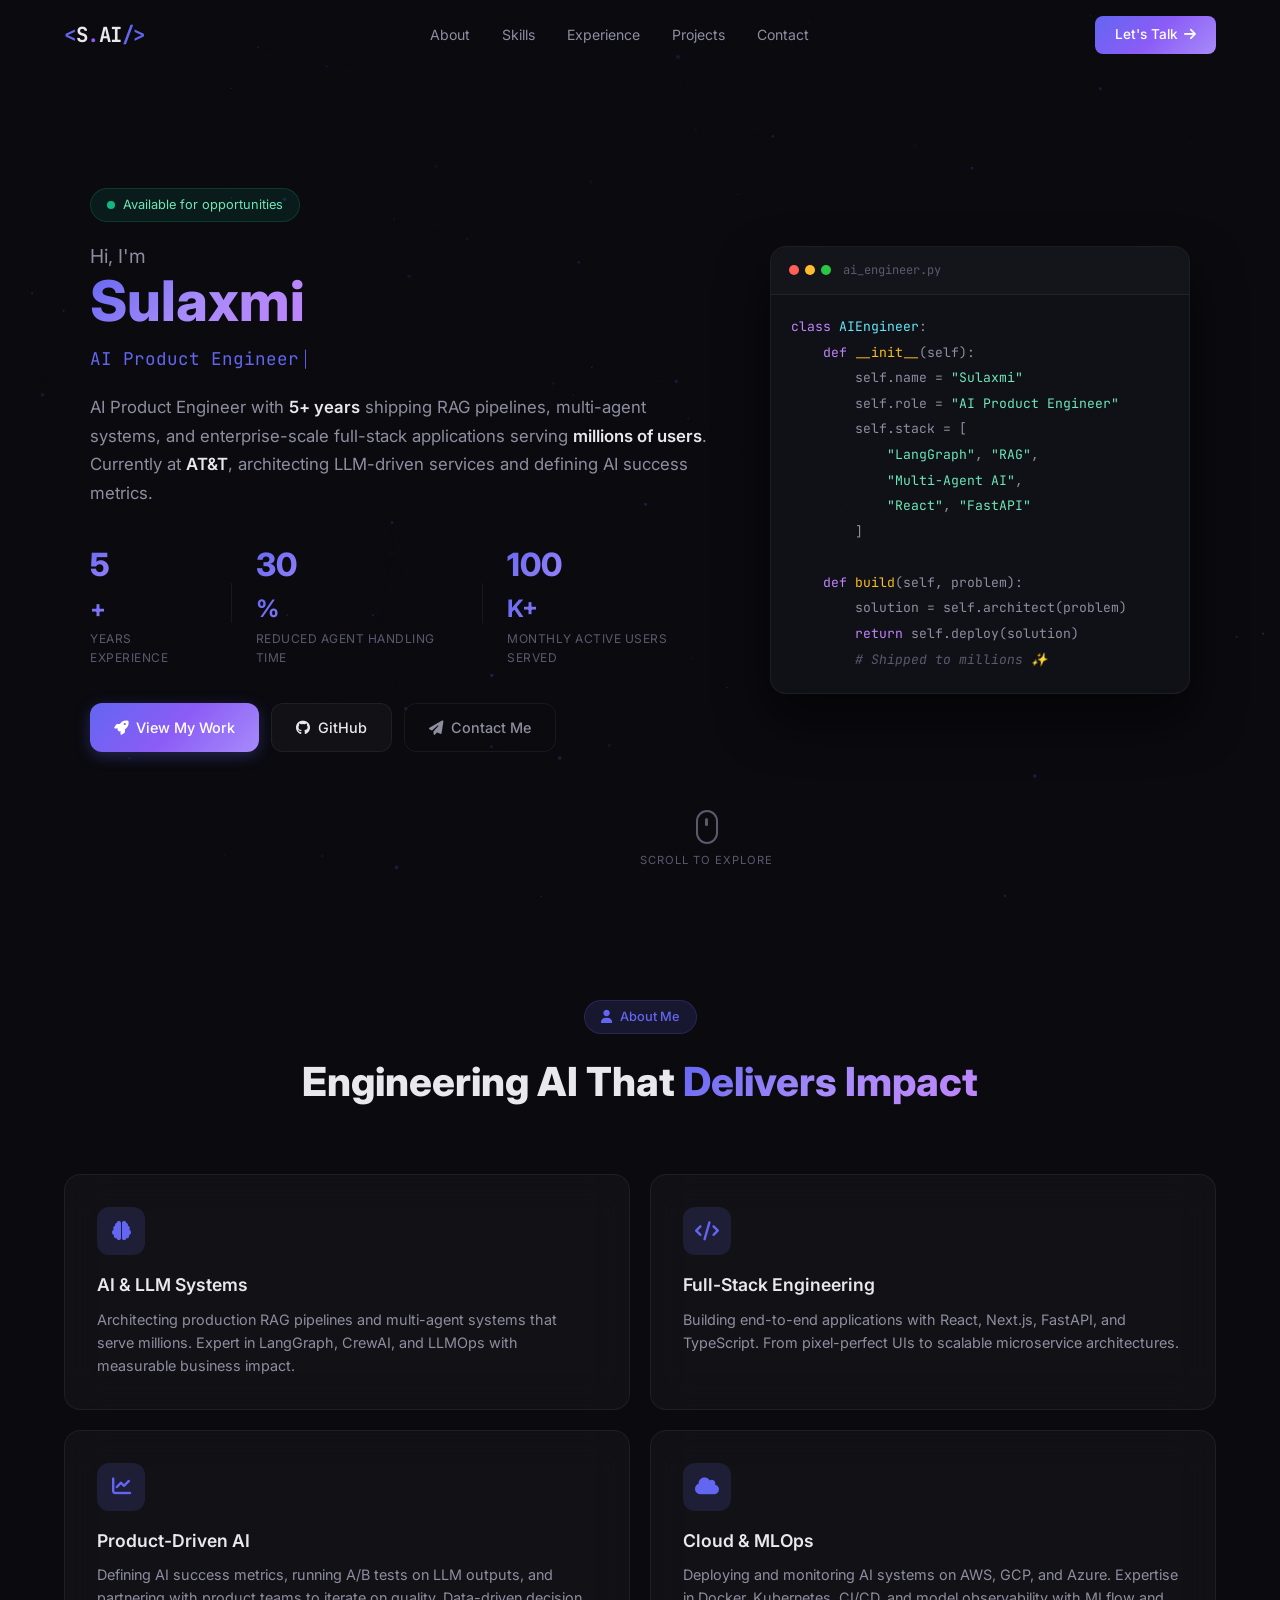
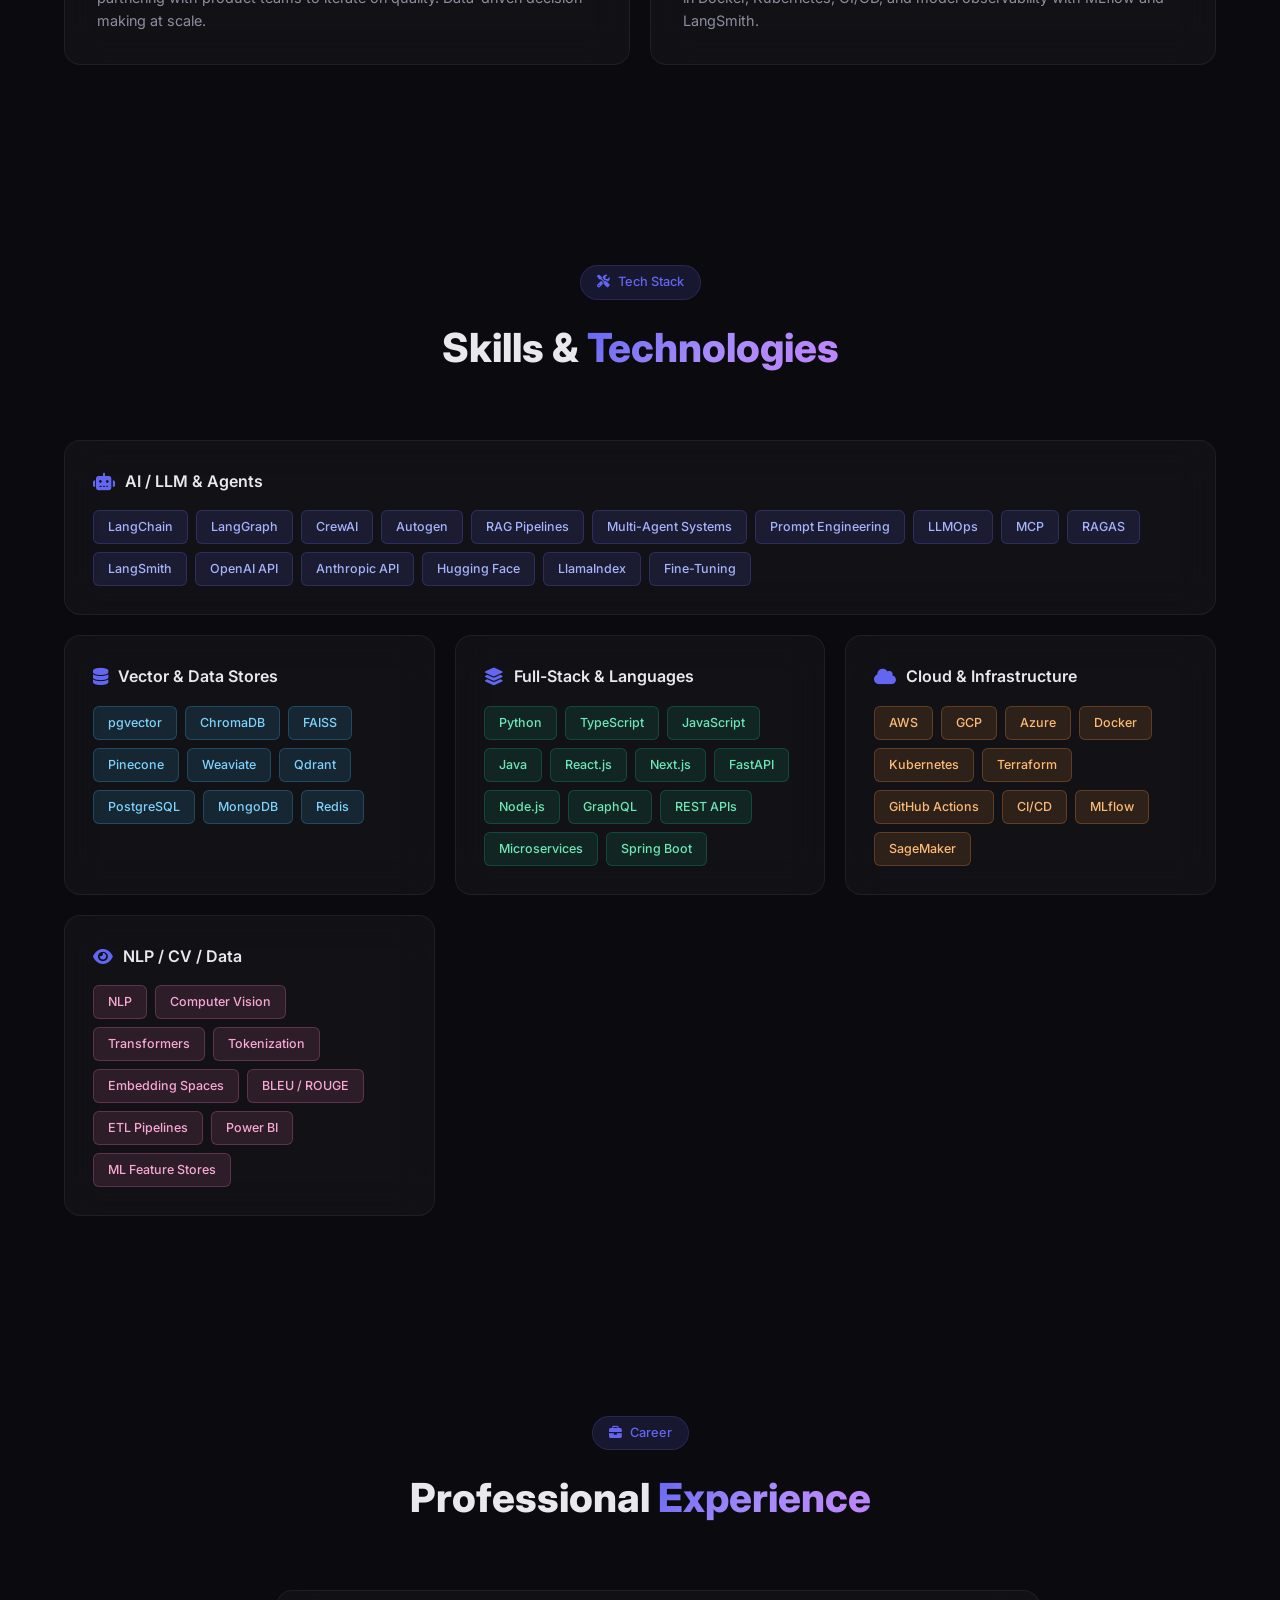
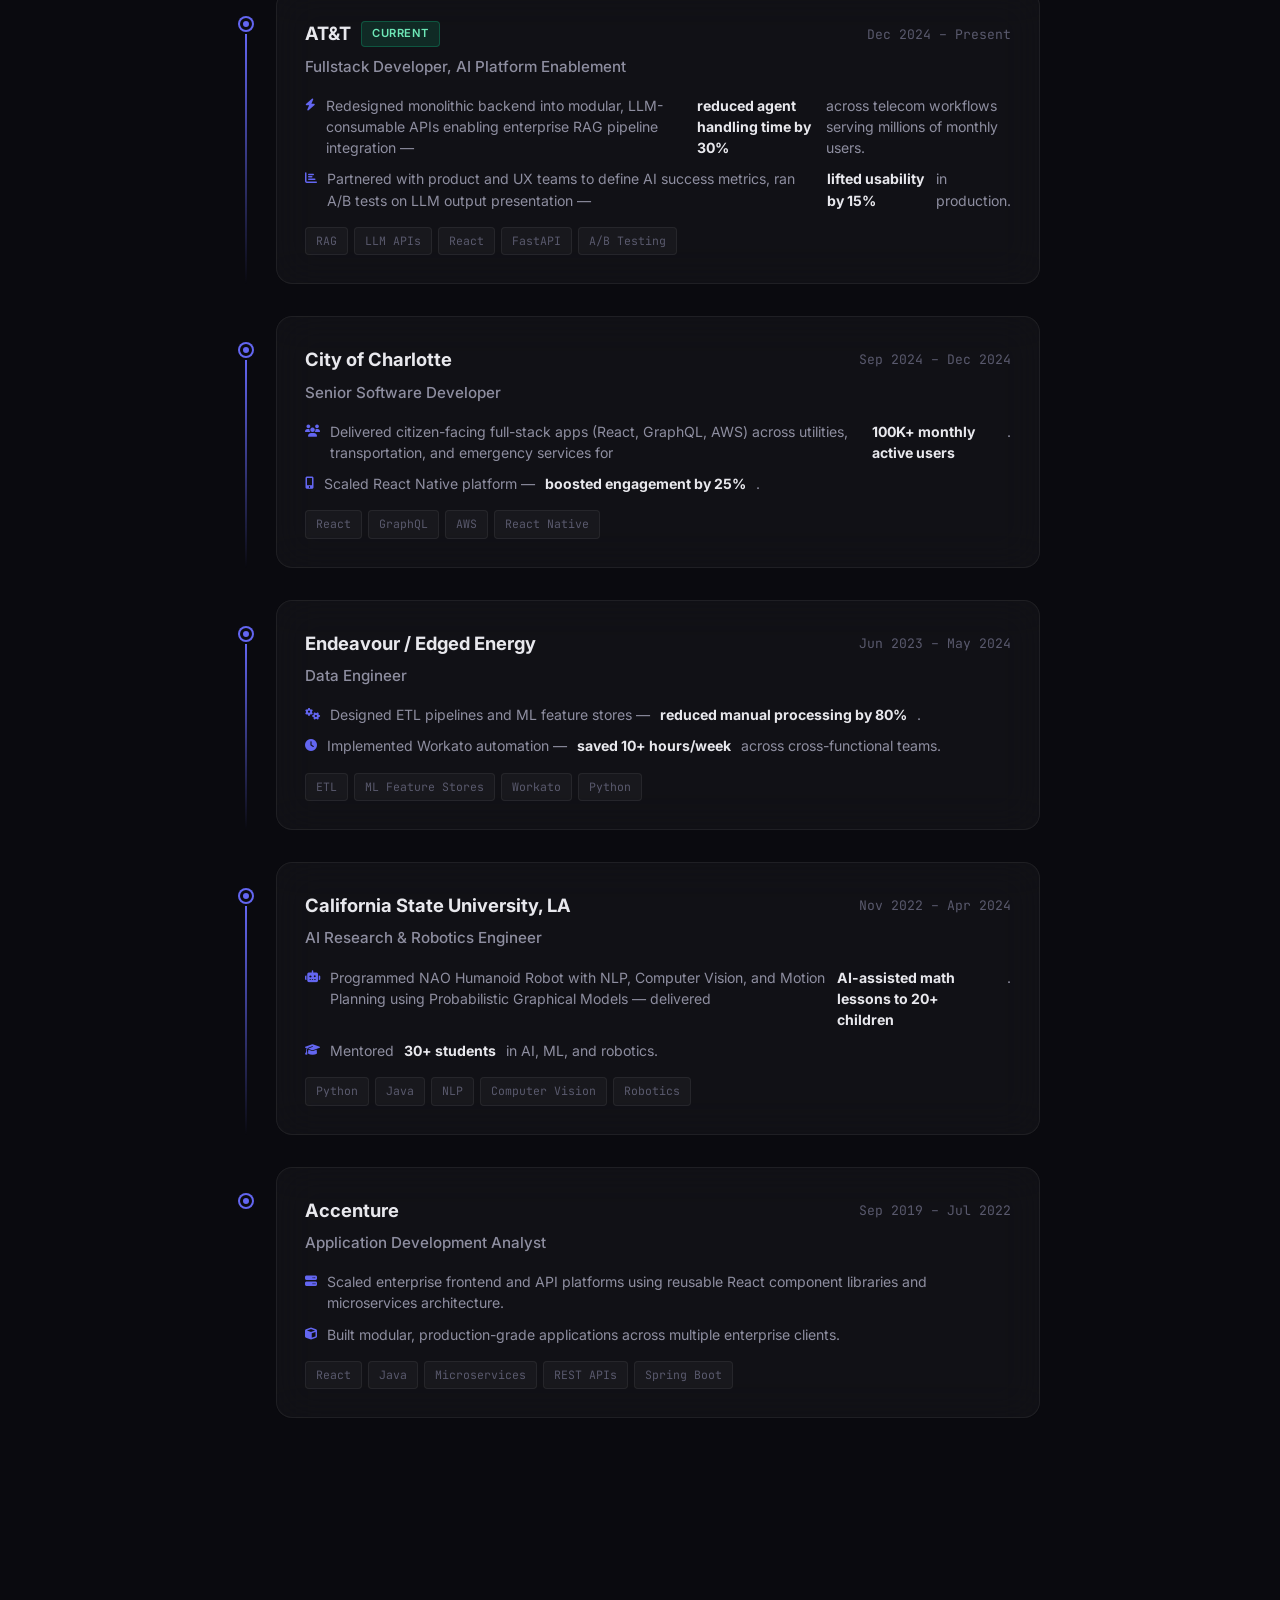
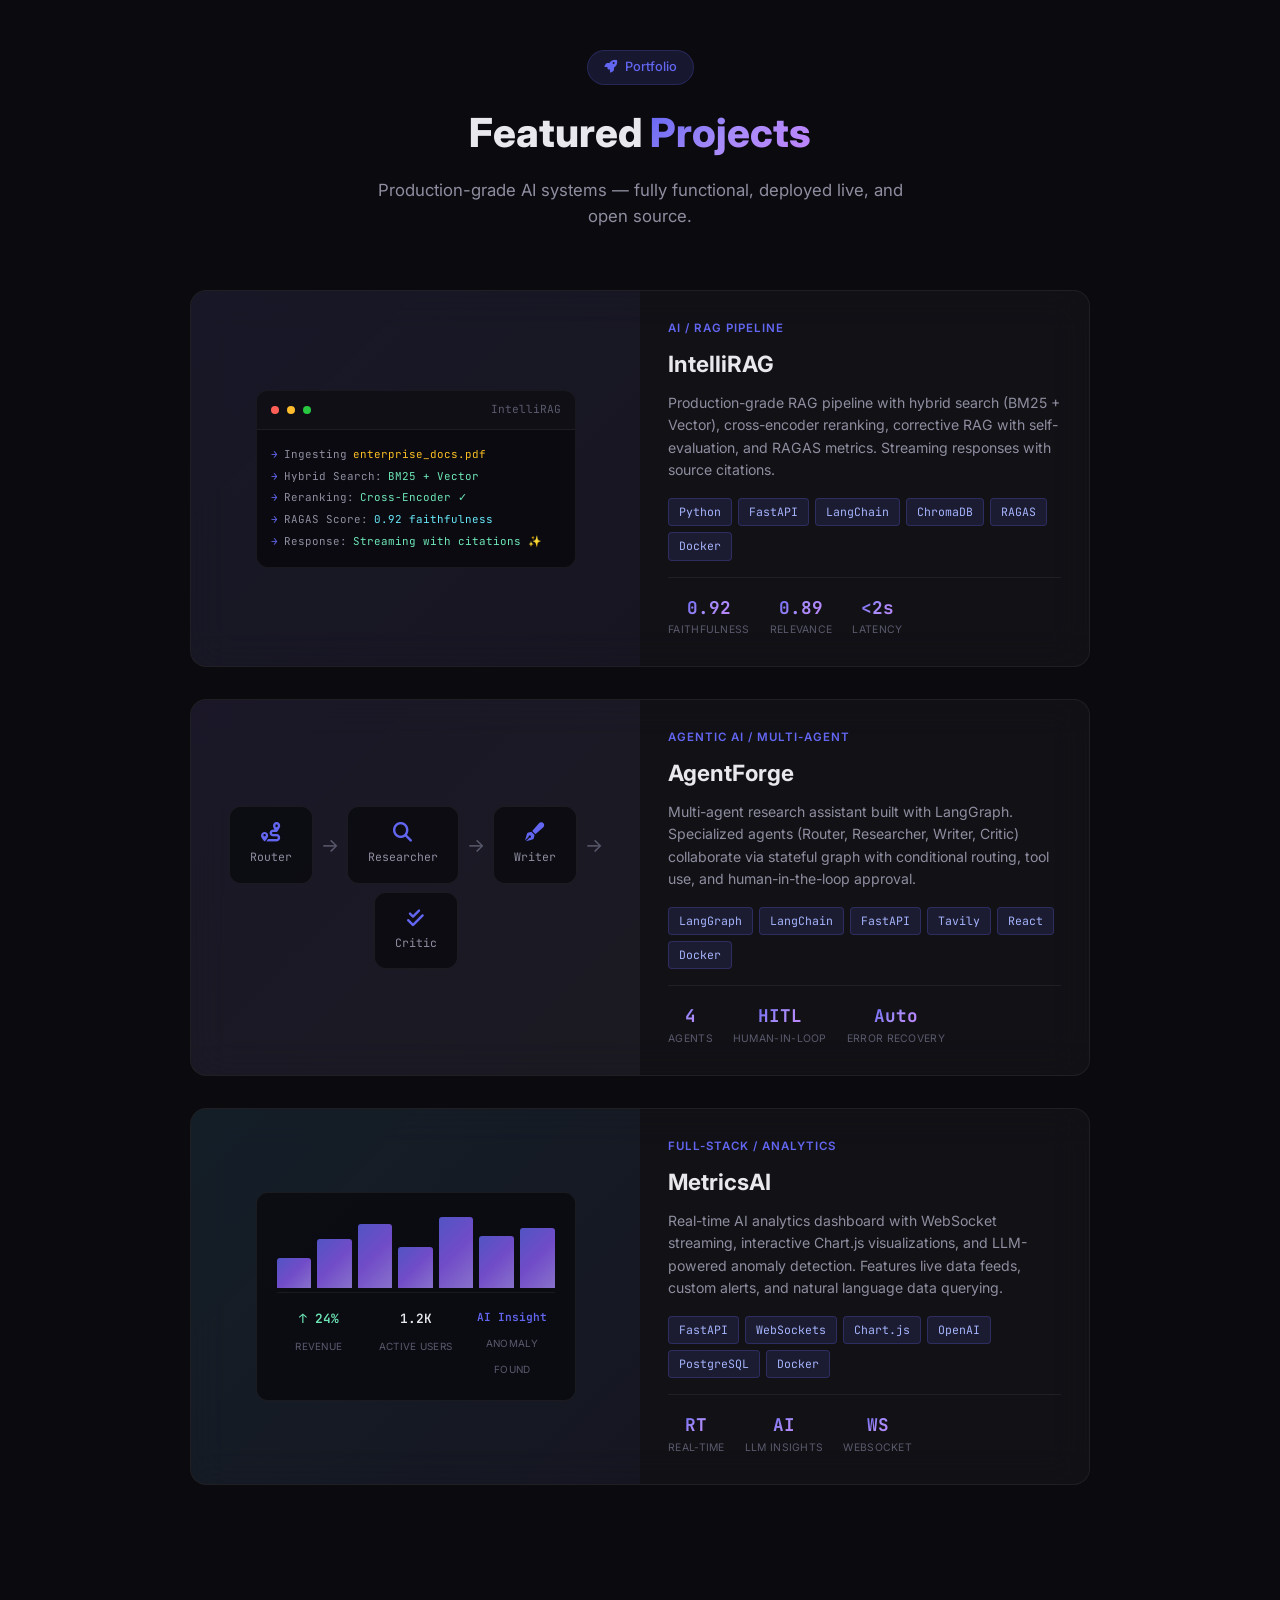
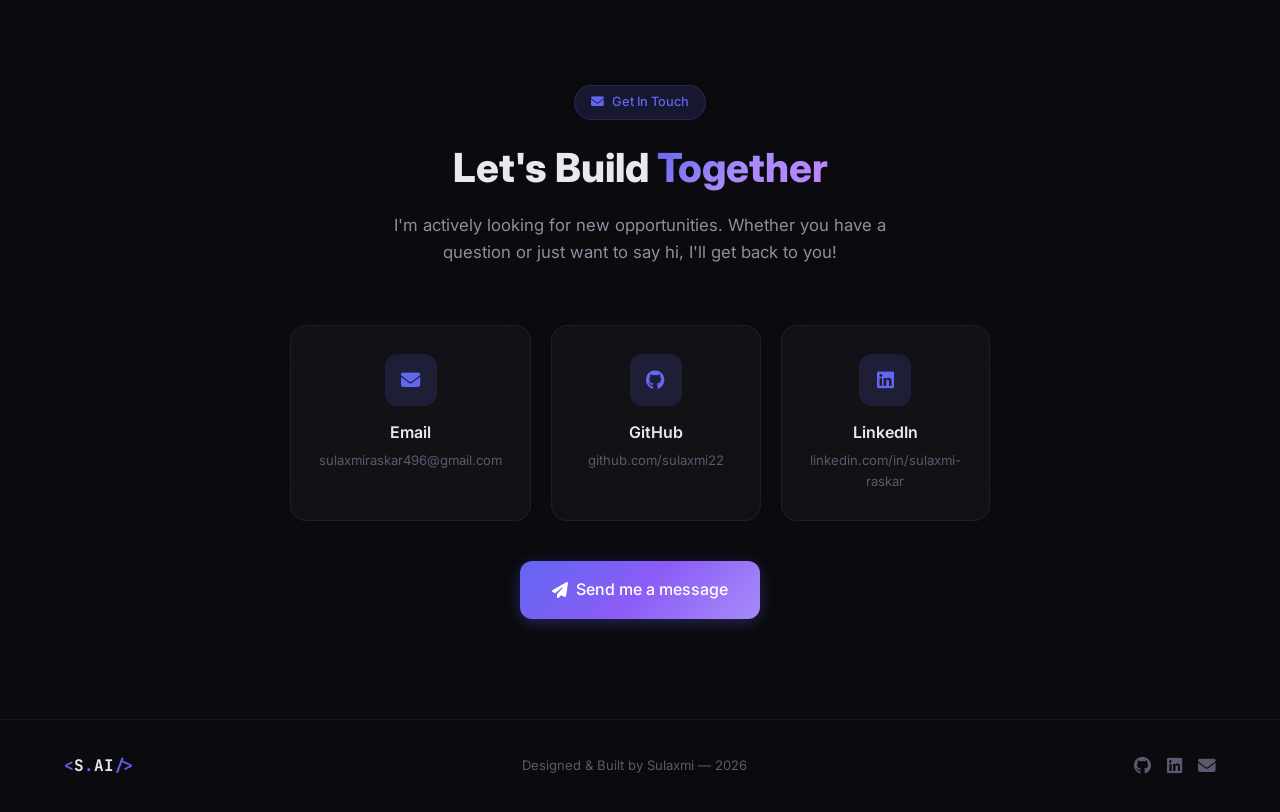
==== index.html @ 17a649f4 "Initial portfolio commit — Sulaxmi 2026 AI Engineer Portfolio Includes: - Main portfolio site (dark " ====
<!DOCTYPE html>
<html lang="en">
<head>
    <meta charset="UTF-8">
    <meta name="viewport" content="width=device-width, initial-scale=1.0">
    <title>Sulaxmi | AI Product Engineer</title>
    <meta name="description" content="AI Product Engineer with 5+ years shipping RAG pipelines, multi-agent systems, and enterprise-scale full-stack applications. Specializes in agentic AI, LLMOps, NLP, Computer Vision, and full-stack development.">
    <meta name="keywords" content="AI Engineer, LLM, RAG, Multi-Agent Systems, Full-Stack Developer, Machine Learning, NLP, Computer Vision">
    <meta name="author" content="Sulaxmi">

    <!-- Open Graph -->
    <meta property="og:title" content="Sulaxmi | AI Product Engineer">
    <meta property="og:description" content="AI Product Engineer shipping RAG pipelines, multi-agent systems, and enterprise-scale applications.">
    <meta property="og:type" content="website">

    <!-- Fonts -->
    <link rel="preconnect" href="https://fonts.googleapis.com">
    <link rel="preconnect" href="https://fonts.gstatic.com" crossorigin>
    <link href="https://fonts.googleapis.com/css2?family=Inter:wght@300;400;500;600;700;800;900&family=JetBrains+Mono:wght@400;500;600&display=swap" rel="stylesheet">

    <!-- Icons -->
    <link rel="stylesheet" href="https://cdnjs.cloudflare.com/ajax/libs/font-awesome/6.5.1/css/all.min.css">

    <link rel="stylesheet" href="styles.css">
</head>
<body>
    <!-- Animated Background -->
    <canvas id="particles-canvas"></canvas>

    <!-- Navigation -->
    <nav class="navbar" id="navbar">
        <div class="nav-container">
            <a href="#hero" class="nav-logo">
                <span class="logo-bracket">&lt;</span>S<span class="logo-dot">.</span>AI<span class="logo-bracket">/&gt;</span>
            </a>
            <ul class="nav-links" id="nav-links">
                <li><a href="#about" class="nav-link">About</a></li>
                <li><a href="#skills" class="nav-link">Skills</a></li>
                <li><a href="#experience" class="nav-link">Experience</a></li>
                <li><a href="#projects" class="nav-link">Projects</a></li>
                <li><a href="#contact" class="nav-link">Contact</a></li>
            </ul>
            <a href="#contact" class="nav-cta">Let's Talk <i class="fas fa-arrow-right"></i></a>
            <button class="hamburger" id="hamburger" aria-label="Toggle navigation">
                <span></span><span></span><span></span>
            </button>
        </div>
    </nav>

    <!-- Hero Section -->
    <section class="hero" id="hero">
        <div class="hero-content">
            <div class="hero-badge">
                <span class="badge-dot"></span>
                Available for opportunities
            </div>
            <h1 class="hero-title">
                <span class="hero-greeting">Hi, I'm</span>
                <span class="hero-name">Sulaxmi</span>
            </h1>
            <div class="hero-role-wrapper">
                <span class="hero-role" id="typed-text"></span>
                <span class="cursor">|</span>
            </div>
            <p class="hero-description">
                AI Product Engineer with <strong>5+ years</strong> shipping RAG pipelines, multi-agent systems, 
                and enterprise-scale full-stack applications serving <strong>millions of users</strong>. 
                Currently at <strong>AT&T</strong>, architecting LLM-driven services and defining AI success metrics.
            </p>
            <div class="hero-stats">
                <div class="stat">
                    <span class="stat-number" data-target="5">0</span><span class="stat-suffix">+</span>
                    <span class="stat-label">Years Experience</span>
                </div>
                <div class="stat-divider"></div>
                <div class="stat">
                    <span class="stat-number" data-target="30">0</span><span class="stat-suffix">%</span>
                    <span class="stat-label">Reduced Agent Handling Time</span>
                </div>
                <div class="stat-divider"></div>
                <div class="stat">
                    <span class="stat-number" data-target="100">0</span><span class="stat-suffix">K+</span>
                    <span class="stat-label">Monthly Active Users Served</span>
                </div>
            </div>
            <div class="hero-actions">
                <a href="#projects" class="btn btn-primary">
                    <i class="fas fa-rocket"></i> View My Work
                </a>
                <a href="https://github.com/sulaxmi22" target="_blank" class="btn btn-secondary">
                    <i class="fab fa-github"></i> GitHub
                </a>
                <a href="#contact" class="btn btn-ghost">
                    <i class="fas fa-paper-plane"></i> Contact Me
                </a>
            </div>
        </div>
        <div class="hero-visual">
            <div class="code-window">
                <div class="code-header">
                    <div class="code-dots">
                        <span class="dot red"></span>
                        <span class="dot yellow"></span>
                        <span class="dot green"></span>
                    </div>
                    <span class="code-title">ai_engineer.py</span>
                </div>
                <pre class="code-body"><code><span class="code-keyword">class</span> <span class="code-class">AIEngineer</span>:
    <span class="code-keyword">def</span> <span class="code-func">__init__</span>(self):
        self.name = <span class="code-string">"Sulaxmi"</span>
        self.role = <span class="code-string">"AI Product Engineer"</span>
        self.stack = [
            <span class="code-string">"LangGraph"</span>, <span class="code-string">"RAG"</span>,
            <span class="code-string">"Multi-Agent AI"</span>,
            <span class="code-string">"React"</span>, <span class="code-string">"FastAPI"</span>
        ]

    <span class="code-keyword">def</span> <span class="code-func">build</span>(self, problem):
        solution = self.architect(problem)
        <span class="code-keyword">return</span> self.deploy(solution)
        <span class="code-comment"># Shipped to millions ✨</span></code></pre>
            </div>
        </div>
        <div class="scroll-indicator">
            <div class="mouse">
                <div class="wheel"></div>
            </div>
            <span>Scroll to explore</span>
        </div>
    </section>

    <!-- About Section -->
    <section class="section about" id="about">
        <div class="container">
            <div class="section-header">
                <span class="section-tag"><i class="fas fa-user"></i> About Me</span>
                <h2 class="section-title">Engineering AI That <span class="gradient-text">Delivers Impact</span></h2>
            </div>
            <div class="about-grid">
                <div class="about-card glass-card">
                    <div class="about-icon"><i class="fas fa-brain"></i></div>
                    <h3>AI & LLM Systems</h3>
                    <p>Architecting production RAG pipelines and multi-agent systems that serve millions. Expert in LangGraph, CrewAI, and LLMOps with measurable business impact.</p>
                </div>
                <div class="about-card glass-card">
                    <div class="about-icon"><i class="fas fa-code"></i></div>
                    <h3>Full-Stack Engineering</h3>
                    <p>Building end-to-end applications with React, Next.js, FastAPI, and TypeScript. From pixel-perfect UIs to scalable microservice architectures.</p>
                </div>
                <div class="about-card glass-card">
                    <div class="about-icon"><i class="fas fa-chart-line"></i></div>
                    <h3>Product-Driven AI</h3>
                    <p>Defining AI success metrics, running A/B tests on LLM outputs, and partnering with product teams to iterate on quality. Data-driven decision making at scale.</p>
                </div>
                <div class="about-card glass-card">
                    <div class="about-icon"><i class="fas fa-cloud"></i></div>
                    <h3>Cloud & MLOps</h3>
                    <p>Deploying and monitoring AI systems on AWS, GCP, and Azure. Expertise in Docker, Kubernetes, CI/CD, and model observability with MLflow and LangSmith.</p>
                </div>
            </div>
        </div>
    </section>

    <!-- Skills Section -->
    <section class="section skills" id="skills">
        <div class="container">
            <div class="section-header">
                <span class="section-tag"><i class="fas fa-tools"></i> Tech Stack</span>
                <h2 class="section-title">Skills & <span class="gradient-text">Technologies</span></h2>
            </div>
            <div class="skills-bento">
                <!-- AI / LLM & Agents -->
                <div class="skill-category glass-card bento-large">
                    <div class="skill-category-header">
                        <i class="fas fa-robot"></i>
                        <h3>AI / LLM & Agents</h3>
                    </div>
                    <div class="skill-tags">
                        <span class="skill-tag tag-ai">LangChain</span>
                        <span class="skill-tag tag-ai">LangGraph</span>
                        <span class="skill-tag tag-ai">CrewAI</span>
                        <span class="skill-tag tag-ai">Autogen</span>
                        <span class="skill-tag tag-ai">RAG Pipelines</span>
                        <span class="skill-tag tag-ai">Multi-Agent Systems</span>
                        <span class="skill-tag tag-ai">Prompt Engineering</span>
                        <span class="skill-tag tag-ai">LLMOps</span>
                        <span class="skill-tag tag-ai">MCP</span>
                        <span class="skill-tag tag-ai">RAGAS</span>
                        <span class="skill-tag tag-ai">LangSmith</span>
                        <span class="skill-tag tag-ai">OpenAI API</span>
                        <span class="skill-tag tag-ai">Anthropic API</span>
                        <span class="skill-tag tag-ai">Hugging Face</span>
                        <span class="skill-tag tag-ai">LlamaIndex</span>
                        <span class="skill-tag tag-ai">Fine-Tuning</span>
                    </div>
                </div>

                <!-- Vector Databases -->
                <div class="skill-category glass-card bento-medium">
                    <div class="skill-category-header">
                        <i class="fas fa-database"></i>
                        <h3>Vector & Data Stores</h3>
                    </div>
                    <div class="skill-tags">
                        <span class="skill-tag tag-data">pgvector</span>
                        <span class="skill-tag tag-data">ChromaDB</span>
                        <span class="skill-tag tag-data">FAISS</span>
                        <span class="skill-tag tag-data">Pinecone</span>
                        <span class="skill-tag tag-data">Weaviate</span>
                        <span class="skill-tag tag-data">Qdrant</span>
                        <span class="skill-tag tag-data">PostgreSQL</span>
                        <span class="skill-tag tag-data">MongoDB</span>
                        <span class="skill-tag tag-data">Redis</span>
                    </div>
                </div>

                <!-- Full-Stack -->
                <div class="skill-category glass-card bento-medium">
                    <div class="skill-category-header">
                        <i class="fas fa-layer-group"></i>
                        <h3>Full-Stack & Languages</h3>
                    </div>
                    <div class="skill-tags">
                        <span class="skill-tag tag-stack">Python</span>
                        <span class="skill-tag tag-stack">TypeScript</span>
                        <span class="skill-tag tag-stack">JavaScript</span>
                        <span class="skill-tag tag-stack">Java</span>
                        <span class="skill-tag tag-stack">React.js</span>
                        <span class="skill-tag tag-stack">Next.js</span>
                        <span class="skill-tag tag-stack">FastAPI</span>
                        <span class="skill-tag tag-stack">Node.js</span>
                        <span class="skill-tag tag-stack">GraphQL</span>
                        <span class="skill-tag tag-stack">REST APIs</span>
                        <span class="skill-tag tag-stack">Microservices</span>
                        <span class="skill-tag tag-stack">Spring Boot</span>
                    </div>
                </div>

                <!-- Cloud & Infra -->
                <div class="skill-category glass-card bento-medium">
                    <div class="skill-category-header">
                        <i class="fas fa-cloud"></i>
                        <h3>Cloud & Infrastructure</h3>
                    </div>
                    <div class="skill-tags">
                        <span class="skill-tag tag-cloud">AWS</span>
                        <span class="skill-tag tag-cloud">GCP</span>
                        <span class="skill-tag tag-cloud">Azure</span>
                        <span class="skill-tag tag-cloud">Docker</span>
                        <span class="skill-tag tag-cloud">Kubernetes</span>
                        <span class="skill-tag tag-cloud">Terraform</span>
                        <span class="skill-tag tag-cloud">GitHub Actions</span>
                        <span class="skill-tag tag-cloud">CI/CD</span>
                        <span class="skill-tag tag-cloud">MLflow</span>
                        <span class="skill-tag tag-cloud">SageMaker</span>
                    </div>
                </div>

                <!-- NLP / CV / Data -->
                <div class="skill-category glass-card bento-medium">
                    <div class="skill-category-header">
                        <i class="fas fa-eye"></i>
                        <h3>NLP / CV / Data</h3>
                    </div>
                    <div class="skill-tags">
                        <span class="skill-tag tag-ml">NLP</span>
                        <span class="skill-tag tag-ml">Computer Vision</span>
                        <span class="skill-tag tag-ml">Transformers</span>
                        <span class="skill-tag tag-ml">Tokenization</span>
                        <span class="skill-tag tag-ml">Embedding Spaces</span>
                        <span class="skill-tag tag-ml">BLEU / ROUGE</span>
                        <span class="skill-tag tag-ml">ETL Pipelines</span>
                        <span class="skill-tag tag-ml">Power BI</span>
                        <span class="skill-tag tag-ml">ML Feature Stores</span>
                    </div>
                </div>
            </div>
        </div>
    </section>

    <!-- Experience Section -->
    <section class="section experience" id="experience">
        <div class="container">
            <div class="section-header">
                <span class="section-tag"><i class="fas fa-briefcase"></i> Career</span>
                <h2 class="section-title">Professional <span class="gradient-text">Experience</span></h2>
            </div>
            <div class="timeline">
                <!-- AT&T -->
                <div class="timeline-item reveal">
                    <div class="timeline-marker">
                        <div class="marker-dot"></div>
                        <div class="marker-line"></div>
                    </div>
                    <div class="timeline-card glass-card">
                        <div class="timeline-header">
                            <div class="timeline-company">
                                <h3>AT&T</h3>
                                <span class="timeline-badge current">Current</span>
                            </div>
                            <span class="timeline-date">Dec 2024 – Present</span>
                        </div>
                        <h4 class="timeline-role">Fullstack Developer, AI Platform Enablement</h4>
                        <ul class="timeline-details">
                            <li>
                                <i class="fas fa-bolt"></i>
                                Redesigned monolithic backend into modular, LLM-consumable APIs enabling enterprise RAG pipeline integration — <strong>reduced agent handling time by 30%</strong> across telecom workflows serving millions of monthly users.
                            </li>
                            <li>
                                <i class="fas fa-chart-bar"></i>
                                Partnered with product and UX teams to define AI success metrics, ran A/B tests on LLM output presentation — <strong>lifted usability by 15%</strong> in production.
                            </li>
                        </ul>
                        <div class="timeline-tech">
                            <span>RAG</span><span>LLM APIs</span><span>React</span><span>FastAPI</span><span>A/B Testing</span>
                        </div>
                    </div>
                </div>

                <!-- City of Charlotte -->
                <div class="timeline-item reveal">
                    <div class="timeline-marker">
                        <div class="marker-dot"></div>
                        <div class="marker-line"></div>
                    </div>
                    <div class="timeline-card glass-card">
                        <div class="timeline-header">
                            <div class="timeline-company">
                                <h3>City of Charlotte</h3>
                            </div>
                            <span class="timeline-date">Sep 2024 – Dec 2024</span>
                        </div>
                        <h4 class="timeline-role">Senior Software Developer</h4>
                        <ul class="timeline-details">
                            <li>
                                <i class="fas fa-users"></i>
                                Delivered citizen-facing full-stack apps (React, GraphQL, AWS) across utilities, transportation, and emergency services for <strong>100K+ monthly active users</strong>.
                            </li>
                            <li>
                                <i class="fas fa-mobile-alt"></i>
                                Scaled React Native platform — <strong>boosted engagement by 25%</strong>.
                            </li>
                        </ul>
                        <div class="timeline-tech">
                            <span>React</span><span>GraphQL</span><span>AWS</span><span>React Native</span>
                        </div>
                    </div>
                </div>

                <!-- Endeavour -->
                <div class="timeline-item reveal">
                    <div class="timeline-marker">
                        <div class="marker-dot"></div>
                        <div class="marker-line"></div>
                    </div>
                    <div class="timeline-card glass-card">
                        <div class="timeline-header">
                            <div class="timeline-company">
                                <h3>Endeavour / Edged Energy</h3>
                            </div>
                            <span class="timeline-date">Jun 2023 – May 2024</span>
                        </div>
                        <h4 class="timeline-role">Data Engineer</h4>
                        <ul class="timeline-details">
                            <li>
                                <i class="fas fa-cogs"></i>
                                Designed ETL pipelines and ML feature stores — <strong>reduced manual processing by 80%</strong>.
                            </li>
                            <li>
                                <i class="fas fa-clock"></i>
                                Implemented Workato automation — <strong>saved 10+ hours/week</strong> across cross-functional teams.
                            </li>
                        </ul>
                        <div class="timeline-tech">
                            <span>ETL</span><span>ML Feature Stores</span><span>Workato</span><span>Python</span>
                        </div>
                    </div>
                </div>

                <!-- Cal State LA -->
                <div class="timeline-item reveal">
                    <div class="timeline-marker">
                        <div class="marker-dot"></div>
                        <div class="marker-line"></div>
                    </div>
                    <div class="timeline-card glass-card">
                        <div class="timeline-header">
                            <div class="timeline-company">
                                <h3>California State University, LA</h3>
                            </div>
                            <span class="timeline-date">Nov 2022 – Apr 2024</span>
                        </div>
                        <h4 class="timeline-role">AI Research & Robotics Engineer</h4>
                        <ul class="timeline-details">
                            <li>
                                <i class="fas fa-robot"></i>
                                Programmed NAO Humanoid Robot with NLP, Computer Vision, and Motion Planning using Probabilistic Graphical Models — delivered <strong>AI-assisted math lessons to 20+ children</strong>.
                            </li>
                            <li>
                                <i class="fas fa-graduation-cap"></i>
                                Mentored <strong>30+ students</strong> in AI, ML, and robotics.
                            </li>
                        </ul>
                        <div class="timeline-tech">
                            <span>Python</span><span>Java</span><span>NLP</span><span>Computer Vision</span><span>Robotics</span>
                        </div>
                    </div>
                </div>

                <!-- Accenture -->
                <div class="timeline-item reveal">
                    <div class="timeline-marker">
                        <div class="marker-dot"></div>
                        <div class="marker-line"></div>
                    </div>
                    <div class="timeline-card glass-card">
                        <div class="timeline-header">
                            <div class="timeline-company">
                                <h3>Accenture</h3>
                            </div>
                            <span class="timeline-date">Sep 2019 – Jul 2022</span>
                        </div>
                        <h4 class="timeline-role">Application Development Analyst</h4>
                        <ul class="timeline-details">
                            <li>
                                <i class="fas fa-server"></i>
                                Scaled enterprise frontend and API platforms using reusable React component libraries and microservices architecture.
                            </li>
                            <li>
                                <i class="fas fa-cube"></i>
                                Built modular, production-grade applications across multiple enterprise clients.
                            </li>
                        </ul>
                        <div class="timeline-tech">
                            <span>React</span><span>Java</span><span>Microservices</span><span>REST APIs</span><span>Spring Boot</span>
                        </div>
                    </div>
                </div>
            </div>
        </div>
    </section>

    <!-- Projects Section -->
    <section class="section projects" id="projects">
        <div class="container">
            <div class="section-header">
                <span class="section-tag"><i class="fas fa-rocket"></i> Portfolio</span>
                <h2 class="section-title">Featured <span class="gradient-text">Projects</span></h2>
                <p class="section-subtitle">Production-grade AI systems — fully functional, deployed live, and open source.</p>
            </div>

            <div class="projects-grid">
                <!-- Project 1: IntelliRAG -->
                <div class="project-card glass-card reveal">
                    <div class="project-image">
                        <div class="project-preview intellirag-preview">
                            <div class="preview-terminal">
                                <div class="terminal-header">
                                    <span class="terminal-dot red"></span>
                                    <span class="terminal-dot yellow"></span>
                                    <span class="terminal-dot green"></span>
                                    <span class="terminal-title">IntelliRAG</span>
                                </div>
                                <div class="terminal-body">
                                    <div class="terminal-line"><span class="t-prompt">→</span> <span class="t-cmd">Ingesting</span> <span class="t-file">enterprise_docs.pdf</span></div>
                                    <div class="terminal-line"><span class="t-prompt">→</span> <span class="t-cmd">Hybrid Search:</span> <span class="t-success">BM25 + Vector</span></div>
                                    <div class="terminal-line"><span class="t-prompt">→</span> <span class="t-cmd">Reranking:</span> <span class="t-success">Cross-Encoder ✓</span></div>
                                    <div class="terminal-line"><span class="t-prompt">→</span> <span class="t-cmd">RAGAS Score:</span> <span class="t-metric">0.92 faithfulness</span></div>
                                    <div class="terminal-line"><span class="t-prompt">→</span> <span class="t-cmd">Response:</span> <span class="t-success">Streaming with citations ✨</span></div>
                                </div>
                            </div>
                        </div>
                        <div class="project-overlay">
                            <a href="https://github.com/sulaxmi22/intellirag" target="_blank" class="overlay-btn"><i class="fab fa-github"></i> Code</a>
                            <a href="projects/intellirag/frontend/index.html" target="_blank" class="overlay-btn"><i class="fas fa-external-link-alt"></i> Live Demo</a>
                        </div>
                    </div>
                    <div class="project-content">
                        <div class="project-category">AI / RAG Pipeline</div>
                        <h3 class="project-title">IntelliRAG</h3>
                        <p class="project-desc">Production-grade RAG pipeline with hybrid search (BM25 + Vector), cross-encoder reranking, corrective RAG with self-evaluation, and RAGAS metrics. Streaming responses with source citations.</p>
                        <div class="project-tech">
                            <span>Python</span>
                            <span>FastAPI</span>
                            <span>LangChain</span>
                            <span>ChromaDB</span>
                            <span>RAGAS</span>
                            <span>Docker</span>
                        </div>
                        <div class="project-metrics">
                            <div class="metric">
                                <span class="metric-value">0.92</span>
                                <span class="metric-label">Faithfulness</span>
                            </div>
                            <div class="metric">
                                <span class="metric-value">0.89</span>
                                <span class="metric-label">Relevance</span>
                            </div>
                            <div class="metric">
                                <span class="metric-value">&lt;2s</span>
                                <span class="metric-label">Latency</span>
                            </div>
                        </div>
                    </div>
                </div>

                <!-- Project 2: AgentForge -->
                <div class="project-card glass-card reveal">
                    <div class="project-image">
                        <div class="project-preview agentforge-preview">
                            <div class="agent-flow">
                                <div class="agent-node router">
                                    <i class="fas fa-route"></i>
                                    <span>Router</span>
                                </div>
                                <div class="agent-arrow">→</div>
                                <div class="agent-node researcher">
                                    <i class="fas fa-search"></i>
                                    <span>Researcher</span>
                                </div>
                                <div class="agent-arrow">→</div>
                                <div class="agent-node writer">
                                    <i class="fas fa-pen-fancy"></i>
                                    <span>Writer</span>
                                </div>
                                <div class="agent-arrow">→</div>
                                <div class="agent-node critic">
                                    <i class="fas fa-check-double"></i>
                                    <span>Critic</span>
                                </div>
                            </div>
                        </div>
                        <div class="project-overlay">
                            <a href="https://github.com/sulaxmi22/agentforge" target="_blank" class="overlay-btn"><i class="fab fa-github"></i> Code</a>
                            <a href="projects/agentforge/frontend/index.html" target="_blank" class="overlay-btn"><i class="fas fa-external-link-alt"></i> Live Demo</a>
                        </div>
                    </div>
                    <div class="project-content">
                        <div class="project-category">Agentic AI / Multi-Agent</div>
                        <h3 class="project-title">AgentForge</h3>
                        <p class="project-desc">Multi-agent research assistant built with LangGraph. Specialized agents (Router, Researcher, Writer, Critic) collaborate via stateful graph with conditional routing, tool use, and human-in-the-loop approval.</p>
                        <div class="project-tech">
                            <span>LangGraph</span>
                            <span>LangChain</span>
                            <span>FastAPI</span>
                            <span>Tavily</span>
                            <span>React</span>
                            <span>Docker</span>
                        </div>
                        <div class="project-metrics">
                            <div class="metric">
                                <span class="metric-value">4</span>
                                <span class="metric-label">Agents</span>
                            </div>
                            <div class="metric">
                                <span class="metric-value">HITL</span>
                                <span class="metric-label">Human-in-Loop</span>
                            </div>
                            <div class="metric">
                                <span class="metric-value">Auto</span>
                                <span class="metric-label">Error Recovery</span>
                            </div>
                        </div>
                    </div>
                </div>

                <!-- Project 3: MetricsAI -->
                <div class="project-card glass-card reveal">
                    <div class="project-image">
                        <div class="project-preview metricsai-preview">
                            <div class="dashboard-mini">
                                <div class="mini-chart">
                                    <div class="bar" style="height: 40%"></div>
                                    <div class="bar" style="height: 65%"></div>
                                    <div class="bar" style="height: 85%"></div>
                                    <div class="bar" style="height: 55%"></div>
                                    <div class="bar" style="height: 95%"></div>
                                    <div class="bar" style="height: 70%"></div>
                                    <div class="bar" style="height: 80%"></div>
                                </div>
                                <div class="mini-stats">
                                    <div class="mini-stat">
                                        <span class="mini-val up">↑ 24%</span>
                                        <span class="mini-label">Revenue</span>
                                    </div>
                                    <div class="mini-stat">
                                        <span class="mini-val">1.2K</span>
                                        <span class="mini-label">Active Users</span>
                                    </div>
                                    <div class="mini-stat">
                                        <span class="mini-val ai">AI Insight</span>
                                        <span class="mini-label">Anomaly Found</span>
                                    </div>
                                </div>
                            </div>
                        </div>
                        <div class="project-overlay">
                            <a href="https://github.com/sulaxmi22/metricsai" target="_blank" class="overlay-btn"><i class="fab fa-github"></i> Code</a>
                            <a href="projects/metricsai/frontend/index.html" target="_blank" class="overlay-btn"><i class="fas fa-external-link-alt"></i> Live Demo</a>
                        </div>
                    </div>
                    <div class="project-content">
                        <div class="project-category">Full-Stack / Analytics</div>
                        <h3 class="project-title">MetricsAI</h3>
                        <p class="project-desc">Real-time AI analytics dashboard with WebSocket streaming, interactive Chart.js visualizations, and LLM-powered anomaly detection. Features live data feeds, custom alerts, and natural language data querying.</p>
                        <div class="project-tech">
                            <span>FastAPI</span>
                            <span>WebSockets</span>
                            <span>Chart.js</span>
                            <span>OpenAI</span>
                            <span>PostgreSQL</span>
                            <span>Docker</span>
                        </div>
                        <div class="project-metrics">
                            <div class="metric">
                                <span class="metric-value">RT</span>
                                <span class="metric-label">Real-Time</span>
                            </div>
                            <div class="metric">
                                <span class="metric-value">AI</span>
                                <span class="metric-label">LLM Insights</span>
                            </div>
                            <div class="metric">
                                <span class="metric-value">WS</span>
                                <span class="metric-label">WebSocket</span>
                            </div>
                        </div>
                    </div>
                </div>
            </div>
        </div>
    </section>

    <!-- Contact Section -->
    <section class="section contact" id="contact">
        <div class="container">
            <div class="section-header">
                <span class="section-tag"><i class="fas fa-envelope"></i> Get In Touch</span>
                <h2 class="section-title">Let's Build <span class="gradient-text">Together</span></h2>
                <p class="section-subtitle">I'm actively looking for new opportunities. Whether you have a question or just want to say hi, I'll get back to you!</p>
            </div>
            <div class="contact-grid">
                <a href="mailto:sulaxmiraskar496@gmail.com" class="contact-card glass-card">
                    <div class="contact-icon"><i class="fas fa-envelope"></i></div>
                    <h3>Email</h3>
                    <p>sulaxmiraskar496@gmail.com</p>
                </a>
                <a href="https://github.com/sulaxmi22" target="_blank" class="contact-card glass-card">
                    <div class="contact-icon"><i class="fab fa-github"></i></div>
                    <h3>GitHub</h3>
                    <p>github.com/sulaxmi22</p>
                </a>
                <a href="https://linkedin.com/in/sulaxmi-raskar/" target="_blank" class="contact-card glass-card">
                    <div class="contact-icon"><i class="fab fa-linkedin"></i></div>
                    <h3>LinkedIn</h3>
                    <p>linkedin.com/in/sulaxmi-raskar</p>
                </a>
            </div>
            <div class="contact-cta">
                <a href="mailto:sulaxmiraskar496@gmail.com" class="btn btn-primary btn-large">
                    <i class="fas fa-paper-plane"></i> Send me a message
                </a>
            </div>
        </div>
    </section>

    <!-- Footer -->
    <footer class="footer">
        <div class="container">
            <div class="footer-content">
                <span class="footer-logo">
                    <span class="logo-bracket">&lt;</span>S<span class="logo-dot">.</span>AI<span class="logo-bracket">/&gt;</span>
                </span>
                <p>Designed & Built by Sulaxmi — 2026</p>
                <div class="footer-links">
                    <a href="https://github.com/sulaxmi22" target="_blank"><i class="fab fa-github"></i></a>
                    <a href="https://linkedin.com/in/sulaxmi-raskar/" target="_blank"><i class="fab fa-linkedin"></i></a>
                    <a href="mailto:sulaxmiraskar496@gmail.com"><i class="fas fa-envelope"></i></a>
                </div>
            </div>
        </div>
    </footer>

    <script src="script.js"></script>
</body>
</html>
---- styles.css ----
/* ============================================
   SULAXMI PORTFOLIO — Dark Minimalism Design
   ============================================ */

/* --- CSS Custom Properties (Design Tokens) --- */
:root {
    /* Colors */
    --bg-primary: #0a0a0f;
    --bg-secondary: #12121a;
    --bg-card: rgba(255, 255, 255, 0.03);
    --bg-card-hover: rgba(255, 255, 255, 0.06);
    --border-subtle: rgba(255, 255, 255, 0.06);
    --border-hover: rgba(255, 255, 255, 0.12);
    
    /* Text */
    --text-primary: #e8e8ed;
    --text-secondary: #8e8ea0;
    --text-muted: #5a5a6e;
    
    /* Accent — Electric Blue to Purple Gradient */
    --accent-primary: #6366f1;
    --accent-secondary: #8b5cf6;
    --accent-glow: rgba(99, 102, 241, 0.15);
    --gradient-primary: linear-gradient(135deg, #6366f1, #8b5cf6, #a78bfa);
    --gradient-text: linear-gradient(135deg, #6366f1, #a78bfa, #c084fc);
    --gradient-glow: linear-gradient(135deg, rgba(99,102,241,0.2), rgba(139,92,246,0.2));
    
    /* Tag Colors */
    --tag-ai: rgba(99, 102, 241, 0.12);
    --tag-ai-text: #a5b4fc;
    --tag-ai-border: rgba(99, 102, 241, 0.25);
    --tag-stack: rgba(16, 185, 129, 0.12);
    --tag-stack-text: #6ee7b7;
    --tag-stack-border: rgba(16, 185, 129, 0.25);
    --tag-cloud: rgba(251, 146, 60, 0.12);
    --tag-cloud-text: #fdba74;
    --tag-cloud-border: rgba(251, 146, 60, 0.25);
    --tag-data: rgba(56, 189, 248, 0.12);
    --tag-data-text: #7dd3fc;
    --tag-data-border: rgba(56, 189, 248, 0.25);
    --tag-ml: rgba(244, 114, 182, 0.12);
    --tag-ml-text: #f9a8d4;
    --tag-ml-border: rgba(244, 114, 182, 0.25);
    
    /* Layout */
    --max-width: 1200px;
    --section-padding: 100px 0;
    --border-radius-sm: 8px;
    --border-radius-md: 12px;
    --border-radius-lg: 16px;
    --border-radius-xl: 24px;
    
    /* Typography */
    --font-primary: 'Inter', -apple-system, BlinkMacSystemFont, sans-serif;
    --font-mono: 'JetBrains Mono', 'Fira Code', monospace;
    
    /* Transitions */
    --transition-fast: 0.2s cubic-bezier(0.4, 0, 0.2, 1);
    --transition-med: 0.3s cubic-bezier(0.4, 0, 0.2, 1);
    --transition-slow: 0.5s cubic-bezier(0.4, 0, 0.2, 1);
}

/* --- Reset & Base --- */
*, *::before, *::after {
    margin: 0;
    padding: 0;
    box-sizing: border-box;
}

html {
    scroll-behavior: smooth;
    font-size: 16px;
}

body {
    font-family: var(--font-primary);
    background: var(--bg-primary);
    color: var(--text-primary);
    line-height: 1.6;
    overflow-x: hidden;
    -webkit-font-smoothing: antialiased;
    -moz-osx-font-smoothing: grayscale;
}

::selection {
    background: var(--accent-primary);
    color: white;
}

a {
    color: inherit;
    text-decoration: none;
}

/* --- Particles Canvas --- */
#particles-canvas {
    position: fixed;
    top: 0;
    left: 0;
    width: 100%;
    height: 100%;
    z-index: 0;
    pointer-events: none;
    opacity: 0.4;
}

/* --- Container --- */
.container {
    max-width: var(--max-width);
    margin: 0 auto;
    padding: 0 24px;
}

/* --- Glass Card --- */
.glass-card {
    background: var(--bg-card);
    border: 1px solid var(--border-subtle);
    border-radius: var(--border-radius-lg);
    backdrop-filter: blur(20px);
    -webkit-backdrop-filter: blur(20px);
    transition: all var(--transition-med);
}

.glass-card:hover {
    background: var(--bg-card-hover);
    border-color: var(--border-hover);
    transform: translateY(-2px);
    box-shadow: 0 8px 32px rgba(0, 0, 0, 0.3), 
                0 0 0 1px rgba(255, 255, 255, 0.05);
}

/* --- Gradient Text --- */
.gradient-text {
    background: var(--gradient-text);
    -webkit-background-clip: text;
    -webkit-text-fill-color: transparent;
    background-clip: text;
}

/* --- Buttons --- */
.btn {
    display: inline-flex;
    align-items: center;
    gap: 8px;
    padding: 12px 24px;
    border-radius: var(--border-radius-md);
    font-family: var(--font-primary);
    font-size: 0.9rem;
    font-weight: 500;
    cursor: pointer;
    transition: all var(--transition-med);
    border: none;
    white-space: nowrap;
}

.btn-primary {
    background: var(--gradient-primary);
    color: white;
    box-shadow: 0 4px 15px rgba(99, 102, 241, 0.3);
}

.btn-primary:hover {
    transform: translateY(-2px);
    box-shadow: 0 8px 25px rgba(99, 102, 241, 0.4);
}

.btn-secondary {
    background: var(--bg-card);
    color: var(--text-primary);
    border: 1px solid var(--border-subtle);
}

.btn-secondary:hover {
    background: var(--bg-card-hover);
    border-color: var(--border-hover);
    transform: translateY(-2px);
}

.btn-ghost {
    background: transparent;
    color: var(--text-secondary);
    border: 1px solid var(--border-subtle);
}

.btn-ghost:hover {
    color: var(--text-primary);
    border-color: var(--accent-primary);
    background: var(--accent-glow);
}

.btn-large {
    padding: 16px 32px;
    font-size: 1rem;
}

/* ============================================
   NAVIGATION
   ============================================ */
.navbar {
    position: fixed;
    top: 0;
    left: 0;
    right: 0;
    z-index: 1000;
    padding: 16px 0;
    transition: all var(--transition-med);
    background: transparent;
}

.navbar.scrolled {
    background: rgba(10, 10, 15, 0.85);
    backdrop-filter: blur(20px);
    -webkit-backdrop-filter: blur(20px);
    border-bottom: 1px solid var(--border-subtle);
    padding: 12px 0;
}

.nav-container {
    max-width: var(--max-width);
    margin: 0 auto;
    padding: 0 24px;
    display: flex;
    align-items: center;
    justify-content: space-between;
}

.nav-logo {
    font-family: var(--font-mono);
    font-size: 1.3rem;
    font-weight: 700;
    color: var(--text-primary);
    letter-spacing: -0.5px;
}

.logo-bracket {
    color: var(--accent-primary);
}

.logo-dot {
    color: var(--accent-secondary);
}

.nav-links {
    display: flex;
    list-style: none;
    gap: 32px;
}

.nav-link {
    font-size: 0.88rem;
    font-weight: 400;
    color: var(--text-secondary);
    transition: color var(--transition-fast);
    position: relative;
}

.nav-link::after {
    content: '';
    position: absolute;
    bottom: -4px;
    left: 0;
    width: 0;
    height: 2px;
    background: var(--gradient-primary);
    border-radius: 2px;
    transition: width var(--transition-med);
}

.nav-link:hover,
.nav-link.active {
    color: var(--text-primary);
}

.nav-link:hover::after,
.nav-link.active::after {
    width: 100%;
}

.nav-cta {
    display: inline-flex;
    align-items: center;
    gap: 6px;
    padding: 8px 20px;
    background: var(--gradient-primary);
    color: white;
    border-radius: var(--border-radius-sm);
    font-size: 0.85rem;
    font-weight: 500;
    transition: all var(--transition-med);
}

.nav-cta:hover {
    transform: translateY(-1px);
    box-shadow: 0 4px 15px rgba(99, 102, 241, 0.4);
}

.hamburger {
    display: none;
    flex-direction: column;
    gap: 5px;
    background: none;
    border: none;
    cursor: pointer;
    padding: 4px;
}

.hamburger span {
    width: 24px;
    height: 2px;
    background: var(--text-primary);
    border-radius: 2px;
    transition: all var(--transition-med);
}

/* ============================================
   HERO SECTION
   ============================================ */
.hero {
    min-height: 100vh;
    display: flex;
    align-items: center;
    justify-content: center;
    position: relative;
    padding: 120px 24px 80px;
    gap: 60px;
    max-width: var(--max-width);
    margin: 0 auto;
}

.hero-content {
    flex: 1;
    max-width: 620px;
    position: relative;
    z-index: 1;
}

.hero-badge {
    display: inline-flex;
    align-items: center;
    gap: 8px;
    padding: 6px 16px;
    background: rgba(16, 185, 129, 0.1);
    border: 1px solid rgba(16, 185, 129, 0.2);
    border-radius: 50px;
    font-size: 0.8rem;
    color: #6ee7b7;
    margin-bottom: 24px;
    animation: fadeInUp 0.6s ease-out;
}

.badge-dot {
    width: 8px;
    height: 8px;
    background: #10b981;
    border-radius: 50%;
    animation: pulse-dot 2s ease-in-out infinite;
}

@keyframes pulse-dot {
    0%, 100% { opacity: 1; transform: scale(1); }
    50% { opacity: 0.5; transform: scale(0.8); }
}

.hero-title {
    font-size: 3.5rem;
    font-weight: 800;
    line-height: 1.1;
    margin-bottom: 12px;
    animation: fadeInUp 0.6s ease-out 0.1s both;
}

.hero-greeting {
    display: block;
    font-size: 1.2rem;
    font-weight: 400;
    color: var(--text-secondary);
    margin-bottom: 4px;
}

.hero-name {
    background: var(--gradient-text);
    -webkit-background-clip: text;
    -webkit-text-fill-color: transparent;
    background-clip: text;
}

.hero-role-wrapper {
    margin-bottom: 20px;
    animation: fadeInUp 0.6s ease-out 0.2s both;
}

.hero-role {
    font-family: var(--font-mono);
    font-size: 1.1rem;
    color: var(--accent-primary);
}

.cursor {
    animation: blink 1s step-end infinite;
    color: var(--accent-primary);
    font-weight: 300;
}

@keyframes blink {
    0%, 100% { opacity: 1; }
    50% { opacity: 0; }
}

.hero-description {
    font-size: 1.05rem;
    line-height: 1.7;
    color: var(--text-secondary);
    margin-bottom: 32px;
    animation: fadeInUp 0.6s ease-out 0.3s both;
}

.hero-description strong {
    color: var(--text-primary);
    font-weight: 600;
}

.hero-stats {
    display: flex;
    align-items: center;
    gap: 24px;
    margin-bottom: 36px;
    animation: fadeInUp 0.6s ease-out 0.4s both;
}

.stat {
    display: flex;
    flex-direction: column;
}

.stat-number {
    font-size: 2rem;
    font-weight: 800;
    background: var(--gradient-text);
    -webkit-background-clip: text;
    -webkit-text-fill-color: transparent;
    background-clip: text;
}

.stat-suffix {
    font-size: 1.5rem;
    font-weight: 700;
    background: var(--gradient-text);
    -webkit-background-clip: text;
    -webkit-text-fill-color: transparent;
    background-clip: text;
}

.stat-label {
    font-size: 0.75rem;
    color: var(--text-muted);
    text-transform: uppercase;
    letter-spacing: 0.5px;
}

.stat-divider {
    width: 1px;
    height: 40px;
    background: var(--border-subtle);
}

.hero-actions {
    display: flex;
    gap: 12px;
    flex-wrap: wrap;
    animation: fadeInUp 0.6s ease-out 0.5s both;
}

/* Hero Visual — Code Window */
.hero-visual {
    flex: 0 0 420px;
    position: relative;
    z-index: 1;
    animation: fadeInUp 0.8s ease-out 0.4s both;
}

.code-window {
    background: rgba(18, 18, 26, 0.8);
    border: 1px solid var(--border-subtle);
    border-radius: var(--border-radius-lg);
    overflow: hidden;
    box-shadow: 0 25px 50px rgba(0, 0, 0, 0.5);
}

.code-header {
    display: flex;
    align-items: center;
    gap: 12px;
    padding: 14px 18px;
    background: rgba(255, 255, 255, 0.02);
    border-bottom: 1px solid var(--border-subtle);
}

.code-dots {
    display: flex;
    gap: 6px;
}

.dot {
    width: 10px;
    height: 10px;
    border-radius: 50%;
}

.dot.red { background: #ff5f57; }
.dot.yellow { background: #ffbd2e; }
.dot.green { background: #28c840; }

.code-title {
    font-family: var(--font-mono);
    font-size: 0.75rem;
    color: var(--text-muted);
}

.code-body {
    padding: 20px;
    margin: 0;
}

.code-body code {
    font-family: var(--font-mono);
    font-size: 0.82rem;
    line-height: 1.8;
    color: var(--text-secondary);
}

.code-keyword { color: #c084fc; }
.code-class { color: #67e8f9; }
.code-func { color: #fbbf24; }
.code-string { color: #6ee7b7; }
.code-comment { color: var(--text-muted); font-style: italic; }

/* Scroll Indicator */
.scroll-indicator {
    position: absolute;
    bottom: 30px;
    left: 50%;
    transform: translateX(-50%);
    display: flex;
    flex-direction: column;
    align-items: center;
    gap: 8px;
    animation: fadeInUp 0.6s ease-out 0.8s both;
}

.scroll-indicator span {
    font-size: 0.7rem;
    color: var(--text-muted);
    text-transform: uppercase;
    letter-spacing: 1px;
}

.mouse {
    width: 22px;
    height: 34px;
    border: 2px solid var(--text-muted);
    border-radius: 12px;
    display: flex;
    justify-content: center;
    padding-top: 6px;
}

.wheel {
    width: 3px;
    height: 8px;
    background: var(--text-muted);
    border-radius: 3px;
    animation: scroll-wheel 2s ease-in-out infinite;
}

@keyframes scroll-wheel {
    0% { opacity: 1; transform: translateY(0); }
    100% { opacity: 0; transform: translateY(8px); }
}

/* ============================================
   SECTIONS — Common Styles
   ============================================ */
.section {
    padding: var(--section-padding);
    position: relative;
    z-index: 1;
}

.section-header {
    text-align: center;
    margin-bottom: 60px;
}

.section-tag {
    display: inline-flex;
    align-items: center;
    gap: 8px;
    padding: 6px 16px;
    background: var(--accent-glow);
    border: 1px solid rgba(99, 102, 241, 0.2);
    border-radius: 50px;
    font-size: 0.8rem;
    color: var(--accent-primary);
    margin-bottom: 16px;
    font-weight: 500;
}

.section-title {
    font-size: 2.5rem;
    font-weight: 800;
    margin-bottom: 12px;
}

.section-subtitle {
    font-size: 1.05rem;
    color: var(--text-secondary);
    max-width: 560px;
    margin: 0 auto;
}

/* ============================================
   ABOUT SECTION
   ============================================ */
.about-grid {
    display: grid;
    grid-template-columns: repeat(2, 1fr);
    gap: 20px;
}

.about-card {
    padding: 32px;
}

.about-icon {
    width: 48px;
    height: 48px;
    display: flex;
    align-items: center;
    justify-content: center;
    background: var(--accent-glow);
    border-radius: var(--border-radius-md);
    margin-bottom: 16px;
    font-size: 1.2rem;
    color: var(--accent-primary);
}

.about-card h3 {
    font-size: 1.1rem;
    font-weight: 600;
    margin-bottom: 8px;
}

.about-card p {
    font-size: 0.9rem;
    color: var(--text-secondary);
    line-height: 1.6;
}

/* ============================================
   SKILLS SECTION — Bento Grid
   ============================================ */
.skills-bento {
    display: grid;
    grid-template-columns: repeat(3, 1fr);
    gap: 20px;
}

.skill-category {
    padding: 28px;
}

.bento-large {
    grid-column: span 3;
}

.bento-medium {
    grid-column: span 1;
}

.skill-category-header {
    display: flex;
    align-items: center;
    gap: 10px;
    margin-bottom: 16px;
}

.skill-category-header i {
    font-size: 1.1rem;
    color: var(--accent-primary);
}

.skill-category-header h3 {
    font-size: 1rem;
    font-weight: 600;
}

.skill-tags {
    display: flex;
    flex-wrap: wrap;
    gap: 8px;
}

.skill-tag {
    padding: 6px 14px;
    border-radius: 6px;
    font-size: 0.78rem;
    font-weight: 500;
    border: 1px solid transparent;
    transition: all var(--transition-fast);
}

.skill-tag:hover {
    transform: translateY(-1px);
}

.tag-ai {
    background: var(--tag-ai);
    color: var(--tag-ai-text);
    border-color: var(--tag-ai-border);
}

.tag-stack {
    background: var(--tag-stack);
    color: var(--tag-stack-text);
    border-color: var(--tag-stack-border);
}

.tag-cloud {
    background: var(--tag-cloud);
    color: var(--tag-cloud-text);
    border-color: var(--tag-cloud-border);
}

.tag-data {
    background: var(--tag-data);
    color: var(--tag-data-text);
    border-color: var(--tag-data-border);
}

.tag-ml {
    background: var(--tag-ml);
    color: var(--tag-ml-text);
    border-color: var(--tag-ml-border);
}

/* ============================================
   EXPERIENCE SECTION — Timeline
   ============================================ */
.timeline {
    max-width: 800px;
    margin: 0 auto;
    position: relative;
}

.timeline-item {
    display: flex;
    gap: 24px;
    margin-bottom: 32px;
    position: relative;
}

.timeline-marker {
    display: flex;
    flex-direction: column;
    align-items: center;
    flex-shrink: 0;
    padding-top: 28px;
}

.marker-dot {
    width: 12px;
    height: 12px;
    border-radius: 50%;
    background: var(--accent-primary);
    border: 3px solid var(--bg-primary);
    box-shadow: 0 0 0 2px var(--accent-primary);
    position: relative;
    z-index: 2;
}

.marker-line {
    width: 2px;
    flex: 1;
    background: linear-gradient(180deg, var(--accent-primary), transparent);
    margin-top: 4px;
}

.timeline-item:last-child .marker-line {
    display: none;
}

.timeline-card {
    flex: 1;
    padding: 28px;
}

.timeline-header {
    display: flex;
    align-items: center;
    justify-content: space-between;
    margin-bottom: 6px;
    flex-wrap: wrap;
    gap: 8px;
}

.timeline-company {
    display: flex;
    align-items: center;
    gap: 10px;
}

.timeline-company h3 {
    font-size: 1.15rem;
    font-weight: 700;
}

.timeline-badge {
    padding: 3px 10px;
    font-size: 0.7rem;
    font-weight: 600;
    text-transform: uppercase;
    letter-spacing: 0.5px;
    border-radius: 4px;
}

.timeline-badge.current {
    background: rgba(16, 185, 129, 0.15);
    color: #6ee7b7;
    border: 1px solid rgba(16, 185, 129, 0.3);
}

.timeline-date {
    font-size: 0.82rem;
    color: var(--text-muted);
    font-family: var(--font-mono);
}

.timeline-role {
    font-size: 0.95rem;
    font-weight: 500;
    color: var(--text-secondary);
    margin-bottom: 16px;
}

.timeline-details {
    list-style: none;
    display: flex;
    flex-direction: column;
    gap: 10px;
    margin-bottom: 16px;
}

.timeline-details li {
    display: flex;
    gap: 10px;
    font-size: 0.88rem;
    color: var(--text-secondary);
    line-height: 1.5;
}

.timeline-details li i {
    color: var(--accent-primary);
    margin-top: 4px;
    flex-shrink: 0;
    font-size: 0.75rem;
}

.timeline-details li strong {
    color: var(--text-primary);
}

.timeline-tech {
    display: flex;
    flex-wrap: wrap;
    gap: 6px;
}

.timeline-tech span {
    padding: 4px 10px;
    background: var(--bg-card);
    border: 1px solid var(--border-subtle);
    border-radius: 4px;
    font-size: 0.72rem;
    color: var(--text-muted);
    font-family: var(--font-mono);
}

/* ============================================
   PROJECTS SECTION
   ============================================ */
.projects-grid {
    display: grid;
    grid-template-columns: repeat(1, 1fr);
    gap: 32px;
    max-width: 900px;
    margin: 0 auto;
}

.project-card {
    overflow: hidden;
    display: grid;
    grid-template-columns: 1fr 1fr;
}

.project-card:hover .project-overlay {
    opacity: 1;
}

.project-image {
    position: relative;
    overflow: hidden;
    min-height: 280px;
}

.project-preview {
    width: 100%;
    height: 100%;
    display: flex;
    align-items: center;
    justify-content: center;
    padding: 24px;
}

/* IntelliRAG Preview */
.intellirag-preview {
    background: linear-gradient(135deg, rgba(99,102,241,0.08), rgba(139,92,246,0.05));
}

.preview-terminal {
    width: 100%;
    max-width: 320px;
    background: rgba(10, 10, 15, 0.9);
    border: 1px solid var(--border-subtle);
    border-radius: var(--border-radius-md);
    overflow: hidden;
}

.terminal-header {
    display: flex;
    align-items: center;
    gap: 8px;
    padding: 10px 14px;
    background: rgba(255, 255, 255, 0.02);
    border-bottom: 1px solid var(--border-subtle);
}

.terminal-dot {
    width: 8px;
    height: 8px;
    border-radius: 50%;
}

.terminal-dot.red { background: #ff5f57; }
.terminal-dot.yellow { background: #ffbd2e; }
.terminal-dot.green { background: #28c840; }

.terminal-title {
    font-family: var(--font-mono);
    font-size: 0.7rem;
    color: var(--text-muted);
    margin-left: auto;
}

.terminal-body {
    padding: 14px;
}

.terminal-line {
    font-family: var(--font-mono);
    font-size: 0.68rem;
    line-height: 2;
    display: flex;
    gap: 6px;
}

.t-prompt { color: var(--accent-primary); }
.t-cmd { color: var(--text-secondary); }
.t-file { color: #fbbf24; }
.t-success { color: #6ee7b7; }
.t-metric { color: #67e8f9; }

/* AgentForge Preview */
.agentforge-preview {
    background: linear-gradient(135deg, rgba(139,92,246,0.08), rgba(196,181,253,0.05));
}

.agent-flow {
    display: flex;
    align-items: center;
    gap: 8px;
    flex-wrap: wrap;
    justify-content: center;
}

.agent-node {
    display: flex;
    flex-direction: column;
    align-items: center;
    gap: 6px;
    padding: 16px 20px;
    background: rgba(10, 10, 15, 0.8);
    border: 1px solid var(--border-subtle);
    border-radius: var(--border-radius-md);
    transition: all var(--transition-med);
}

.agent-node:hover {
    border-color: var(--accent-primary);
    box-shadow: 0 0 20px var(--accent-glow);
}

.agent-node i {
    font-size: 1.2rem;
    color: var(--accent-primary);
}

.agent-node span {
    font-size: 0.72rem;
    font-family: var(--font-mono);
    color: var(--text-secondary);
}

.agent-arrow {
    color: var(--text-muted);
    font-size: 1.2rem;
}

/* MetricsAI Preview */
.metricsai-preview {
    background: linear-gradient(135deg, rgba(56,189,248,0.08), rgba(99,102,241,0.05));
}

.dashboard-mini {
    width: 100%;
    max-width: 320px;
    padding: 20px;
    background: rgba(10, 10, 15, 0.8);
    border: 1px solid var(--border-subtle);
    border-radius: var(--border-radius-md);
}

.mini-chart {
    display: flex;
    align-items: flex-end;
    gap: 6px;
    height: 80px;
    margin-bottom: 16px;
    padding-bottom: 4px;
    border-bottom: 1px solid var(--border-subtle);
}

.mini-chart .bar {
    flex: 1;
    background: var(--gradient-primary);
    border-radius: 3px 3px 0 0;
    opacity: 0.8;
    transition: opacity var(--transition-fast);
    animation: barGrow 1s ease-out both;
}

.mini-chart .bar:hover {
    opacity: 1;
}

@keyframes barGrow {
    from { height: 0 !important; }
}

.mini-stats {
    display: flex;
    gap: 12px;
}

.mini-stat {
    flex: 1;
    text-align: center;
}

.mini-val {
    display: block;
    font-family: var(--font-mono);
    font-size: 0.8rem;
    font-weight: 600;
    color: var(--text-primary);
    margin-bottom: 2px;
}

.mini-val.up { color: #6ee7b7; }
.mini-val.ai { color: var(--accent-primary); font-size: 0.7rem; }

.mini-label {
    font-size: 0.62rem;
    color: var(--text-muted);
    text-transform: uppercase;
    letter-spacing: 0.3px;
}

/* Project Overlay */
.project-overlay {
    position: absolute;
    top: 0;
    left: 0;
    right: 0;
    bottom: 0;
    background: rgba(10, 10, 15, 0.8);
    display: flex;
    align-items: center;
    justify-content: center;
    gap: 12px;
    opacity: 0;
    transition: opacity var(--transition-med);
}

.overlay-btn {
    display: inline-flex;
    align-items: center;
    gap: 6px;
    padding: 10px 20px;
    background: var(--accent-primary);
    color: white;
    border-radius: var(--border-radius-sm);
    font-size: 0.82rem;
    font-weight: 500;
    transition: all var(--transition-fast);
}

.overlay-btn:hover {
    transform: translateY(-2px);
    box-shadow: 0 4px 15px rgba(99, 102, 241, 0.4);
}

/* Project Content */
.project-content {
    padding: 28px;
    display: flex;
    flex-direction: column;
}

.project-category {
    font-size: 0.72rem;
    text-transform: uppercase;
    letter-spacing: 1px;
    color: var(--accent-primary);
    font-weight: 600;
    margin-bottom: 8px;
}

.project-title {
    font-size: 1.4rem;
    font-weight: 700;
    margin-bottom: 10px;
}

.project-desc {
    font-size: 0.88rem;
    color: var(--text-secondary);
    line-height: 1.6;
    margin-bottom: 16px;
    flex: 1;
}

.project-tech {
    display: flex;
    flex-wrap: wrap;
    gap: 6px;
    margin-bottom: 16px;
}

.project-tech span {
    padding: 4px 10px;
    background: var(--tag-ai);
    border: 1px solid var(--tag-ai-border);
    border-radius: 4px;
    font-size: 0.72rem;
    color: var(--tag-ai-text);
    font-family: var(--font-mono);
}

.project-metrics {
    display: flex;
    gap: 20px;
    padding-top: 16px;
    border-top: 1px solid var(--border-subtle);
}

.metric {
    display: flex;
    flex-direction: column;
    align-items: center;
}

.metric-value {
    font-family: var(--font-mono);
    font-size: 1.1rem;
    font-weight: 700;
    background: var(--gradient-text);
    -webkit-background-clip: text;
    -webkit-text-fill-color: transparent;
    background-clip: text;
}

.metric-label {
    font-size: 0.65rem;
    color: var(--text-muted);
    text-transform: uppercase;
    letter-spacing: 0.3px;
}

/* ============================================
   CONTACT SECTION
   ============================================ */
.contact-grid {
    display: grid;
    grid-template-columns: repeat(3, 1fr);
    gap: 20px;
    max-width: 700px;
    margin: 0 auto 40px;
}

.contact-card {
    padding: 28px;
    text-align: center;
    cursor: pointer;
}

.contact-card:hover {
    border-color: var(--accent-primary);
}

.contact-card:hover .contact-icon {
    background: var(--accent-primary);
    color: white;
}

.contact-icon {
    width: 52px;
    height: 52px;
    display: flex;
    align-items: center;
    justify-content: center;
    background: var(--accent-glow);
    border-radius: var(--border-radius-md);
    margin: 0 auto 14px;
    font-size: 1.2rem;
    color: var(--accent-primary);
    transition: all var(--transition-med);
}

.contact-card h3 {
    font-size: 1rem;
    font-weight: 600;
    margin-bottom: 4px;
}

.contact-card p {
    font-size: 0.82rem;
    color: var(--text-muted);
}

.contact-cta {
    text-align: center;
}

/* ============================================
   FOOTER
   ============================================ */
.footer {
    padding: 32px 0;
    border-top: 1px solid var(--border-subtle);
    position: relative;
    z-index: 1;
}

.footer-content {
    display: flex;
    align-items: center;
    justify-content: space-between;
}

.footer-logo {
    font-family: var(--font-mono);
    font-size: 1rem;
    font-weight: 700;
}

.footer-content p {
    font-size: 0.82rem;
    color: var(--text-muted);
}

.footer-links {
    display: flex;
    gap: 16px;
}

.footer-links a {
    color: var(--text-muted);
    font-size: 1.1rem;
    transition: color var(--transition-fast);
}

.footer-links a:hover {
    color: var(--accent-primary);
}

/* ============================================
   REVEAL ANIMATION
   ============================================ */
.reveal {
    opacity: 0;
    transform: translateY(30px);
    transition: all 0.8s cubic-bezier(0.4, 0, 0.2, 1);
}

.reveal.visible {
    opacity: 1;
    transform: translateY(0);
}

@keyframes fadeInUp {
    from {
        opacity: 0;
        transform: translateY(20px);
    }
    to {
        opacity: 1;
        transform: translateY(0);
    }
}

/* ============================================
   RESPONSIVE DESIGN
   ============================================ */
@media (max-width: 1024px) {
    .hero {
        flex-direction: column;
        text-align: center;
        padding: 100px 24px 60px;
        gap: 40px;
    }
    
    .hero-content {
        max-width: 100%;
    }
    
    .hero-stats {
        justify-content: center;
    }
    
    .hero-actions {
        justify-content: center;
    }
    
    .hero-visual {
        flex: none;
        width: 100%;
        max-width: 460px;
    }
    
    .project-card {
        grid-template-columns: 1fr;
    }
    
    .project-image {
        min-height: 220px;
    }
}

@media (max-width: 768px) {
    .nav-links {
        display: none;
        position: absolute;
        top: 100%;
        left: 0;
        right: 0;
        flex-direction: column;
        background: rgba(10, 10, 15, 0.95);
        backdrop-filter: blur(20px);
        padding: 20px 24px;
        gap: 16px;
        border-bottom: 1px solid var(--border-subtle);
    }
    
    .nav-links.active {
        display: flex;
    }
    
    .nav-cta {
        display: none;
    }
    
    .hamburger {
        display: flex;
    }
    
    .hamburger.active span:nth-child(1) {
        transform: translateY(7px) rotate(45deg);
    }
    
    .hamburger.active span:nth-child(2) {
        opacity: 0;
    }
    
    .hamburger.active span:nth-child(3) {
        transform: translateY(-7px) rotate(-45deg);
    }
    
    .hero-title {
        font-size: 2.5rem;
    }
    
    .section-title {
        font-size: 2rem;
    }
    
    .about-grid {
        grid-template-columns: 1fr;
    }
    
    .skills-bento {
        grid-template-columns: 1fr;
    }
    
    .bento-large, .bento-medium {
        grid-column: span 1;
    }
    
    .timeline-marker {
        display: none;
    }
    
    .contact-grid {
        grid-template-columns: 1fr;
    }
    
    .footer-content {
        flex-direction: column;
        gap: 12px;
        text-align: center;
    }

    .hero-stats {
        flex-direction: column;
        gap: 16px;
    }

    .stat-divider {
        width: 40px;
        height: 1px;
    }

    .scroll-indicator {
        display: none;
    }
}

@media (max-width: 480px) {
    .hero-title {
        font-size: 2rem;
    }
    
    .hero-description {
        font-size: 0.95rem;
    }
    
    .hero-actions {
        flex-direction: column;
        align-items: stretch;
    }
    
    .btn {
        justify-content: center;
    }
}
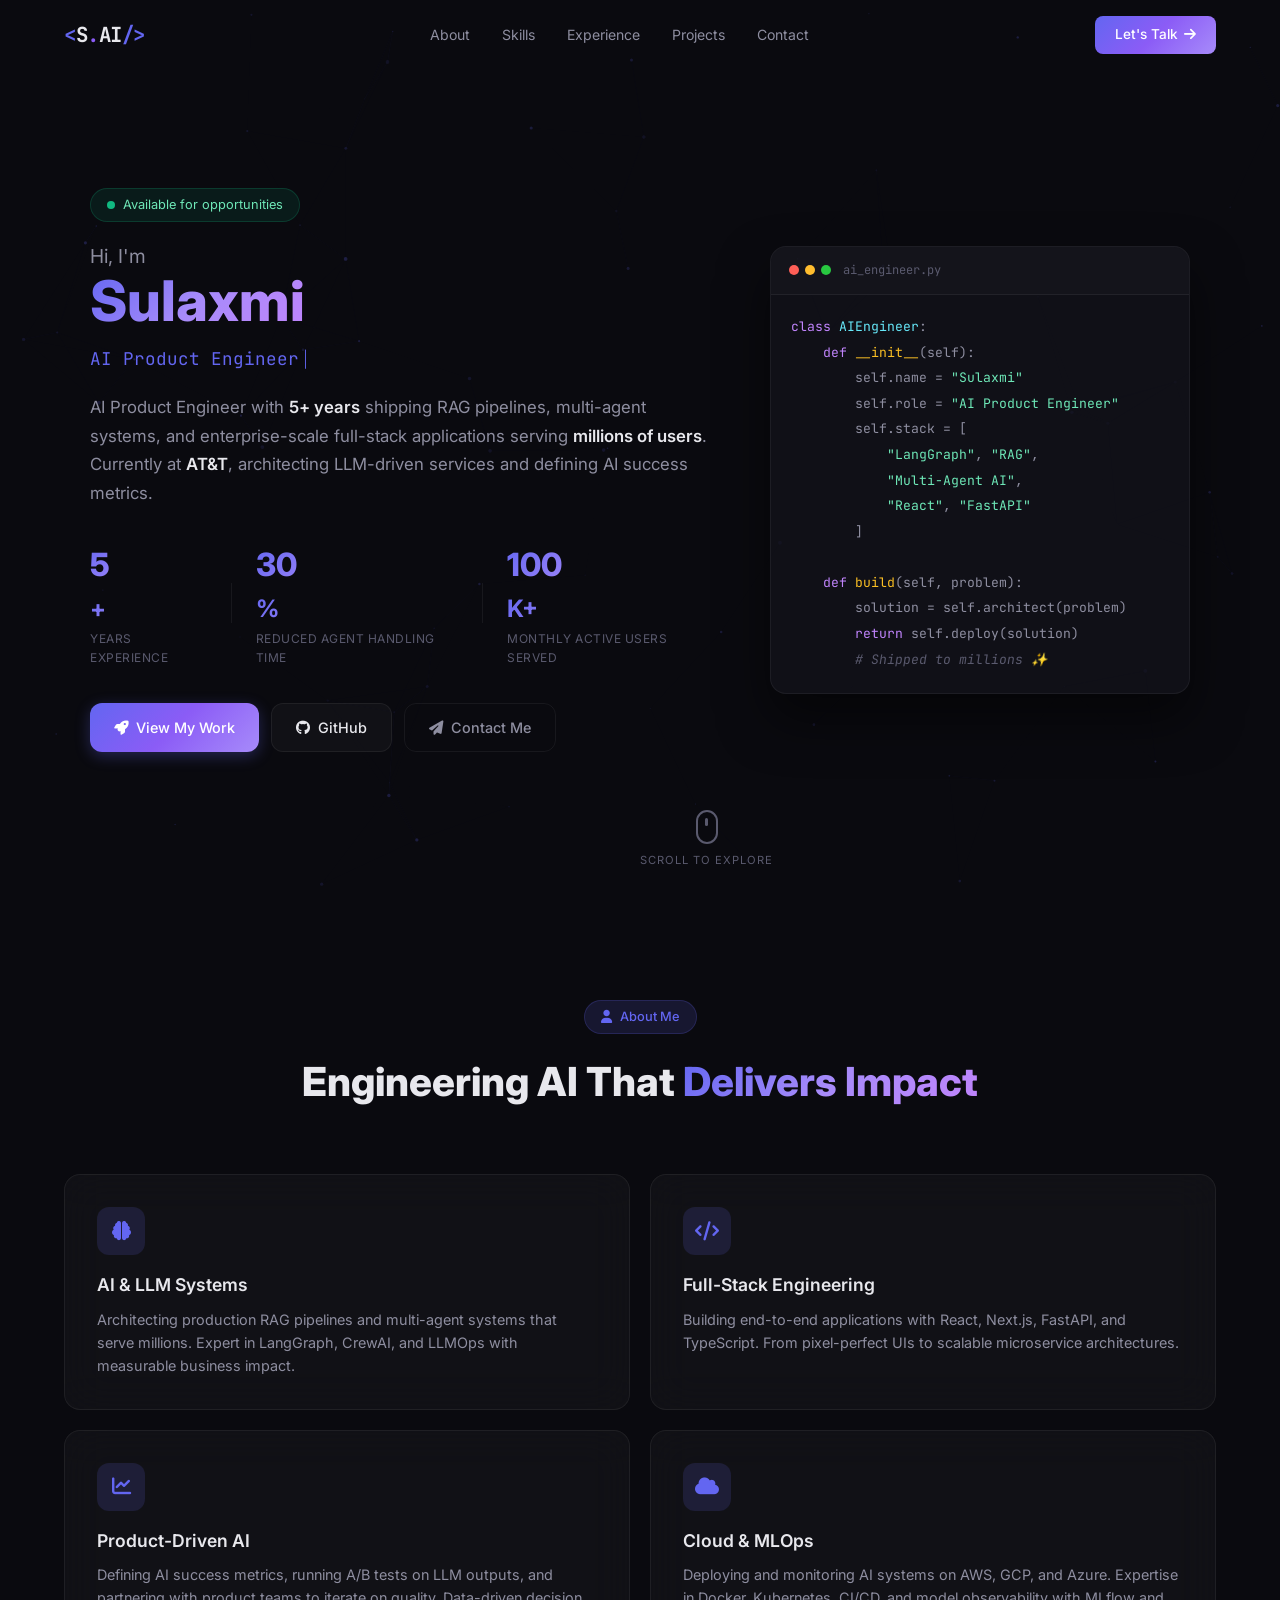
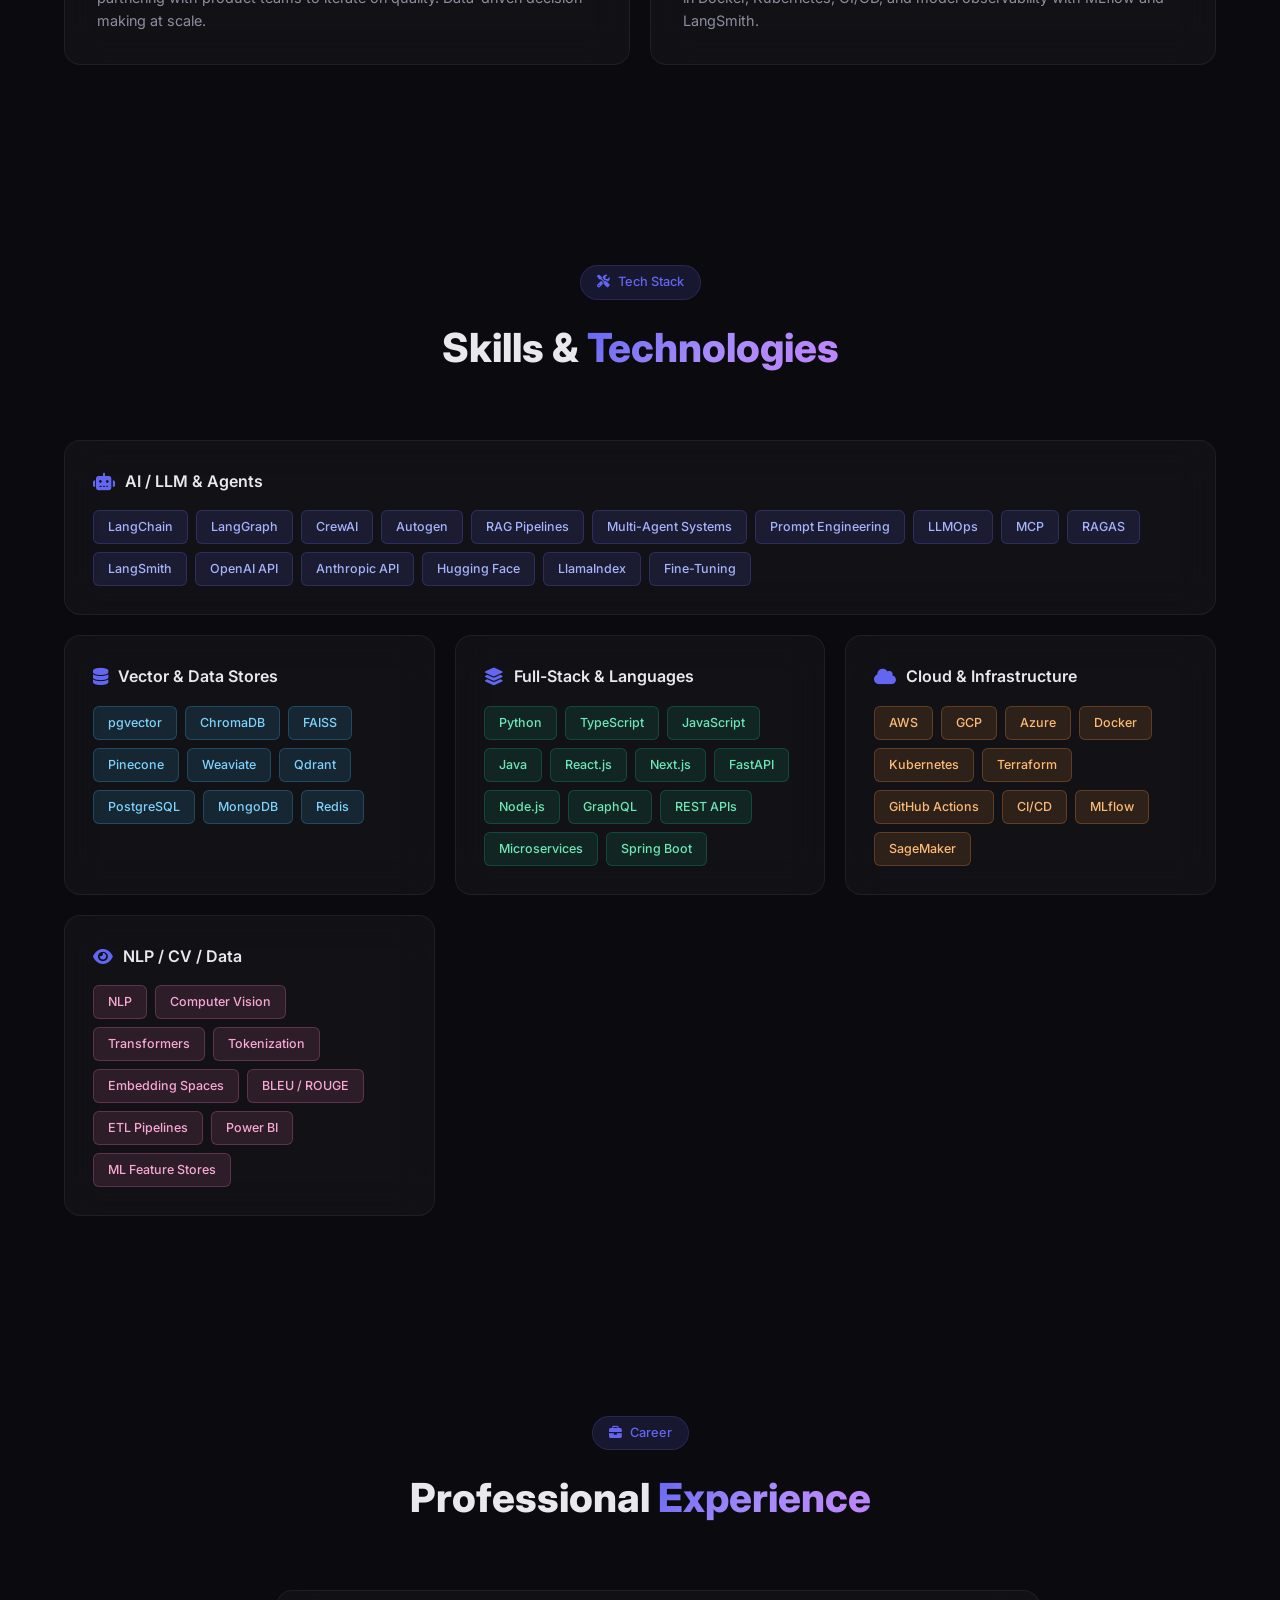
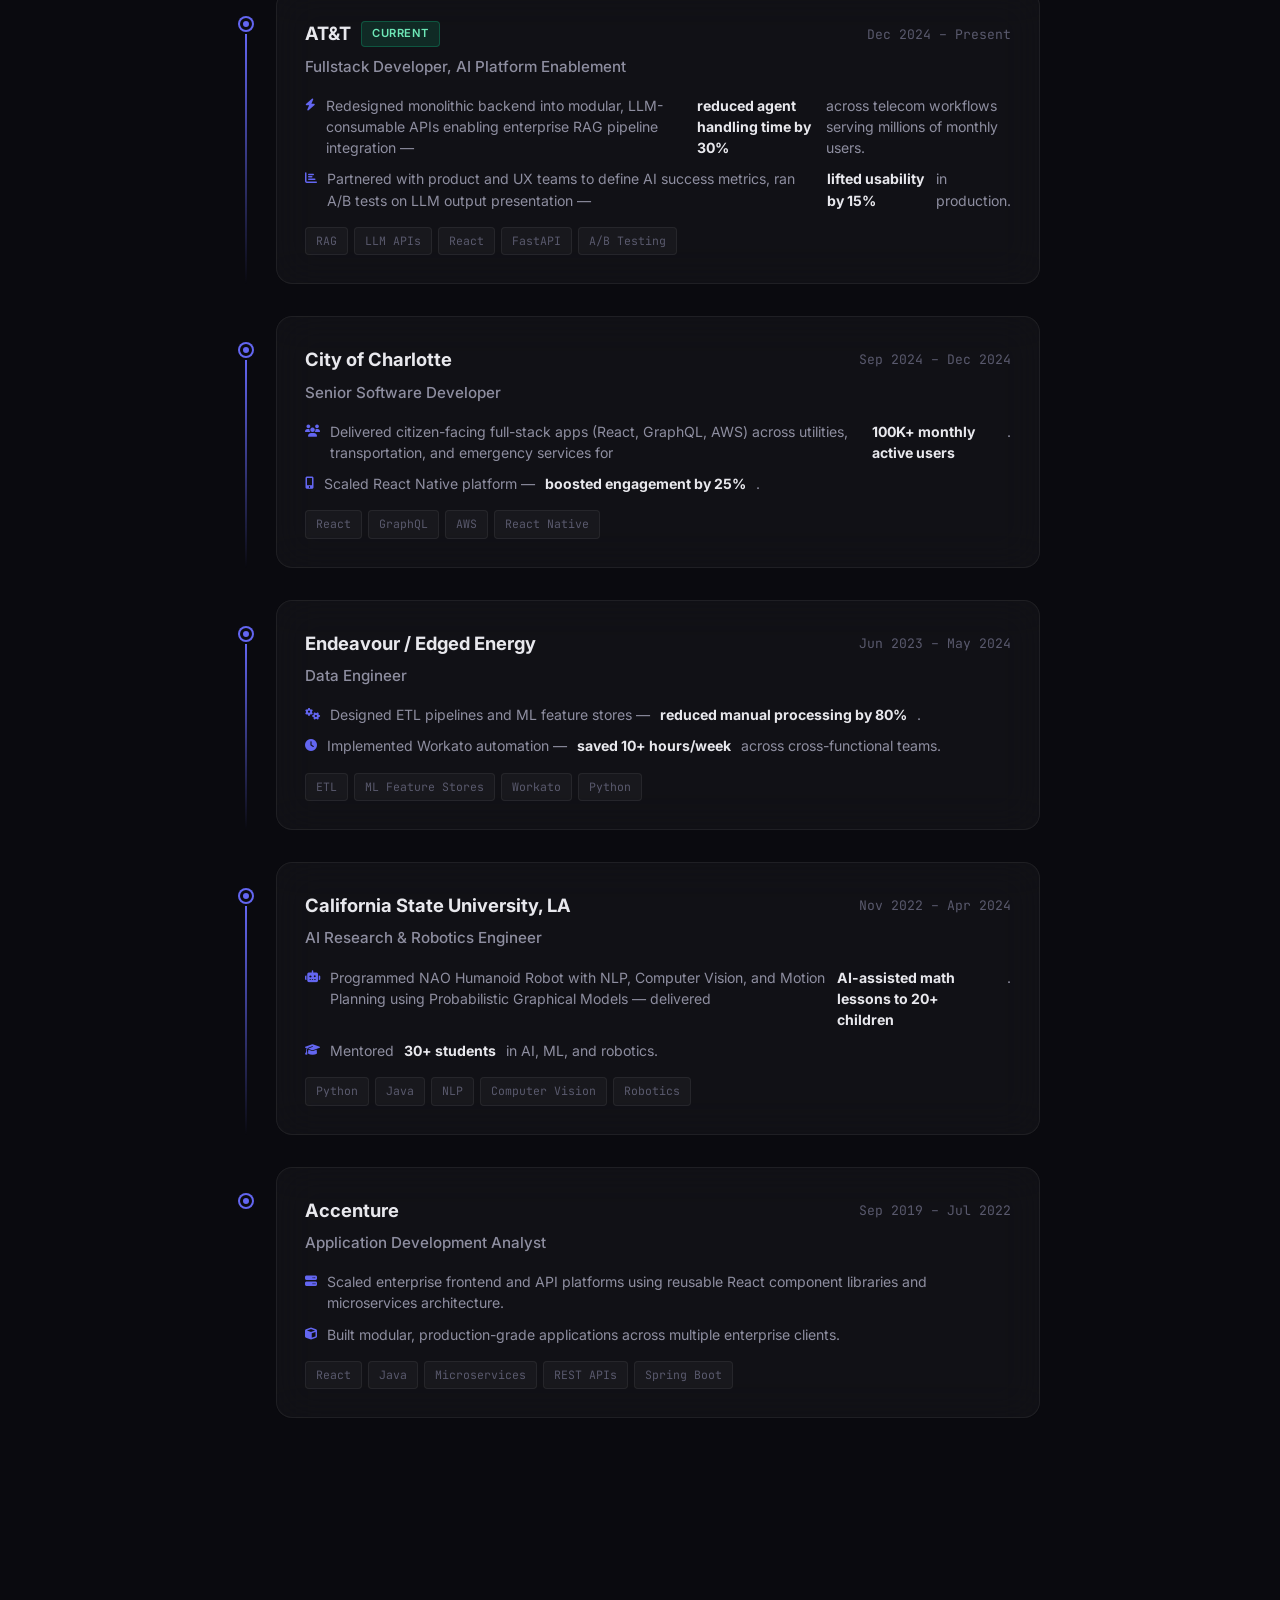
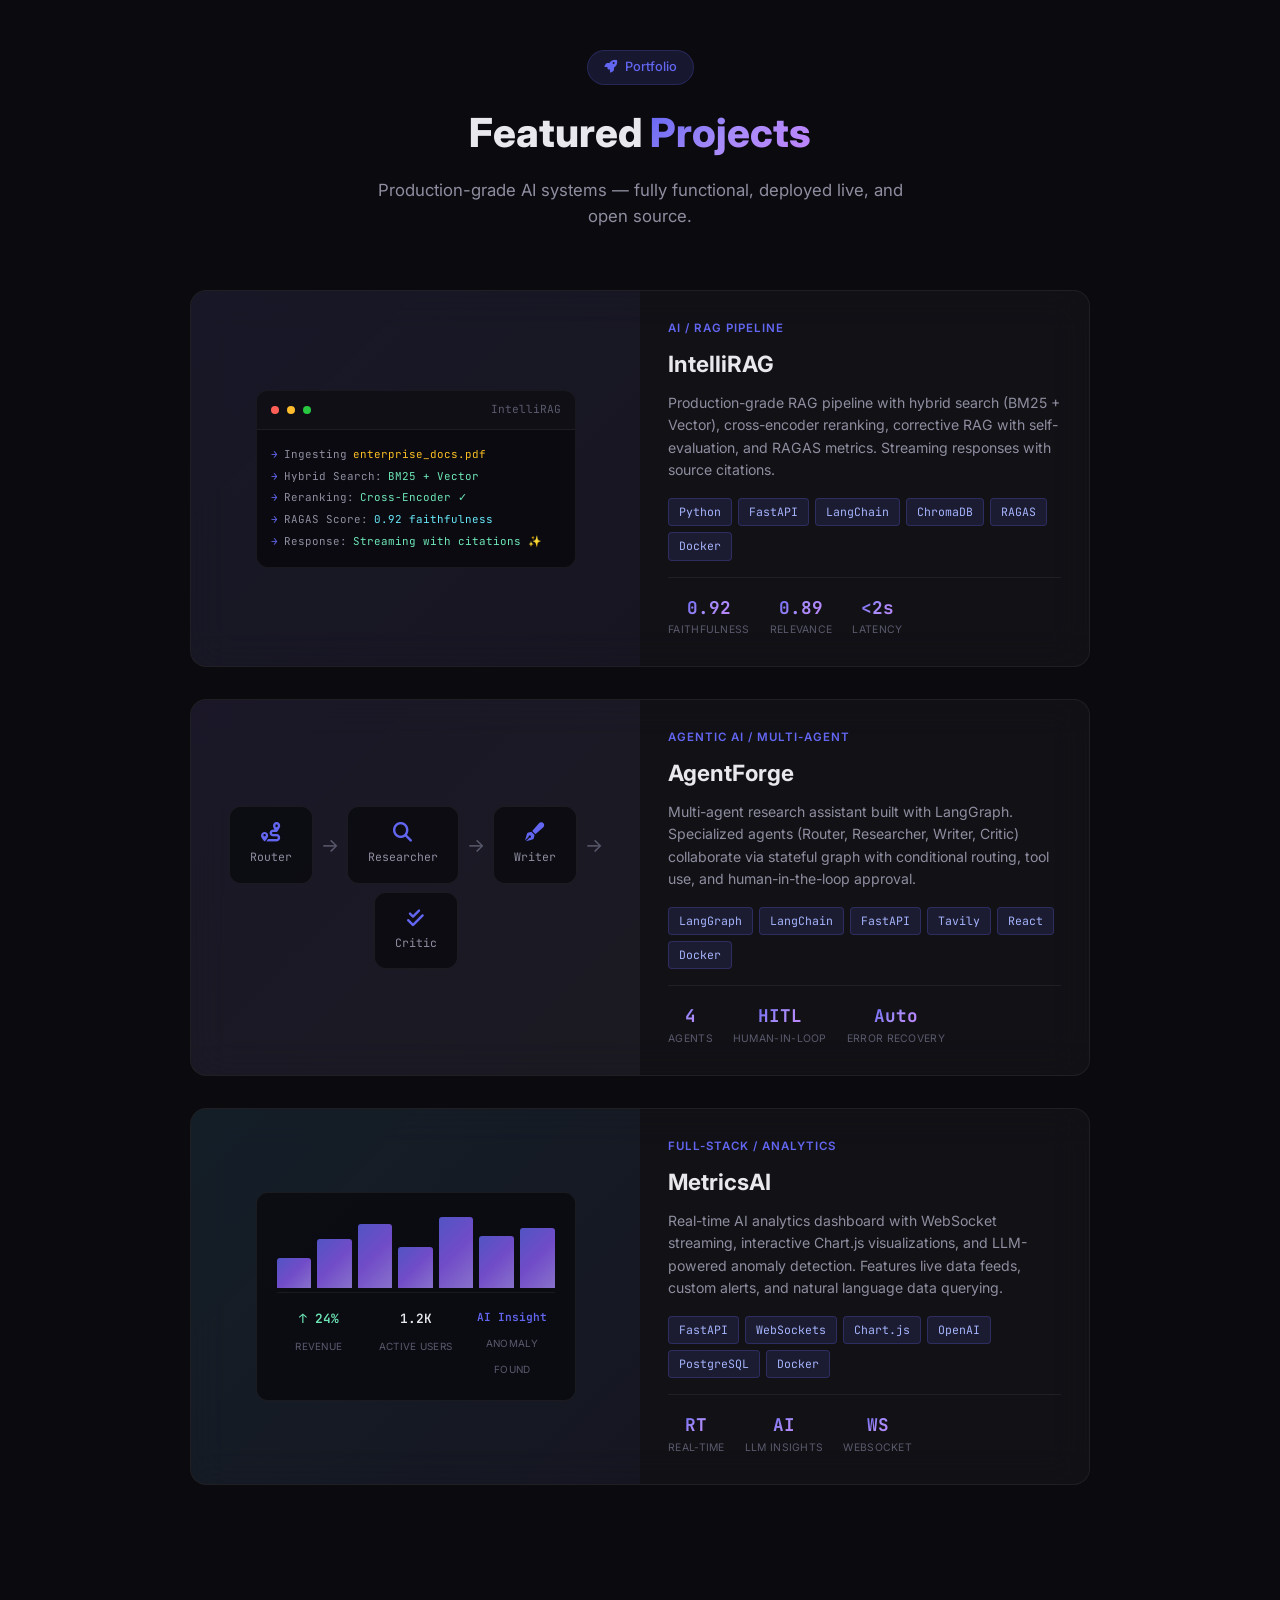
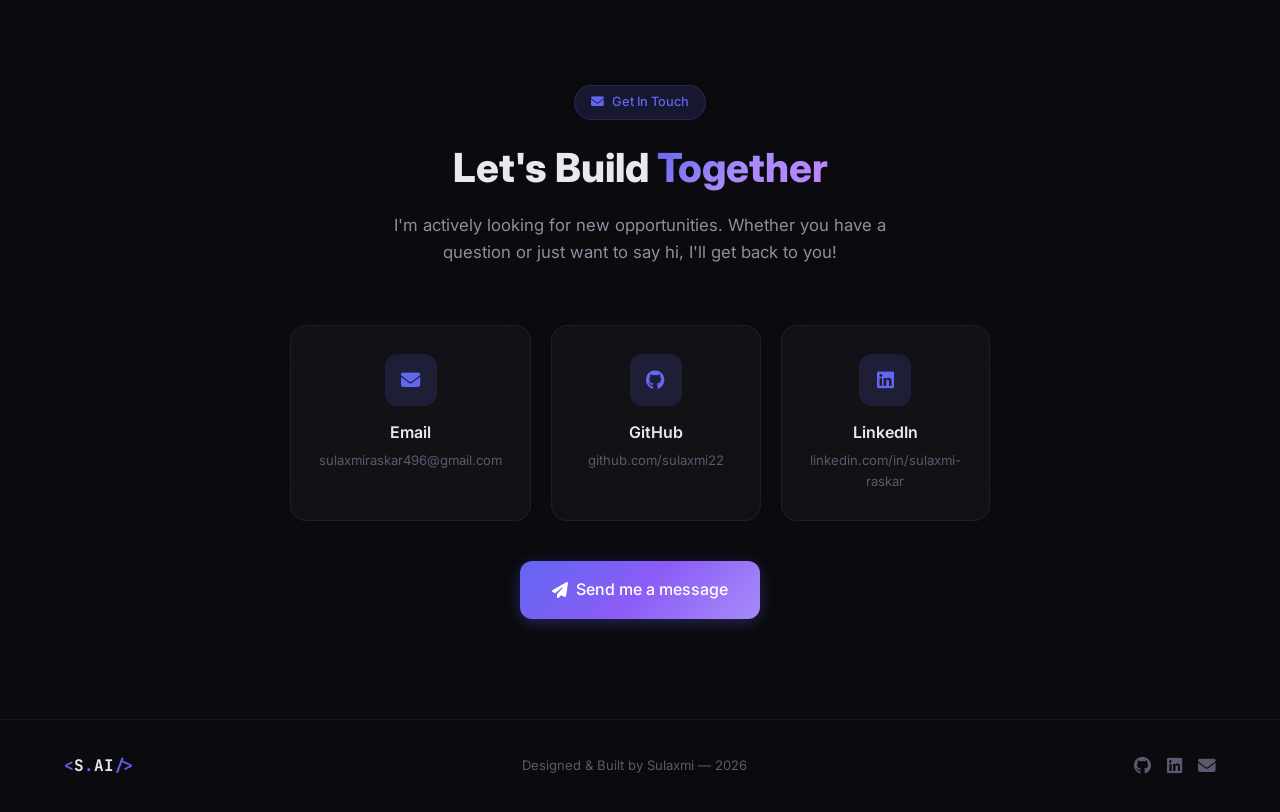
==== commit 8c706844: "Point Live Demo links to live GitHub Pages URLs Author: Sulaxmi Raskar" ====
--- a/index.html
+++ b/index.html
@@ -472,7 +472,7 @@
                         </div>
                         <div class="project-overlay">
                             <a href="https://github.com/sulaxmi22/intellirag" target="_blank" class="overlay-btn"><i class="fab fa-github"></i> Code</a>
-                            <a href="projects/intellirag/frontend/index.html" target="_blank" class="overlay-btn"><i class="fas fa-external-link-alt"></i> Live Demo</a>
+                            <a href="https://sulaxmi22.github.io/projects/intellirag/frontend/index.html" target="_blank" class="overlay-btn"><i class="fas fa-external-link-alt"></i> Live Demo</a>
                         </div>
                     </div>
                     <div class="project-content">
@@ -532,7 +532,7 @@
                         </div>
                         <div class="project-overlay">
                             <a href="https://github.com/sulaxmi22/agentforge" target="_blank" class="overlay-btn"><i class="fab fa-github"></i> Code</a>
-                            <a href="projects/agentforge/frontend/index.html" target="_blank" class="overlay-btn"><i class="fas fa-external-link-alt"></i> Live Demo</a>
+                            <a href="https://sulaxmi22.github.io/projects/agentforge/frontend/index.html" target="_blank" class="overlay-btn"><i class="fas fa-external-link-alt"></i> Live Demo</a>
                         </div>
                     </div>
                     <div class="project-content">
@@ -596,7 +596,7 @@
                         </div>
                         <div class="project-overlay">
                             <a href="https://github.com/sulaxmi22/metricsai" target="_blank" class="overlay-btn"><i class="fab fa-github"></i> Code</a>
-                            <a href="projects/metricsai/frontend/index.html" target="_blank" class="overlay-btn"><i class="fas fa-external-link-alt"></i> Live Demo</a>
+                            <a href="https://sulaxmi22.github.io/projects/metricsai/frontend/index.html" target="_blank" class="overlay-btn"><i class="fas fa-external-link-alt"></i> Live Demo</a>
                         </div>
                     </div>
                     <div class="project-content">
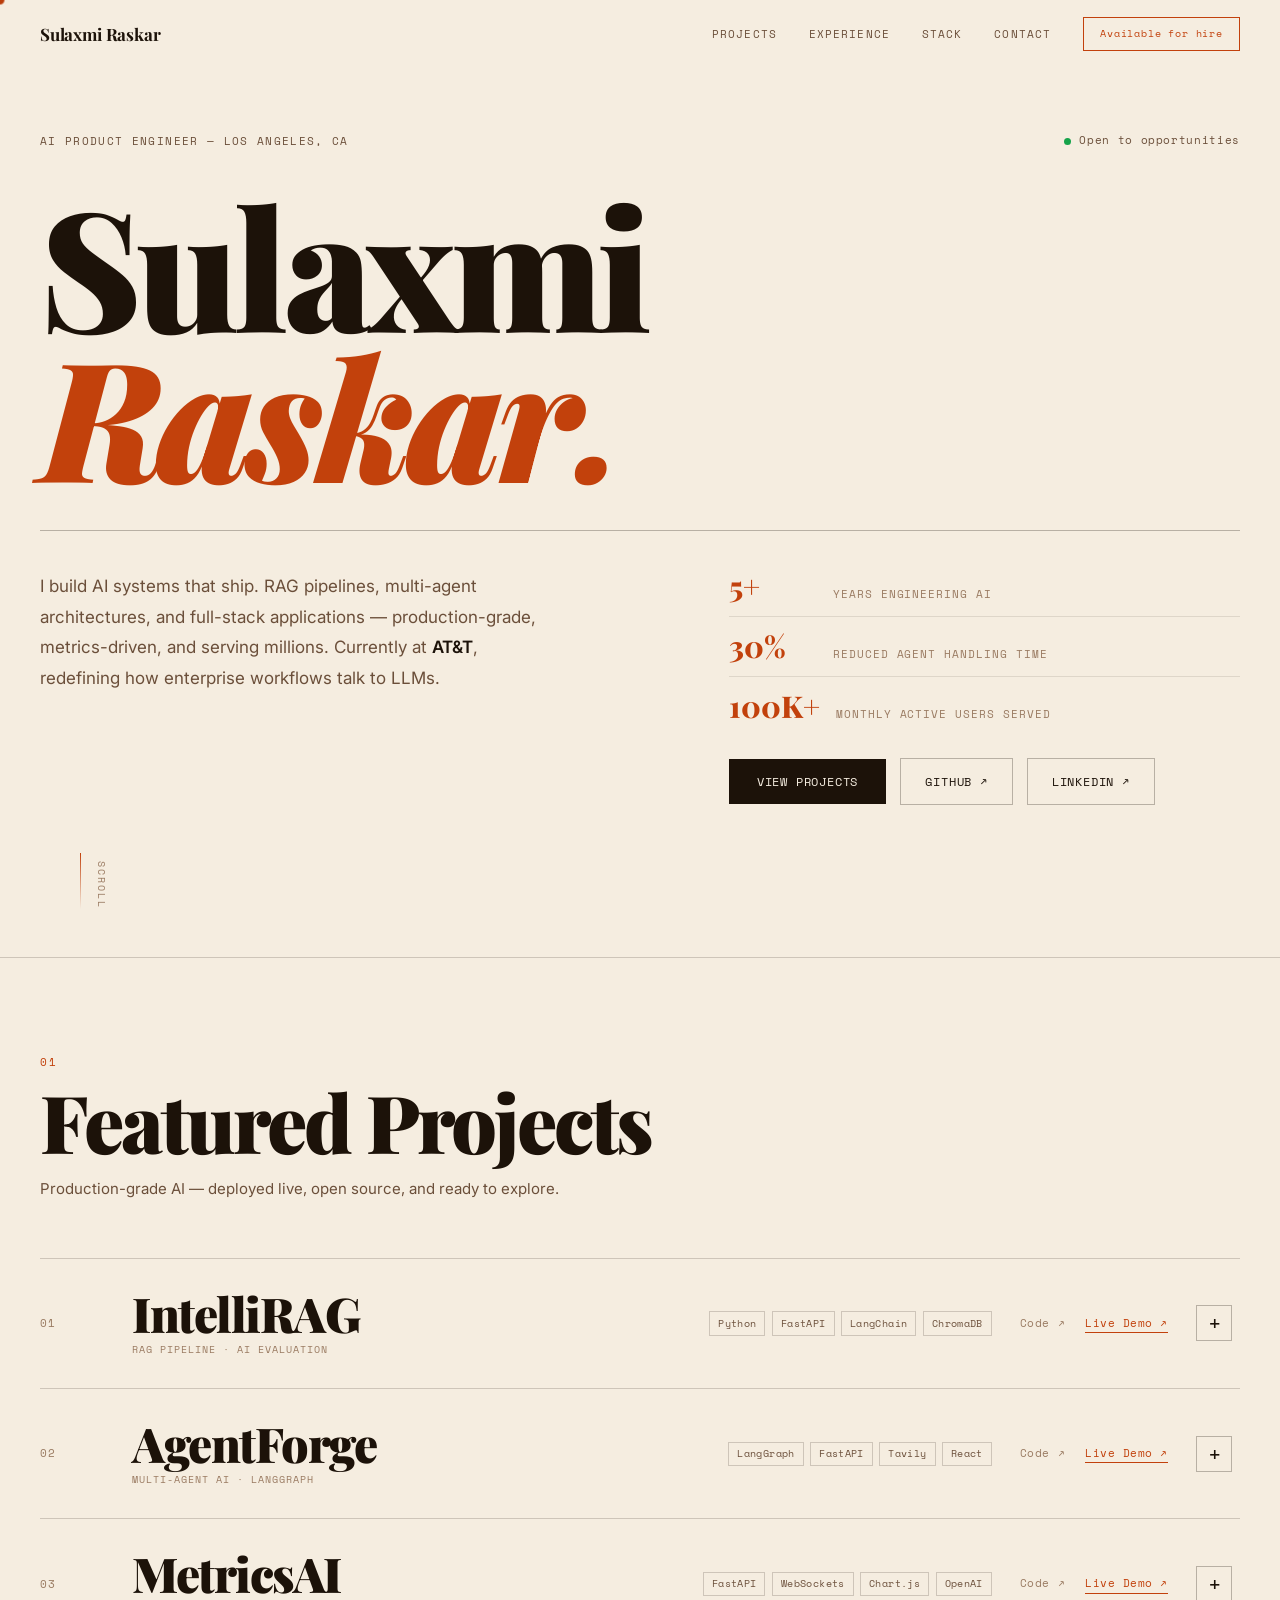
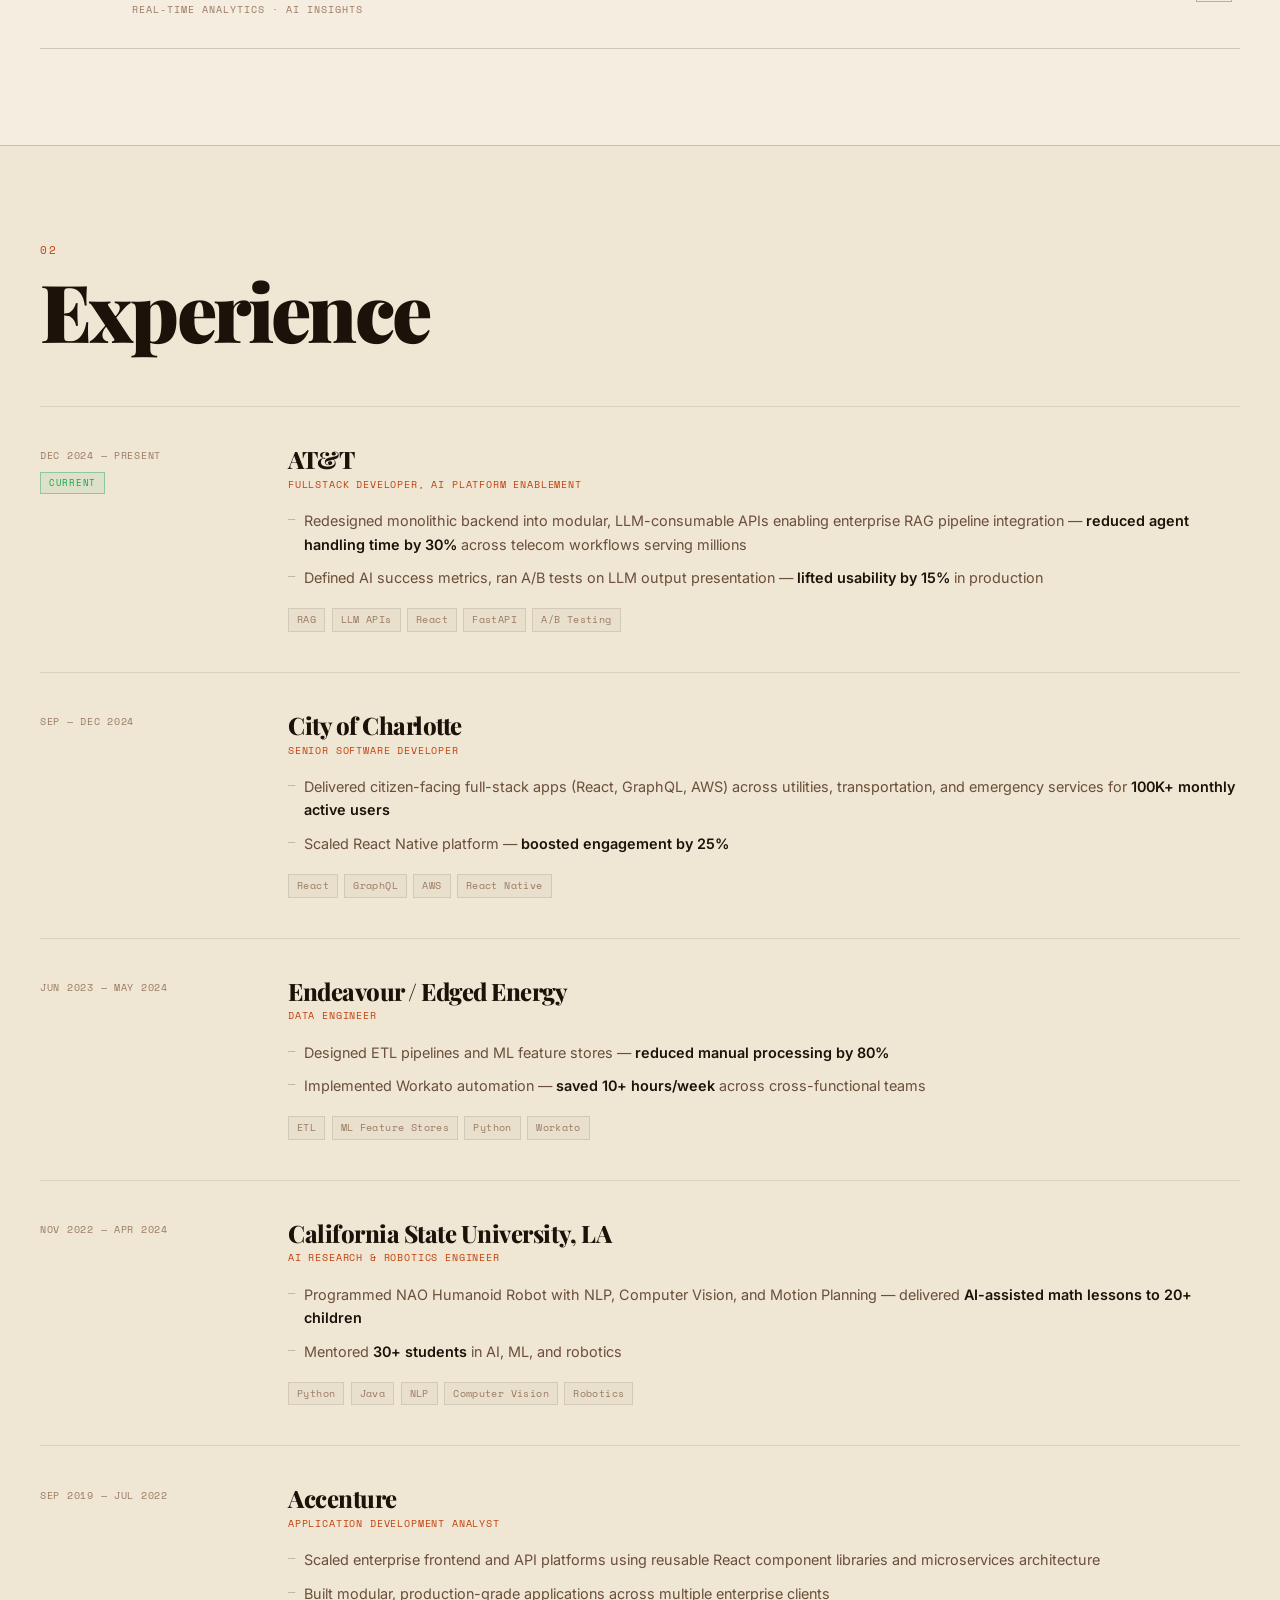
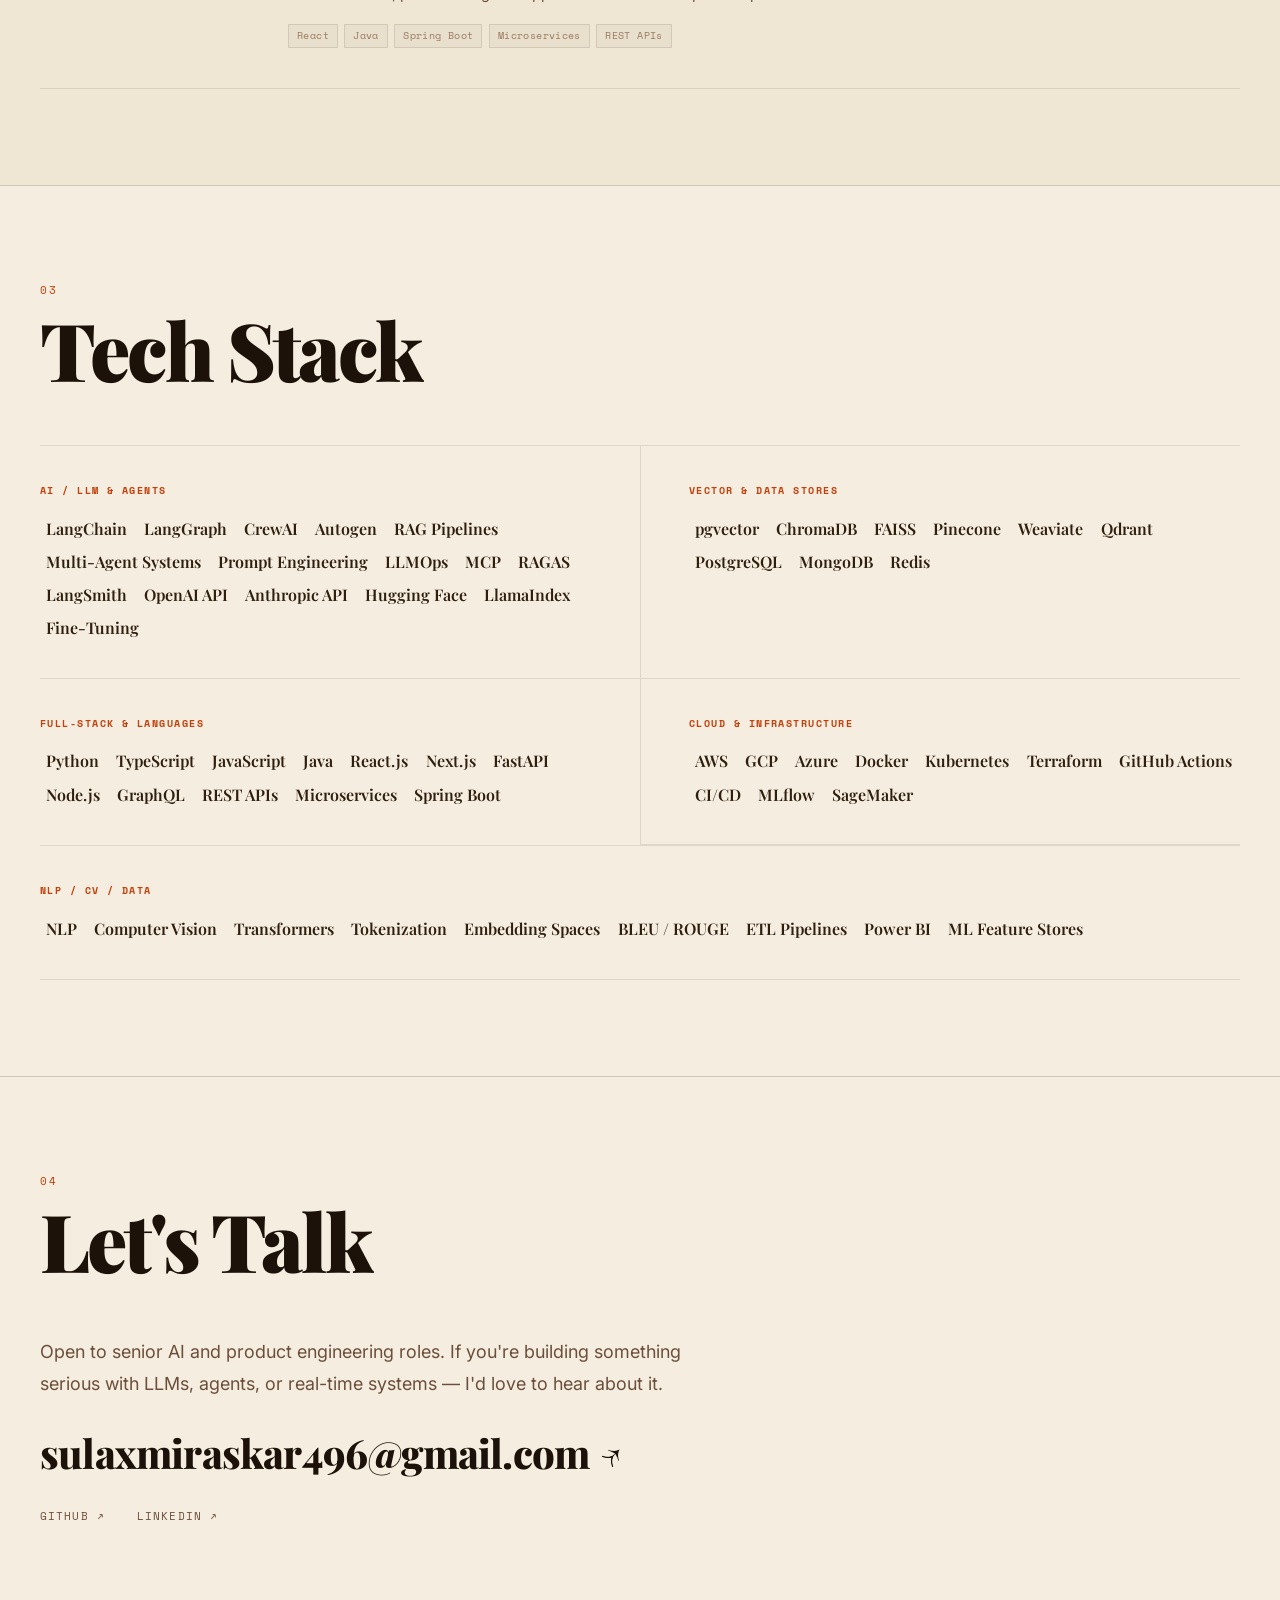
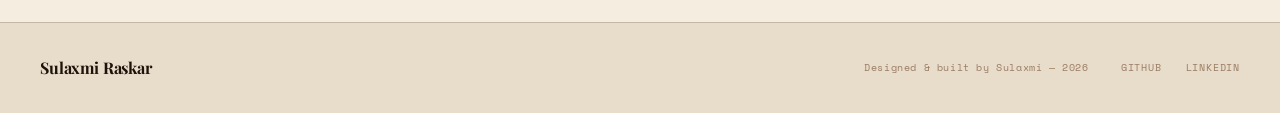
==== commit a5d2c1da: "Redesign portfolio with Editorial theme Complete redesign using Playfair Display serif + Space Mono " ====
--- a/index.html
+++ b/index.html
@@ -3,680 +3,532 @@
 <head>
     <meta charset="UTF-8">
     <meta name="viewport" content="width=device-width, initial-scale=1.0">
-    <title>Sulaxmi | AI Product Engineer</title>
-    <meta name="description" content="AI Product Engineer with 5+ years shipping RAG pipelines, multi-agent systems, and enterprise-scale full-stack applications. Specializes in agentic AI, LLMOps, NLP, Computer Vision, and full-stack development.">
-    <meta name="keywords" content="AI Engineer, LLM, RAG, Multi-Agent Systems, Full-Stack Developer, Machine Learning, NLP, Computer Vision">
-    <meta name="author" content="Sulaxmi">
-
-    <!-- Open Graph -->
-    <meta property="og:title" content="Sulaxmi | AI Product Engineer">
-    <meta property="og:description" content="AI Product Engineer shipping RAG pipelines, multi-agent systems, and enterprise-scale applications.">
+    <title>Sulaxmi Raskar — AI Product Engineer</title>
+    <meta name="description" content="AI Product Engineer with 5+ years shipping RAG pipelines, multi-agent systems, and enterprise-scale full-stack applications.">
+    <meta name="keywords" content="AI Engineer, LLM, RAG, Multi-Agent, LangGraph, Full-Stack, Machine Learning">
+    <meta name="author" content="Sulaxmi Raskar">
+    <meta property="og:title" content="Sulaxmi Raskar — AI Product Engineer">
+    <meta property="og:description" content="Building AI systems that ship — RAG pipelines, multi-agent architectures, and full-stack applications serving millions.">
     <meta property="og:type" content="website">
 
-    <!-- Fonts -->
     <link rel="preconnect" href="https://fonts.googleapis.com">
     <link rel="preconnect" href="https://fonts.gstatic.com" crossorigin>
-    <link href="https://fonts.googleapis.com/css2?family=Inter:wght@300;400;500;600;700;800;900&family=JetBrains+Mono:wght@400;500;600&display=swap" rel="stylesheet">
-
-    <!-- Icons -->
-    <link rel="stylesheet" href="https://cdnjs.cloudflare.com/ajax/libs/font-awesome/6.5.1/css/all.min.css">
+    <link href="https://fonts.googleapis.com/css2?family=Playfair+Display:ital,wght@0,400;0,600;0,700;0,800;0,900;1,400;1,700;1,900&family=Space+Mono:ital,wght@0,400;0,700;1,400&family=Inter:wght@300;400;500;600&display=swap" rel="stylesheet">
 
     <link rel="stylesheet" href="styles.css">
 </head>
 <body>
-    <!-- Animated Background -->
-    <canvas id="particles-canvas"></canvas>
+    <!-- Custom cursor -->
+    <div class="cursor" id="cursor"></div>
+
+    <!-- Reading progress -->
+    <div class="progress-bar" id="progress-bar"></div>
 
     <!-- Navigation -->
-    <nav class="navbar" id="navbar">
-        <div class="nav-container">
-            <a href="#hero" class="nav-logo">
-                <span class="logo-bracket">&lt;</span>S<span class="logo-dot">.</span>AI<span class="logo-bracket">/&gt;</span>
-            </a>
-            <ul class="nav-links" id="nav-links">
-                <li><a href="#about" class="nav-link">About</a></li>
-                <li><a href="#skills" class="nav-link">Skills</a></li>
-                <li><a href="#experience" class="nav-link">Experience</a></li>
-                <li><a href="#projects" class="nav-link">Projects</a></li>
-                <li><a href="#contact" class="nav-link">Contact</a></li>
-            </ul>
-            <a href="#contact" class="nav-cta">Let's Talk <i class="fas fa-arrow-right"></i></a>
-            <button class="hamburger" id="hamburger" aria-label="Toggle navigation">
-                <span></span><span></span><span></span>
+    <nav class="nav" id="nav">
+        <div class="nav-inner">
+            <a href="#hero" class="nav-brand">Sulaxmi Raskar</a>
+            <div class="nav-links" id="nav-links">
+                <a href="#projects" class="nav-link">Projects</a>
+                <a href="#experience" class="nav-link">Experience</a>
+                <a href="#skills" class="nav-link">Stack</a>
+                <a href="#contact" class="nav-link">Contact</a>
+            </div>
+            <a href="mailto:sulaxmiraskar496@gmail.com" class="nav-cta">Available for hire</a>
+            <button class="nav-hamburger" id="hamburger" aria-label="Menu">
+                <span></span><span></span>
             </button>
         </div>
+        <div class="nav-mobile" id="nav-mobile">
+            <a href="#projects">Projects</a>
+            <a href="#experience">Experience</a>
+            <a href="#skills">Stack</a>
+            <a href="#contact">Contact</a>
+        </div>
     </nav>
 
-    <!-- Hero Section -->
+    <!-- Hero -->
     <section class="hero" id="hero">
-        <div class="hero-content">
-            <div class="hero-badge">
-                <span class="badge-dot"></span>
-                Available for opportunities
-            </div>
-            <h1 class="hero-title">
-                <span class="hero-greeting">Hi, I'm</span>
-                <span class="hero-name">Sulaxmi</span>
+        <div class="hero-inner">
+            <div class="hero-top">
+                <span class="hero-meta">AI Product Engineer &mdash; Los Angeles, CA</span>
+                <span class="hero-status"><span class="status-dot"></span>Open to opportunities</span>
+            </div>
+
+            <h1 class="hero-name">
+                <span class="hero-name-line">Sulaxmi</span>
+                <span class="hero-name-line italic">Raskar.</span>
             </h1>
-            <div class="hero-role-wrapper">
-                <span class="hero-role" id="typed-text"></span>
-                <span class="cursor">|</span>
-            </div>
-            <p class="hero-description">
-                AI Product Engineer with <strong>5+ years</strong> shipping RAG pipelines, multi-agent systems, 
-                and enterprise-scale full-stack applications serving <strong>millions of users</strong>. 
-                Currently at <strong>AT&T</strong>, architecting LLM-driven services and defining AI success metrics.
-            </p>
-            <div class="hero-stats">
-                <div class="stat">
-                    <span class="stat-number" data-target="5">0</span><span class="stat-suffix">+</span>
-                    <span class="stat-label">Years Experience</span>
-                </div>
-                <div class="stat-divider"></div>
-                <div class="stat">
-                    <span class="stat-number" data-target="30">0</span><span class="stat-suffix">%</span>
-                    <span class="stat-label">Reduced Agent Handling Time</span>
-                </div>
-                <div class="stat-divider"></div>
-                <div class="stat">
-                    <span class="stat-number" data-target="100">0</span><span class="stat-suffix">K+</span>
-                    <span class="stat-label">Monthly Active Users Served</span>
-                </div>
-            </div>
-            <div class="hero-actions">
-                <a href="#projects" class="btn btn-primary">
-                    <i class="fas fa-rocket"></i> View My Work
-                </a>
-                <a href="https://github.com/sulaxmi22" target="_blank" class="btn btn-secondary">
-                    <i class="fab fa-github"></i> GitHub
-                </a>
-                <a href="#contact" class="btn btn-ghost">
-                    <i class="fas fa-paper-plane"></i> Contact Me
-                </a>
-            </div>
-        </div>
-        <div class="hero-visual">
-            <div class="code-window">
-                <div class="code-header">
-                    <div class="code-dots">
-                        <span class="dot red"></span>
-                        <span class="dot yellow"></span>
-                        <span class="dot green"></span>
-                    </div>
-                    <span class="code-title">ai_engineer.py</span>
-                </div>
-                <pre class="code-body"><code><span class="code-keyword">class</span> <span class="code-class">AIEngineer</span>:
-    <span class="code-keyword">def</span> <span class="code-func">__init__</span>(self):
-        self.name = <span class="code-string">"Sulaxmi"</span>
-        self.role = <span class="code-string">"AI Product Engineer"</span>
-        self.stack = [
-            <span class="code-string">"LangGraph"</span>, <span class="code-string">"RAG"</span>,
-            <span class="code-string">"Multi-Agent AI"</span>,
-            <span class="code-string">"React"</span>, <span class="code-string">"FastAPI"</span>
-        ]
-
-    <span class="code-keyword">def</span> <span class="code-func">build</span>(self, problem):
-        solution = self.architect(problem)
-        <span class="code-keyword">return</span> self.deploy(solution)
-        <span class="code-comment"># Shipped to millions ✨</span></code></pre>
-            </div>
-        </div>
-        <div class="scroll-indicator">
-            <div class="mouse">
-                <div class="wheel"></div>
-            </div>
-            <span>Scroll to explore</span>
+
+            <div class="hero-divider"></div>
+
+            <div class="hero-bottom">
+                <p class="hero-bio">
+                    I build AI systems that ship. RAG pipelines, multi-agent architectures,
+                    and full-stack applications &mdash; production-grade, metrics-driven, and serving millions.
+                    Currently at <strong>AT&T</strong>, redefining how enterprise workflows talk to LLMs.
+                </p>
+                <div class="hero-right">
+                    <div class="hero-stats">
+                        <div class="hero-stat">
+                            <span class="hero-stat-n">5+</span>
+                            <span class="hero-stat-l">years engineering AI</span>
+                        </div>
+                        <div class="hero-stat">
+                            <span class="hero-stat-n">30%</span>
+                            <span class="hero-stat-l">reduced agent handling time</span>
+                        </div>
+                        <div class="hero-stat">
+                            <span class="hero-stat-n">100K+</span>
+                            <span class="hero-stat-l">monthly active users served</span>
+                        </div>
+                    </div>
+                    <div class="hero-actions">
+                        <a href="#projects" class="btn-primary">View Projects</a>
+                        <a href="https://github.com/sulaxmi22" target="_blank" rel="noopener" class="btn-ghost">GitHub &#8599;</a>
+                        <a href="https://linkedin.com/in/sulaxmi-raskar/" target="_blank" rel="noopener" class="btn-ghost">LinkedIn &#8599;</a>
+                    </div>
+                </div>
+            </div>
+        </div>
+
+        <div class="hero-scroll">
+            <div class="scroll-indicator">
+                <div class="scroll-line"></div>
+            </div>
+            <span class="scroll-label">Scroll</span>
         </div>
     </section>
 
-    <!-- About Section -->
-    <section class="section about" id="about">
-        <div class="container">
+    <!-- Projects Section -->
+    <section class="section" id="projects">
+        <div class="section-inner">
             <div class="section-header">
-                <span class="section-tag"><i class="fas fa-user"></i> About Me</span>
-                <h2 class="section-title">Engineering AI That <span class="gradient-text">Delivers Impact</span></h2>
-            </div>
-            <div class="about-grid">
-                <div class="about-card glass-card">
-                    <div class="about-icon"><i class="fas fa-brain"></i></div>
-                    <h3>AI & LLM Systems</h3>
-                    <p>Architecting production RAG pipelines and multi-agent systems that serve millions. Expert in LangGraph, CrewAI, and LLMOps with measurable business impact.</p>
-                </div>
-                <div class="about-card glass-card">
-                    <div class="about-icon"><i class="fas fa-code"></i></div>
-                    <h3>Full-Stack Engineering</h3>
-                    <p>Building end-to-end applications with React, Next.js, FastAPI, and TypeScript. From pixel-perfect UIs to scalable microservice architectures.</p>
-                </div>
-                <div class="about-card glass-card">
-                    <div class="about-icon"><i class="fas fa-chart-line"></i></div>
-                    <h3>Product-Driven AI</h3>
-                    <p>Defining AI success metrics, running A/B tests on LLM outputs, and partnering with product teams to iterate on quality. Data-driven decision making at scale.</p>
-                </div>
-                <div class="about-card glass-card">
-                    <div class="about-icon"><i class="fas fa-cloud"></i></div>
-                    <h3>Cloud & MLOps</h3>
-                    <p>Deploying and monitoring AI systems on AWS, GCP, and Azure. Expertise in Docker, Kubernetes, CI/CD, and model observability with MLflow and LangSmith.</p>
-                </div>
-            </div>
-        </div>
-    </section>
-
-    <!-- Skills Section -->
-    <section class="section skills" id="skills">
-        <div class="container">
-            <div class="section-header">
-                <span class="section-tag"><i class="fas fa-tools"></i> Tech Stack</span>
-                <h2 class="section-title">Skills & <span class="gradient-text">Technologies</span></h2>
-            </div>
-            <div class="skills-bento">
-                <!-- AI / LLM & Agents -->
-                <div class="skill-category glass-card bento-large">
-                    <div class="skill-category-header">
-                        <i class="fas fa-robot"></i>
-                        <h3>AI / LLM & Agents</h3>
-                    </div>
-                    <div class="skill-tags">
-                        <span class="skill-tag tag-ai">LangChain</span>
-                        <span class="skill-tag tag-ai">LangGraph</span>
-                        <span class="skill-tag tag-ai">CrewAI</span>
-                        <span class="skill-tag tag-ai">Autogen</span>
-                        <span class="skill-tag tag-ai">RAG Pipelines</span>
-                        <span class="skill-tag tag-ai">Multi-Agent Systems</span>
-                        <span class="skill-tag tag-ai">Prompt Engineering</span>
-                        <span class="skill-tag tag-ai">LLMOps</span>
-                        <span class="skill-tag tag-ai">MCP</span>
-                        <span class="skill-tag tag-ai">RAGAS</span>
-                        <span class="skill-tag tag-ai">LangSmith</span>
-                        <span class="skill-tag tag-ai">OpenAI API</span>
-                        <span class="skill-tag tag-ai">Anthropic API</span>
-                        <span class="skill-tag tag-ai">Hugging Face</span>
-                        <span class="skill-tag tag-ai">LlamaIndex</span>
-                        <span class="skill-tag tag-ai">Fine-Tuning</span>
-                    </div>
-                </div>
-
-                <!-- Vector Databases -->
-                <div class="skill-category glass-card bento-medium">
-                    <div class="skill-category-header">
-                        <i class="fas fa-database"></i>
-                        <h3>Vector & Data Stores</h3>
-                    </div>
-                    <div class="skill-tags">
-                        <span class="skill-tag tag-data">pgvector</span>
-                        <span class="skill-tag tag-data">ChromaDB</span>
-                        <span class="skill-tag tag-data">FAISS</span>
-                        <span class="skill-tag tag-data">Pinecone</span>
-                        <span class="skill-tag tag-data">Weaviate</span>
-                        <span class="skill-tag tag-data">Qdrant</span>
-                        <span class="skill-tag tag-data">PostgreSQL</span>
-                        <span class="skill-tag tag-data">MongoDB</span>
-                        <span class="skill-tag tag-data">Redis</span>
-                    </div>
-                </div>
-
-                <!-- Full-Stack -->
-                <div class="skill-category glass-card bento-medium">
-                    <div class="skill-category-header">
-                        <i class="fas fa-layer-group"></i>
-                        <h3>Full-Stack & Languages</h3>
-                    </div>
-                    <div class="skill-tags">
-                        <span class="skill-tag tag-stack">Python</span>
-                        <span class="skill-tag tag-stack">TypeScript</span>
-                        <span class="skill-tag tag-stack">JavaScript</span>
-                        <span class="skill-tag tag-stack">Java</span>
-                        <span class="skill-tag tag-stack">React.js</span>
-                        <span class="skill-tag tag-stack">Next.js</span>
-                        <span class="skill-tag tag-stack">FastAPI</span>
-                        <span class="skill-tag tag-stack">Node.js</span>
-                        <span class="skill-tag tag-stack">GraphQL</span>
-                        <span class="skill-tag tag-stack">REST APIs</span>
-                        <span class="skill-tag tag-stack">Microservices</span>
-                        <span class="skill-tag tag-stack">Spring Boot</span>
-                    </div>
-                </div>
-
-                <!-- Cloud & Infra -->
-                <div class="skill-category glass-card bento-medium">
-                    <div class="skill-category-header">
-                        <i class="fas fa-cloud"></i>
-                        <h3>Cloud & Infrastructure</h3>
-                    </div>
-                    <div class="skill-tags">
-                        <span class="skill-tag tag-cloud">AWS</span>
-                        <span class="skill-tag tag-cloud">GCP</span>
-                        <span class="skill-tag tag-cloud">Azure</span>
-                        <span class="skill-tag tag-cloud">Docker</span>
-                        <span class="skill-tag tag-cloud">Kubernetes</span>
-                        <span class="skill-tag tag-cloud">Terraform</span>
-                        <span class="skill-tag tag-cloud">GitHub Actions</span>
-                        <span class="skill-tag tag-cloud">CI/CD</span>
-                        <span class="skill-tag tag-cloud">MLflow</span>
-                        <span class="skill-tag tag-cloud">SageMaker</span>
-                    </div>
-                </div>
-
-                <!-- NLP / CV / Data -->
-                <div class="skill-category glass-card bento-medium">
-                    <div class="skill-category-header">
-                        <i class="fas fa-eye"></i>
-                        <h3>NLP / CV / Data</h3>
-                    </div>
-                    <div class="skill-tags">
-                        <span class="skill-tag tag-ml">NLP</span>
-                        <span class="skill-tag tag-ml">Computer Vision</span>
-                        <span class="skill-tag tag-ml">Transformers</span>
-                        <span class="skill-tag tag-ml">Tokenization</span>
-                        <span class="skill-tag tag-ml">Embedding Spaces</span>
-                        <span class="skill-tag tag-ml">BLEU / ROUGE</span>
-                        <span class="skill-tag tag-ml">ETL Pipelines</span>
-                        <span class="skill-tag tag-ml">Power BI</span>
-                        <span class="skill-tag tag-ml">ML Feature Stores</span>
-                    </div>
-                </div>
-            </div>
-        </div>
-    </section>
-
-    <!-- Experience Section -->
-    <section class="section experience" id="experience">
-        <div class="container">
-            <div class="section-header">
-                <span class="section-tag"><i class="fas fa-briefcase"></i> Career</span>
-                <h2 class="section-title">Professional <span class="gradient-text">Experience</span></h2>
-            </div>
-            <div class="timeline">
-                <!-- AT&T -->
-                <div class="timeline-item reveal">
-                    <div class="timeline-marker">
-                        <div class="marker-dot"></div>
-                        <div class="marker-line"></div>
-                    </div>
-                    <div class="timeline-card glass-card">
-                        <div class="timeline-header">
-                            <div class="timeline-company">
-                                <h3>AT&T</h3>
-                                <span class="timeline-badge current">Current</span>
-                            </div>
-                            <span class="timeline-date">Dec 2024 – Present</span>
-                        </div>
-                        <h4 class="timeline-role">Fullstack Developer, AI Platform Enablement</h4>
-                        <ul class="timeline-details">
-                            <li>
-                                <i class="fas fa-bolt"></i>
-                                Redesigned monolithic backend into modular, LLM-consumable APIs enabling enterprise RAG pipeline integration — <strong>reduced agent handling time by 30%</strong> across telecom workflows serving millions of monthly users.
-                            </li>
-                            <li>
-                                <i class="fas fa-chart-bar"></i>
-                                Partnered with product and UX teams to define AI success metrics, ran A/B tests on LLM output presentation — <strong>lifted usability by 15%</strong> in production.
-                            </li>
-                        </ul>
-                        <div class="timeline-tech">
-                            <span>RAG</span><span>LLM APIs</span><span>React</span><span>FastAPI</span><span>A/B Testing</span>
-                        </div>
-                    </div>
-                </div>
-
-                <!-- City of Charlotte -->
-                <div class="timeline-item reveal">
-                    <div class="timeline-marker">
-                        <div class="marker-dot"></div>
-                        <div class="marker-line"></div>
-                    </div>
-                    <div class="timeline-card glass-card">
-                        <div class="timeline-header">
-                            <div class="timeline-company">
-                                <h3>City of Charlotte</h3>
-                            </div>
-                            <span class="timeline-date">Sep 2024 – Dec 2024</span>
-                        </div>
-                        <h4 class="timeline-role">Senior Software Developer</h4>
-                        <ul class="timeline-details">
-                            <li>
-                                <i class="fas fa-users"></i>
-                                Delivered citizen-facing full-stack apps (React, GraphQL, AWS) across utilities, transportation, and emergency services for <strong>100K+ monthly active users</strong>.
-                            </li>
-                            <li>
-                                <i class="fas fa-mobile-alt"></i>
-                                Scaled React Native platform — <strong>boosted engagement by 25%</strong>.
-                            </li>
-                        </ul>
-                        <div class="timeline-tech">
-                            <span>React</span><span>GraphQL</span><span>AWS</span><span>React Native</span>
-                        </div>
-                    </div>
-                </div>
-
-                <!-- Endeavour -->
-                <div class="timeline-item reveal">
-                    <div class="timeline-marker">
-                        <div class="marker-dot"></div>
-                        <div class="marker-line"></div>
-                    </div>
-                    <div class="timeline-card glass-card">
-                        <div class="timeline-header">
-                            <div class="timeline-company">
-                                <h3>Endeavour / Edged Energy</h3>
-                            </div>
-                            <span class="timeline-date">Jun 2023 – May 2024</span>
-                        </div>
-                        <h4 class="timeline-role">Data Engineer</h4>
-                        <ul class="timeline-details">
-                            <li>
-                                <i class="fas fa-cogs"></i>
-                                Designed ETL pipelines and ML feature stores — <strong>reduced manual processing by 80%</strong>.
-                            </li>
-                            <li>
-                                <i class="fas fa-clock"></i>
-                                Implemented Workato automation — <strong>saved 10+ hours/week</strong> across cross-functional teams.
-                            </li>
-                        </ul>
-                        <div class="timeline-tech">
-                            <span>ETL</span><span>ML Feature Stores</span><span>Workato</span><span>Python</span>
-                        </div>
-                    </div>
-                </div>
-
-                <!-- Cal State LA -->
-                <div class="timeline-item reveal">
-                    <div class="timeline-marker">
-                        <div class="marker-dot"></div>
-                        <div class="marker-line"></div>
-                    </div>
-                    <div class="timeline-card glass-card">
-                        <div class="timeline-header">
-                            <div class="timeline-company">
-                                <h3>California State University, LA</h3>
-                            </div>
-                            <span class="timeline-date">Nov 2022 – Apr 2024</span>
-                        </div>
-                        <h4 class="timeline-role">AI Research & Robotics Engineer</h4>
-                        <ul class="timeline-details">
-                            <li>
-                                <i class="fas fa-robot"></i>
-                                Programmed NAO Humanoid Robot with NLP, Computer Vision, and Motion Planning using Probabilistic Graphical Models — delivered <strong>AI-assisted math lessons to 20+ children</strong>.
-                            </li>
-                            <li>
-                                <i class="fas fa-graduation-cap"></i>
-                                Mentored <strong>30+ students</strong> in AI, ML, and robotics.
-                            </li>
-                        </ul>
-                        <div class="timeline-tech">
-                            <span>Python</span><span>Java</span><span>NLP</span><span>Computer Vision</span><span>Robotics</span>
-                        </div>
-                    </div>
-                </div>
-
-                <!-- Accenture -->
-                <div class="timeline-item reveal">
-                    <div class="timeline-marker">
-                        <div class="marker-dot"></div>
-                        <div class="marker-line"></div>
-                    </div>
-                    <div class="timeline-card glass-card">
-                        <div class="timeline-header">
-                            <div class="timeline-company">
-                                <h3>Accenture</h3>
-                            </div>
-                            <span class="timeline-date">Sep 2019 – Jul 2022</span>
-                        </div>
-                        <h4 class="timeline-role">Application Development Analyst</h4>
-                        <ul class="timeline-details">
-                            <li>
-                                <i class="fas fa-server"></i>
-                                Scaled enterprise frontend and API platforms using reusable React component libraries and microservices architecture.
-                            </li>
-                            <li>
-                                <i class="fas fa-cube"></i>
-                                Built modular, production-grade applications across multiple enterprise clients.
-                            </li>
-                        </ul>
-                        <div class="timeline-tech">
-                            <span>React</span><span>Java</span><span>Microservices</span><span>REST APIs</span><span>Spring Boot</span>
-                        </div>
-                    </div>
-                </div>
-            </div>
-        </div>
-    </section>
-
-    <!-- Projects Section -->
-    <section class="section projects" id="projects">
-        <div class="container">
-            <div class="section-header">
-                <span class="section-tag"><i class="fas fa-rocket"></i> Portfolio</span>
-                <h2 class="section-title">Featured <span class="gradient-text">Projects</span></h2>
-                <p class="section-subtitle">Production-grade AI systems — fully functional, deployed live, and open source.</p>
-            </div>
-
-            <div class="projects-grid">
-                <!-- Project 1: IntelliRAG -->
-                <div class="project-card glass-card reveal">
-                    <div class="project-image">
-                        <div class="project-preview intellirag-preview">
-                            <div class="preview-terminal">
-                                <div class="terminal-header">
-                                    <span class="terminal-dot red"></span>
-                                    <span class="terminal-dot yellow"></span>
-                                    <span class="terminal-dot green"></span>
-                                    <span class="terminal-title">IntelliRAG</span>
+                <span class="section-num">01</span>
+                <h2 class="section-title">Featured Projects</h2>
+                <p class="section-sub">Production-grade AI &mdash; deployed live, open source, and ready to explore.</p>
+            </div>
+
+            <div class="projects-list">
+
+                <!-- IntelliRAG -->
+                <article class="project-row" id="proj-intellirag">
+                    <div class="project-row-main" role="button" tabindex="0" aria-expanded="false">
+                        <span class="proj-num">01</span>
+                        <div class="proj-title-group">
+                            <h3 class="proj-name">IntelliRAG</h3>
+                            <span class="proj-type">RAG Pipeline &middot; AI Evaluation</span>
+                        </div>
+                        <div class="proj-tags">
+                            <span>Python</span><span>FastAPI</span><span>LangChain</span><span>ChromaDB</span>
+                        </div>
+                        <div class="proj-links">
+                            <a href="https://github.com/sulaxmi22/intellirag" target="_blank" rel="noopener">Code &#8599;</a>
+                            <a href="https://sulaxmi22.github.io/projects/intellirag/frontend/index.html" target="_blank" rel="noopener" class="proj-demo">Live Demo &#8599;</a>
+                        </div>
+                        <button class="proj-toggle" aria-label="Toggle project details">+</button>
+                    </div>
+                    <div class="project-expand">
+                        <div class="project-expand-wrap">
+                            <div class="project-expand-inner">
+                                <div class="project-detail-left">
+                                    <div class="proj-preview intellirag-preview">
+                                        <div class="term-bar">
+                                            <span class="term-dot"></span><span class="term-dot"></span><span class="term-dot"></span>
+                                            <span class="term-title">intellirag &mdash; pipeline</span>
+                                        </div>
+                                        <div class="term-body">
+                                            <div class="term-line"><span class="t-dim">$ </span><span class="t-cmd">ingest("enterprise_docs.pdf")</span></div>
+                                            <div class="term-line"><span class="t-dim">&#10142; </span><span class="t-ok">Chunked &amp; embedded &#10003;</span></div>
+                                            <div class="term-line"><span class="t-dim">&#10142; </span><span class="t-ok">Hybrid Search: BM25 + Vector &#10003;</span></div>
+                                            <div class="term-line"><span class="t-dim">&#10142; </span><span class="t-ok">Cross-Encoder Reranking &#10003;</span></div>
+                                            <div class="term-line"><span class="t-dim">&#10142; </span><span class="t-metric">RAGAS Faithfulness: 0.92</span></div>
+                                            <div class="term-line"><span class="t-dim">&#10142; </span><span class="t-metric">Relevance Score: 0.89</span></div>
+                                            <div class="term-line"><span class="t-dim">&#10142; </span><span class="t-ok">Streaming response + citations &#10024;</span></div>
+                                        </div>
+                                    </div>
+                                    <div class="proj-metrics-row">
+                                        <div class="proj-metric"><span>0.92</span><label>Faithfulness</label></div>
+                                        <div class="proj-metric"><span>0.89</span><label>Relevance</label></div>
+                                        <div class="proj-metric"><span>&lt;2s</span><label>Latency</label></div>
+                                    </div>
                                 </div>
-                                <div class="terminal-body">
-                                    <div class="terminal-line"><span class="t-prompt">→</span> <span class="t-cmd">Ingesting</span> <span class="t-file">enterprise_docs.pdf</span></div>
-                                    <div class="terminal-line"><span class="t-prompt">→</span> <span class="t-cmd">Hybrid Search:</span> <span class="t-success">BM25 + Vector</span></div>
-                                    <div class="terminal-line"><span class="t-prompt">→</span> <span class="t-cmd">Reranking:</span> <span class="t-success">Cross-Encoder ✓</span></div>
-                                    <div class="terminal-line"><span class="t-prompt">→</span> <span class="t-cmd">RAGAS Score:</span> <span class="t-metric">0.92 faithfulness</span></div>
-                                    <div class="terminal-line"><span class="t-prompt">→</span> <span class="t-cmd">Response:</span> <span class="t-success">Streaming with citations ✨</span></div>
+                                <div class="project-detail-right">
+                                    <p class="proj-desc">
+                                        Production-grade RAG pipeline with hybrid retrieval (BM25 sparse + dense vector), cross-encoder reranking, and a corrective RAG loop that self-evaluates before responding. Built-in RAGAS evaluation tracks faithfulness, relevancy, and context precision. Streaming responses with inline source citations.
+                                    </p>
+                                    <ul class="proj-features">
+                                        <li>Hybrid retrieval: BM25 sparse + dense vector search</li>
+                                        <li>Cross-encoder reranking for precision</li>
+                                        <li>Corrective RAG loop with self-evaluation</li>
+                                        <li>RAGAS metrics: faithfulness, relevancy, context precision</li>
+                                        <li>Streaming answers with source citations</li>
+                                    </ul>
+                                    <div class="proj-cta">
+                                        <a href="https://sulaxmi22.github.io/projects/intellirag/frontend/index.html" target="_blank" rel="noopener" class="btn-primary-sm">Open Live Demo &#8599;</a>
+                                        <a href="https://github.com/sulaxmi22/intellirag" target="_blank" rel="noopener" class="btn-ghost-sm">View Code &#8599;</a>
+                                    </div>
                                 </div>
                             </div>
                         </div>
-                        <div class="project-overlay">
-                            <a href="https://github.com/sulaxmi22/intellirag" target="_blank" class="overlay-btn"><i class="fab fa-github"></i> Code</a>
-                            <a href="https://sulaxmi22.github.io/projects/intellirag/frontend/index.html" target="_blank" class="overlay-btn"><i class="fas fa-external-link-alt"></i> Live Demo</a>
-                        </div>
-                    </div>
-                    <div class="project-content">
-                        <div class="project-category">AI / RAG Pipeline</div>
-                        <h3 class="project-title">IntelliRAG</h3>
-                        <p class="project-desc">Production-grade RAG pipeline with hybrid search (BM25 + Vector), cross-encoder reranking, corrective RAG with self-evaluation, and RAGAS metrics. Streaming responses with source citations.</p>
-                        <div class="project-tech">
-                            <span>Python</span>
-                            <span>FastAPI</span>
-                            <span>LangChain</span>
-                            <span>ChromaDB</span>
-                            <span>RAGAS</span>
-                            <span>Docker</span>
-                        </div>
-                        <div class="project-metrics">
-                            <div class="metric">
-                                <span class="metric-value">0.92</span>
-                                <span class="metric-label">Faithfulness</span>
-                            </div>
-                            <div class="metric">
-                                <span class="metric-value">0.89</span>
-                                <span class="metric-label">Relevance</span>
-                            </div>
-                            <div class="metric">
-                                <span class="metric-value">&lt;2s</span>
-                                <span class="metric-label">Latency</span>
-                            </div>
-                        </div>
-                    </div>
-                </div>
-
-                <!-- Project 2: AgentForge -->
-                <div class="project-card glass-card reveal">
-                    <div class="project-image">
-                        <div class="project-preview agentforge-preview">
-                            <div class="agent-flow">
-                                <div class="agent-node router">
-                                    <i class="fas fa-route"></i>
-                                    <span>Router</span>
+                    </div>
+                </article>
+
+                <!-- AgentForge -->
+                <article class="project-row" id="proj-agentforge">
+                    <div class="project-row-main" role="button" tabindex="0" aria-expanded="false">
+                        <span class="proj-num">02</span>
+                        <div class="proj-title-group">
+                            <h3 class="proj-name">AgentForge</h3>
+                            <span class="proj-type">Multi-Agent AI &middot; LangGraph</span>
+                        </div>
+                        <div class="proj-tags">
+                            <span>LangGraph</span><span>FastAPI</span><span>Tavily</span><span>React</span>
+                        </div>
+                        <div class="proj-links">
+                            <a href="https://github.com/sulaxmi22/agentforge" target="_blank" rel="noopener">Code &#8599;</a>
+                            <a href="https://sulaxmi22.github.io/projects/agentforge/frontend/index.html" target="_blank" rel="noopener" class="proj-demo">Live Demo &#8599;</a>
+                        </div>
+                        <button class="proj-toggle" aria-label="Toggle project details">+</button>
+                    </div>
+                    <div class="project-expand">
+                        <div class="project-expand-wrap">
+                            <div class="project-expand-inner">
+                                <div class="project-detail-left">
+                                    <div class="proj-preview agentforge-preview">
+                                        <div class="agent-flow-diagram">
+                                            <div class="afd-node">
+                                                <div class="afd-icon">&#x21C4;</div>
+                                                <span>Router</span>
+                                            </div>
+                                            <div class="afd-arrow">&rarr;</div>
+                                            <div class="afd-node">
+                                                <div class="afd-icon">&#128269;</div>
+                                                <span>Researcher</span>
+                                            </div>
+                                            <div class="afd-arrow">&rarr;</div>
+                                            <div class="afd-node">
+                                                <div class="afd-icon">&#9998;</div>
+                                                <span>Writer</span>
+                                            </div>
+                                            <div class="afd-arrow">&rarr;</div>
+                                            <div class="afd-node">
+                                                <div class="afd-icon">&#10003;</div>
+                                                <span>Critic</span>
+                                            </div>
+                                        </div>
+                                        <div class="afd-loop">
+                                            <span class="afd-loop-line"></span>
+                                            <span class="afd-loop-label">quality loop &lt; 0.8 &#x21BA;</span>
+                                        </div>
+                                        <div class="afd-note">Stateful graph &middot; conditional routing &middot; HITL</div>
+                                    </div>
+                                    <div class="proj-metrics-row">
+                                        <div class="proj-metric"><span>4</span><label>Agents</label></div>
+                                        <div class="proj-metric"><span>HITL</span><label>Human-in-Loop</label></div>
+                                        <div class="proj-metric"><span>Live</span><label>Deployed</label></div>
+                                    </div>
                                 </div>
-                                <div class="agent-arrow">→</div>
-                                <div class="agent-node researcher">
-                                    <i class="fas fa-search"></i>
-                                    <span>Researcher</span>
-                                </div>
-                                <div class="agent-arrow">→</div>
-                                <div class="agent-node writer">
-                                    <i class="fas fa-pen-fancy"></i>
-                                    <span>Writer</span>
-                                </div>
-                                <div class="agent-arrow">→</div>
-                                <div class="agent-node critic">
-                                    <i class="fas fa-check-double"></i>
-                                    <span>Critic</span>
+                                <div class="project-detail-right">
+                                    <p class="proj-desc">
+                                        Multi-agent research assistant built on LangGraph's stateful graph architecture. Agents collaborate through conditional routing: Router classifies the query type, Researcher runs multi-query web search via Tavily, Writer drafts a structured report, and Critic scores quality (0&ndash;1) &mdash; triggering revision loops until the threshold is met.
+                                    </p>
+                                    <ul class="proj-features">
+                                        <li>LangGraph stateful graph with conditional edges</li>
+                                        <li>Tavily web search with multi-query strategy</li>
+                                        <li>Critic scores quality and triggers revision loops</li>
+                                        <li>Real-time agent activity log visualization</li>
+                                        <li>Human-in-the-loop approval checkpoint</li>
+                                    </ul>
+                                    <div class="proj-cta">
+                                        <a href="https://sulaxmi22.github.io/projects/agentforge/frontend/index.html" target="_blank" rel="noopener" class="btn-primary-sm">Open Live Demo &#8599;</a>
+                                        <a href="https://github.com/sulaxmi22/agentforge" target="_blank" rel="noopener" class="btn-ghost-sm">View Code &#8599;</a>
+                                    </div>
                                 </div>
                             </div>
                         </div>
-                        <div class="project-overlay">
-                            <a href="https://github.com/sulaxmi22/agentforge" target="_blank" class="overlay-btn"><i class="fab fa-github"></i> Code</a>
-                            <a href="https://sulaxmi22.github.io/projects/agentforge/frontend/index.html" target="_blank" class="overlay-btn"><i class="fas fa-external-link-alt"></i> Live Demo</a>
-                        </div>
-                    </div>
-                    <div class="project-content">
-                        <div class="project-category">Agentic AI / Multi-Agent</div>
-                        <h3 class="project-title">AgentForge</h3>
-                        <p class="project-desc">Multi-agent research assistant built with LangGraph. Specialized agents (Router, Researcher, Writer, Critic) collaborate via stateful graph with conditional routing, tool use, and human-in-the-loop approval.</p>
-                        <div class="project-tech">
-                            <span>LangGraph</span>
-                            <span>LangChain</span>
-                            <span>FastAPI</span>
-                            <span>Tavily</span>
-                            <span>React</span>
-                            <span>Docker</span>
-                        </div>
-                        <div class="project-metrics">
-                            <div class="metric">
-                                <span class="metric-value">4</span>
-                                <span class="metric-label">Agents</span>
-                            </div>
-                            <div class="metric">
-                                <span class="metric-value">HITL</span>
-                                <span class="metric-label">Human-in-Loop</span>
-                            </div>
-                            <div class="metric">
-                                <span class="metric-value">Auto</span>
-                                <span class="metric-label">Error Recovery</span>
-                            </div>
-                        </div>
-                    </div>
-                </div>
-
-                <!-- Project 3: MetricsAI -->
-                <div class="project-card glass-card reveal">
-                    <div class="project-image">
-                        <div class="project-preview metricsai-preview">
-                            <div class="dashboard-mini">
-                                <div class="mini-chart">
-                                    <div class="bar" style="height: 40%"></div>
-                                    <div class="bar" style="height: 65%"></div>
-                                    <div class="bar" style="height: 85%"></div>
-                                    <div class="bar" style="height: 55%"></div>
-                                    <div class="bar" style="height: 95%"></div>
-                                    <div class="bar" style="height: 70%"></div>
-                                    <div class="bar" style="height: 80%"></div>
+                    </div>
+                </article>
+
+                <!-- MetricsAI -->
+                <article class="project-row" id="proj-metricsai">
+                    <div class="project-row-main" role="button" tabindex="0" aria-expanded="false">
+                        <span class="proj-num">03</span>
+                        <div class="proj-title-group">
+                            <h3 class="proj-name">MetricsAI</h3>
+                            <span class="proj-type">Real-Time Analytics &middot; AI Insights</span>
+                        </div>
+                        <div class="proj-tags">
+                            <span>FastAPI</span><span>WebSockets</span><span>Chart.js</span><span>OpenAI</span>
+                        </div>
+                        <div class="proj-links">
+                            <a href="https://github.com/sulaxmi22/metricsai" target="_blank" rel="noopener">Code &#8599;</a>
+                            <a href="https://sulaxmi22.github.io/projects/metricsai/frontend/index.html" target="_blank" rel="noopener" class="proj-demo">Live Demo &#8599;</a>
+                        </div>
+                        <button class="proj-toggle" aria-label="Toggle project details">+</button>
+                    </div>
+                    <div class="project-expand">
+                        <div class="project-expand-wrap">
+                            <div class="project-expand-inner">
+                                <div class="project-detail-left">
+                                    <div class="proj-preview metricsai-preview">
+                                        <div class="dash-header">
+                                            <span class="dash-live"><span class="dash-dot"></span>Live</span>
+                                            <span class="dash-title">MetricsAI Dashboard</span>
+                                        </div>
+                                        <div class="dash-kpis">
+                                            <div class="dash-kpi">
+                                                <span class="dkpi-val up">&#8593; $24.1K</span>
+                                                <span class="dkpi-l">Revenue</span>
+                                            </div>
+                                            <div class="dash-kpi">
+                                                <span class="dkpi-val">1,247</span>
+                                                <span class="dkpi-l">Active Users</span>
+                                            </div>
+                                            <div class="dash-kpi">
+                                                <span class="dkpi-val warn">2.3%</span>
+                                                <span class="dkpi-l">Error Rate</span>
+                                            </div>
+                                        </div>
+                                        <div class="dash-chart-area">
+                                            <svg viewBox="0 0 220 55" preserveAspectRatio="none" class="dash-svg">
+                                                <defs>
+                                                    <linearGradient id="chartGrad" x1="0" y1="0" x2="0" y2="1">
+                                                        <stop offset="0%" stop-color="#c2410c" stop-opacity="0.25"/>
+                                                        <stop offset="100%" stop-color="#c2410c" stop-opacity="0"/>
+                                                    </linearGradient>
+                                                </defs>
+                                                <polygon points="0,55 0,42 25,35 50,38 75,22 100,27 125,14 150,18 175,9 220,12 220,55" fill="url(#chartGrad)"/>
+                                                <polyline points="0,42 25,35 50,38 75,22 100,27 125,14 150,18 175,9 220,12" fill="none" stroke="#c2410c" stroke-width="1.5" stroke-linecap="round" stroke-linejoin="round"/>
+                                            </svg>
+                                        </div>
+                                        <div class="dash-ai-badge">&#x26A1; AI Anomaly: Spike in error rate detected</div>
+                                    </div>
+                                    <div class="proj-metrics-row">
+                                        <div class="proj-metric"><span>RT</span><label>Real-Time</label></div>
+                                        <div class="proj-metric"><span>WS</span><label>WebSocket</label></div>
+                                        <div class="proj-metric"><span>LLM</span><label>AI Insights</label></div>
+                                    </div>
                                 </div>
-                                <div class="mini-stats">
-                                    <div class="mini-stat">
-                                        <span class="mini-val up">↑ 24%</span>
-                                        <span class="mini-label">Revenue</span>
-                                    </div>
-                                    <div class="mini-stat">
-                                        <span class="mini-val">1.2K</span>
-                                        <span class="mini-label">Active Users</span>
-                                    </div>
-                                    <div class="mini-stat">
-                                        <span class="mini-val ai">AI Insight</span>
-                                        <span class="mini-label">Anomaly Found</span>
+                                <div class="project-detail-right">
+                                    <p class="proj-desc">
+                                        Real-time analytics dashboard streaming live business and system metrics over WebSocket at 1.5s intervals. LLM-powered anomaly detection surfaces insights with severity classification (healthy / warning / critical). Ask questions in plain English about the data. Interactive Chart.js charts with rolling 60-point history.
+                                    </p>
+                                    <ul class="proj-features">
+                                        <li>WebSocket streaming with HTTP polling fallback</li>
+                                        <li>LLM anomaly detection with severity classification</li>
+                                        <li>Natural language querying ("what's the trend?")</li>
+                                        <li>Dual-axis revenue/users chart, error rate bars</li>
+                                        <li>Error rate alerting with live visual state changes</li>
+                                    </ul>
+                                    <div class="proj-cta">
+                                        <a href="https://sulaxmi22.github.io/projects/metricsai/frontend/index.html" target="_blank" rel="noopener" class="btn-primary-sm">Open Live Demo &#8599;</a>
+                                        <a href="https://github.com/sulaxmi22/metricsai" target="_blank" rel="noopener" class="btn-ghost-sm">View Code &#8599;</a>
                                     </div>
                                 </div>
                             </div>
                         </div>
-                        <div class="project-overlay">
-                            <a href="https://github.com/sulaxmi22/metricsai" target="_blank" class="overlay-btn"><i class="fab fa-github"></i> Code</a>
-                            <a href="https://sulaxmi22.github.io/projects/metricsai/frontend/index.html" target="_blank" class="overlay-btn"><i class="fas fa-external-link-alt"></i> Live Demo</a>
-                        </div>
-                    </div>
-                    <div class="project-content">
-                        <div class="project-category">Full-Stack / Analytics</div>
-                        <h3 class="project-title">MetricsAI</h3>
-                        <p class="project-desc">Real-time AI analytics dashboard with WebSocket streaming, interactive Chart.js visualizations, and LLM-powered anomaly detection. Features live data feeds, custom alerts, and natural language data querying.</p>
-                        <div class="project-tech">
-                            <span>FastAPI</span>
-                            <span>WebSockets</span>
-                            <span>Chart.js</span>
-                            <span>OpenAI</span>
-                            <span>PostgreSQL</span>
-                            <span>Docker</span>
-                        </div>
-                        <div class="project-metrics">
-                            <div class="metric">
-                                <span class="metric-value">RT</span>
-                                <span class="metric-label">Real-Time</span>
-                            </div>
-                            <div class="metric">
-                                <span class="metric-value">AI</span>
-                                <span class="metric-label">LLM Insights</span>
-                            </div>
-                            <div class="metric">
-                                <span class="metric-value">WS</span>
-                                <span class="metric-label">WebSocket</span>
-                            </div>
-                        </div>
-                    </div>
-                </div>
+                    </div>
+                </article>
+
             </div>
         </div>
     </section>
 
+    <!-- Experience Section -->
+    <section class="section section-alt" id="experience">
+        <div class="section-inner">
+            <div class="section-header">
+                <span class="section-num">02</span>
+                <h2 class="section-title">Experience</h2>
+            </div>
+
+            <div class="exp-list">
+
+                <div class="exp-row reveal">
+                    <div class="exp-left">
+                        <span class="exp-date">Dec 2024 &mdash; Present</span>
+                        <span class="exp-badge">Current</span>
+                    </div>
+                    <div class="exp-right">
+                        <div class="exp-header">
+                            <h3 class="exp-company">AT&amp;T</h3>
+                            <span class="exp-role">Fullstack Developer, AI Platform Enablement</span>
+                        </div>
+                        <ul class="exp-details">
+                            <li>Redesigned monolithic backend into modular, LLM-consumable APIs enabling enterprise RAG pipeline integration &mdash; <strong>reduced agent handling time by 30%</strong> across telecom workflows serving millions</li>
+                            <li>Defined AI success metrics, ran A/B tests on LLM output presentation &mdash; <strong>lifted usability by 15%</strong> in production</li>
+                        </ul>
+                        <div class="exp-tech">
+                            <span>RAG</span><span>LLM APIs</span><span>React</span><span>FastAPI</span><span>A/B Testing</span>
+                        </div>
+                    </div>
+                </div>
+
+                <div class="exp-row reveal">
+                    <div class="exp-left">
+                        <span class="exp-date">Sep &mdash; Dec 2024</span>
+                    </div>
+                    <div class="exp-right">
+                        <div class="exp-header">
+                            <h3 class="exp-company">City of Charlotte</h3>
+                            <span class="exp-role">Senior Software Developer</span>
+                        </div>
+                        <ul class="exp-details">
+                            <li>Delivered citizen-facing full-stack apps (React, GraphQL, AWS) across utilities, transportation, and emergency services for <strong>100K+ monthly active users</strong></li>
+                            <li>Scaled React Native platform &mdash; <strong>boosted engagement by 25%</strong></li>
+                        </ul>
+                        <div class="exp-tech">
+                            <span>React</span><span>GraphQL</span><span>AWS</span><span>React Native</span>
+                        </div>
+                    </div>
+                </div>
+
+                <div class="exp-row reveal">
+                    <div class="exp-left">
+                        <span class="exp-date">Jun 2023 &mdash; May 2024</span>
+                    </div>
+                    <div class="exp-right">
+                        <div class="exp-header">
+                            <h3 class="exp-company">Endeavour / Edged Energy</h3>
+                            <span class="exp-role">Data Engineer</span>
+                        </div>
+                        <ul class="exp-details">
+                            <li>Designed ETL pipelines and ML feature stores &mdash; <strong>reduced manual processing by 80%</strong></li>
+                            <li>Implemented Workato automation &mdash; <strong>saved 10+ hours/week</strong> across cross-functional teams</li>
+                        </ul>
+                        <div class="exp-tech">
+                            <span>ETL</span><span>ML Feature Stores</span><span>Python</span><span>Workato</span>
+                        </div>
+                    </div>
+                </div>
+
+                <div class="exp-row reveal">
+                    <div class="exp-left">
+                        <span class="exp-date">Nov 2022 &mdash; Apr 2024</span>
+                    </div>
+                    <div class="exp-right">
+                        <div class="exp-header">
+                            <h3 class="exp-company">California State University, LA</h3>
+                            <span class="exp-role">AI Research &amp; Robotics Engineer</span>
+                        </div>
+                        <ul class="exp-details">
+                            <li>Programmed NAO Humanoid Robot with NLP, Computer Vision, and Motion Planning &mdash; delivered <strong>AI-assisted math lessons to 20+ children</strong></li>
+                            <li>Mentored <strong>30+ students</strong> in AI, ML, and robotics</li>
+                        </ul>
+                        <div class="exp-tech">
+                            <span>Python</span><span>Java</span><span>NLP</span><span>Computer Vision</span><span>Robotics</span>
+                        </div>
+                    </div>
+                </div>
+
+                <div class="exp-row reveal">
+                    <div class="exp-left">
+                        <span class="exp-date">Sep 2019 &mdash; Jul 2022</span>
+                    </div>
+                    <div class="exp-right">
+                        <div class="exp-header">
+                            <h3 class="exp-company">Accenture</h3>
+                            <span class="exp-role">Application Development Analyst</span>
+                        </div>
+                        <ul class="exp-details">
+                            <li>Scaled enterprise frontend and API platforms using reusable React component libraries and microservices architecture</li>
+                            <li>Built modular, production-grade applications across multiple enterprise clients</li>
+                        </ul>
+                        <div class="exp-tech">
+                            <span>React</span><span>Java</span><span>Spring Boot</span><span>Microservices</span><span>REST APIs</span>
+                        </div>
+                    </div>
+                </div>
+
+            </div>
+        </div>
+    </section>
+
+    <!-- Skills Section -->
+    <section class="section" id="skills">
+        <div class="section-inner">
+            <div class="section-header">
+                <span class="section-num">03</span>
+                <h2 class="section-title">Tech Stack</h2>
+            </div>
+
+            <div class="skills-grid">
+                <div class="skill-group reveal">
+                    <h3 class="sg-title">AI / LLM &amp; Agents</h3>
+                    <div class="sg-tags">
+                        <span>LangChain</span><span>LangGraph</span><span>CrewAI</span><span>Autogen</span>
+                        <span>RAG Pipelines</span><span>Multi-Agent Systems</span><span>Prompt Engineering</span>
+                        <span>LLMOps</span><span>MCP</span><span>RAGAS</span><span>LangSmith</span>
+                        <span>OpenAI API</span><span>Anthropic API</span><span>Hugging Face</span>
+                        <span>LlamaIndex</span><span>Fine-Tuning</span>
+                    </div>
+                </div>
+                <div class="skill-group reveal">
+                    <h3 class="sg-title">Vector &amp; Data Stores</h3>
+                    <div class="sg-tags">
+                        <span>pgvector</span><span>ChromaDB</span><span>FAISS</span><span>Pinecone</span>
+                        <span>Weaviate</span><span>Qdrant</span><span>PostgreSQL</span><span>MongoDB</span><span>Redis</span>
+                    </div>
+                </div>
+                <div class="skill-group reveal">
+                    <h3 class="sg-title">Full-Stack &amp; Languages</h3>
+                    <div class="sg-tags">
+                        <span>Python</span><span>TypeScript</span><span>JavaScript</span><span>Java</span>
+                        <span>React.js</span><span>Next.js</span><span>FastAPI</span><span>Node.js</span>
+                        <span>GraphQL</span><span>REST APIs</span><span>Microservices</span><span>Spring Boot</span>
+                    </div>
+                </div>
+                <div class="skill-group reveal">
+                    <h3 class="sg-title">Cloud &amp; Infrastructure</h3>
+                    <div class="sg-tags">
+                        <span>AWS</span><span>GCP</span><span>Azure</span><span>Docker</span>
+                        <span>Kubernetes</span><span>Terraform</span><span>GitHub Actions</span>
+                        <span>CI/CD</span><span>MLflow</span><span>SageMaker</span>
+                    </div>
+                </div>
+                <div class="skill-group reveal">
+                    <h3 class="sg-title">NLP / CV / Data</h3>
+                    <div class="sg-tags">
+                        <span>NLP</span><span>Computer Vision</span><span>Transformers</span>
+                        <span>Tokenization</span><span>Embedding Spaces</span><span>BLEU / ROUGE</span>
+                        <span>ETL Pipelines</span><span>Power BI</span><span>ML Feature Stores</span>
+                    </div>
+                </div>
+            </div>
+        </div>
+    </section>
+
     <!-- Contact Section -->
-    <section class="section contact" id="contact">
-        <div class="container">
+    <section class="section section-contact" id="contact">
+        <div class="section-inner">
             <div class="section-header">
-                <span class="section-tag"><i class="fas fa-envelope"></i> Get In Touch</span>
-                <h2 class="section-title">Let's Build <span class="gradient-text">Together</span></h2>
-                <p class="section-subtitle">I'm actively looking for new opportunities. Whether you have a question or just want to say hi, I'll get back to you!</p>
-            </div>
-            <div class="contact-grid">
-                <a href="mailto:sulaxmiraskar496@gmail.com" class="contact-card glass-card">
-                    <div class="contact-icon"><i class="fas fa-envelope"></i></div>
-                    <h3>Email</h3>
-                    <p>sulaxmiraskar496@gmail.com</p>
+                <span class="section-num">04</span>
+                <h2 class="section-title">Let's Talk</h2>
+            </div>
+            <div class="contact-block">
+                <p class="contact-intro">
+                    Open to senior AI and product engineering roles. If you're building something serious with LLMs, agents, or real-time systems &mdash; I'd love to hear about it.
+                </p>
+                <a href="mailto:sulaxmiraskar496@gmail.com" class="contact-email">
+                    sulaxmiraskar496@gmail.com &#8599;
                 </a>
-                <a href="https://github.com/sulaxmi22" target="_blank" class="contact-card glass-card">
-                    <div class="contact-icon"><i class="fab fa-github"></i></div>
-                    <h3>GitHub</h3>
-                    <p>github.com/sulaxmi22</p>
-                </a>
-                <a href="https://linkedin.com/in/sulaxmi-raskar/" target="_blank" class="contact-card glass-card">
-                    <div class="contact-icon"><i class="fab fa-linkedin"></i></div>
-                    <h3>LinkedIn</h3>
-                    <p>linkedin.com/in/sulaxmi-raskar</p>
-                </a>
-            </div>
-            <div class="contact-cta">
-                <a href="mailto:sulaxmiraskar496@gmail.com" class="btn btn-primary btn-large">
-                    <i class="fas fa-paper-plane"></i> Send me a message
-                </a>
+                <div class="contact-links">
+                    <a href="https://github.com/sulaxmi22" target="_blank" rel="noopener">GitHub &#8599;</a>
+                    <a href="https://linkedin.com/in/sulaxmi-raskar/" target="_blank" rel="noopener">LinkedIn &#8599;</a>
+                </div>
             </div>
         </div>
     </section>
 
     <!-- Footer -->
     <footer class="footer">
-        <div class="container">
-            <div class="footer-content">
-                <span class="footer-logo">
-                    <span class="logo-bracket">&lt;</span>S<span class="logo-dot">.</span>AI<span class="logo-bracket">/&gt;</span>
-                </span>
-                <p>Designed & Built by Sulaxmi — 2026</p>
-                <div class="footer-links">
-                    <a href="https://github.com/sulaxmi22" target="_blank"><i class="fab fa-github"></i></a>
-                    <a href="https://linkedin.com/in/sulaxmi-raskar/" target="_blank"><i class="fab fa-linkedin"></i></a>
-                    <a href="mailto:sulaxmiraskar496@gmail.com"><i class="fas fa-envelope"></i></a>
-                </div>
+        <div class="footer-inner">
+            <span class="footer-name">Sulaxmi Raskar</span>
+            <span class="footer-copy">Designed &amp; built by Sulaxmi &mdash; 2026</span>
+            <div class="footer-links">
+                <a href="https://github.com/sulaxmi22" target="_blank" rel="noopener">GitHub</a>
+                <a href="https://linkedin.com/in/sulaxmi-raskar/" target="_blank" rel="noopener">LinkedIn</a>
             </div>
         </div>
     </footer>
--- a/styles.css
+++ b/styles.css
@@ -1,1315 +1,1265 @@
-/* ============================================
-   SULAXMI PORTFOLIO — Dark Minimalism Design
-   ============================================ */
-
-/* --- CSS Custom Properties (Design Tokens) --- */
+/* ─── Reset & Base ───────────────────────────────── */
+*, *::before, *::after { margin: 0; padding: 0; box-sizing: border-box; }
+
 :root {
-    /* Colors */
-    --bg-primary: #0a0a0f;
-    --bg-secondary: #12121a;
-    --bg-card: rgba(255, 255, 255, 0.03);
-    --bg-card-hover: rgba(255, 255, 255, 0.06);
-    --border-subtle: rgba(255, 255, 255, 0.06);
-    --border-hover: rgba(255, 255, 255, 0.12);
-    
-    /* Text */
-    --text-primary: #e8e8ed;
-    --text-secondary: #8e8ea0;
-    --text-muted: #5a5a6e;
-    
-    /* Accent — Electric Blue to Purple Gradient */
-    --accent-primary: #6366f1;
-    --accent-secondary: #8b5cf6;
-    --accent-glow: rgba(99, 102, 241, 0.15);
-    --gradient-primary: linear-gradient(135deg, #6366f1, #8b5cf6, #a78bfa);
-    --gradient-text: linear-gradient(135deg, #6366f1, #a78bfa, #c084fc);
-    --gradient-glow: linear-gradient(135deg, rgba(99,102,241,0.2), rgba(139,92,246,0.2));
-    
-    /* Tag Colors */
-    --tag-ai: rgba(99, 102, 241, 0.12);
-    --tag-ai-text: #a5b4fc;
-    --tag-ai-border: rgba(99, 102, 241, 0.25);
-    --tag-stack: rgba(16, 185, 129, 0.12);
-    --tag-stack-text: #6ee7b7;
-    --tag-stack-border: rgba(16, 185, 129, 0.25);
-    --tag-cloud: rgba(251, 146, 60, 0.12);
-    --tag-cloud-text: #fdba74;
-    --tag-cloud-border: rgba(251, 146, 60, 0.25);
-    --tag-data: rgba(56, 189, 248, 0.12);
-    --tag-data-text: #7dd3fc;
-    --tag-data-border: rgba(56, 189, 248, 0.25);
-    --tag-ml: rgba(244, 114, 182, 0.12);
-    --tag-ml-text: #f9a8d4;
-    --tag-ml-border: rgba(244, 114, 182, 0.25);
-    
-    /* Layout */
-    --max-width: 1200px;
-    --section-padding: 100px 0;
-    --border-radius-sm: 8px;
-    --border-radius-md: 12px;
-    --border-radius-lg: 16px;
-    --border-radius-xl: 24px;
-    
-    /* Typography */
-    --font-primary: 'Inter', -apple-system, BlinkMacSystemFont, sans-serif;
-    --font-mono: 'JetBrains Mono', 'Fira Code', monospace;
-    
-    /* Transitions */
-    --transition-fast: 0.2s cubic-bezier(0.4, 0, 0.2, 1);
-    --transition-med: 0.3s cubic-bezier(0.4, 0, 0.2, 1);
-    --transition-slow: 0.5s cubic-bezier(0.4, 0, 0.2, 1);
-}
-
-/* --- Reset & Base --- */
-*, *::before, *::after {
-    margin: 0;
-    padding: 0;
-    box-sizing: border-box;
+    --cream:        #f5ede0;
+    --cream-alt:    #efe6d4;
+    --cream-dark:   #e8dccb;
+    --ink:          #1c1209;
+    --ink-soft:     #2e1f0e;
+    --rust:         #c2410c;
+    --rust-hover:   #9a3409;
+    --warm:         #6b4f3a;
+    --warm-light:   #9a7b62;
+    --border:       rgba(28, 18, 9, 0.10);
+    --border-med:   rgba(28, 18, 9, 0.18);
+    --border-strong:rgba(28, 18, 9, 0.28);
+
+    --font-serif: 'Playfair Display', Georgia, 'Times New Roman', serif;
+    --font-mono:  'Space Mono', 'Courier New', monospace;
+    --font-sans:  'Inter', -apple-system, BlinkMacSystemFont, sans-serif;
+
+    --transition: 0.25s ease;
+    --transition-slow: 0.45s cubic-bezier(0.16, 1, 0.3, 1);
 }
 
 html {
     scroll-behavior: smooth;
     font-size: 16px;
+    -webkit-text-size-adjust: 100%;
 }
 
 body {
-    font-family: var(--font-primary);
-    background: var(--bg-primary);
-    color: var(--text-primary);
-    line-height: 1.6;
+    background: var(--cream);
+    color: var(--ink);
+    font-family: var(--font-sans);
+    font-weight: 400;
+    line-height: 1.65;
     overflow-x: hidden;
-    -webkit-font-smoothing: antialiased;
-    -moz-osx-font-smoothing: grayscale;
-}
-
-::selection {
-    background: var(--accent-primary);
-    color: white;
-}
-
-a {
-    color: inherit;
-    text-decoration: none;
-}
-
-/* --- Particles Canvas --- */
-#particles-canvas {
+}
+
+a { color: inherit; text-decoration: none; }
+ul { list-style: none; }
+img { display: block; max-width: 100%; }
+button { font-family: inherit; }
+
+/* ─── Custom Cursor ─── */
+.cursor {
+    position: fixed;
+    width: 9px;
+    height: 9px;
+    background: var(--rust);
+    border-radius: 50%;
+    pointer-events: none;
+    z-index: 9999;
+    transform: translate(-50%, -50%);
+    transition: width 0.2s, height 0.2s, opacity 0.15s;
+    mix-blend-mode: multiply;
+    will-change: left, top;
+}
+
+.cursor.expanded {
+    width: 36px;
+    height: 36px;
+    opacity: 0.2;
+}
+
+@media (pointer: coarse) {
+    .cursor { display: none; }
+}
+
+/* ─── Progress Bar ─── */
+.progress-bar {
     position: fixed;
     top: 0;
     left: 0;
-    width: 100%;
-    height: 100%;
-    z-index: 0;
-    pointer-events: none;
-    opacity: 0.4;
-}
-
-/* --- Container --- */
-.container {
-    max-width: var(--max-width);
-    margin: 0 auto;
-    padding: 0 24px;
-}
-
-/* --- Glass Card --- */
-.glass-card {
-    background: var(--bg-card);
-    border: 1px solid var(--border-subtle);
-    border-radius: var(--border-radius-lg);
-    backdrop-filter: blur(20px);
-    -webkit-backdrop-filter: blur(20px);
-    transition: all var(--transition-med);
-}
-
-.glass-card:hover {
-    background: var(--bg-card-hover);
-    border-color: var(--border-hover);
-    transform: translateY(-2px);
-    box-shadow: 0 8px 32px rgba(0, 0, 0, 0.3), 
-                0 0 0 1px rgba(255, 255, 255, 0.05);
-}
-
-/* --- Gradient Text --- */
-.gradient-text {
-    background: var(--gradient-text);
-    -webkit-background-clip: text;
-    -webkit-text-fill-color: transparent;
-    background-clip: text;
-}
-
-/* --- Buttons --- */
-.btn {
-    display: inline-flex;
-    align-items: center;
-    gap: 8px;
-    padding: 12px 24px;
-    border-radius: var(--border-radius-md);
-    font-family: var(--font-primary);
-    font-size: 0.9rem;
-    font-weight: 500;
-    cursor: pointer;
-    transition: all var(--transition-med);
-    border: none;
-    white-space: nowrap;
-}
-
-.btn-primary {
-    background: var(--gradient-primary);
-    color: white;
-    box-shadow: 0 4px 15px rgba(99, 102, 241, 0.3);
-}
-
-.btn-primary:hover {
-    transform: translateY(-2px);
-    box-shadow: 0 8px 25px rgba(99, 102, 241, 0.4);
-}
-
-.btn-secondary {
-    background: var(--bg-card);
-    color: var(--text-primary);
-    border: 1px solid var(--border-subtle);
-}
-
-.btn-secondary:hover {
-    background: var(--bg-card-hover);
-    border-color: var(--border-hover);
-    transform: translateY(-2px);
-}
-
-.btn-ghost {
-    background: transparent;
-    color: var(--text-secondary);
-    border: 1px solid var(--border-subtle);
-}
-
-.btn-ghost:hover {
-    color: var(--text-primary);
-    border-color: var(--accent-primary);
-    background: var(--accent-glow);
-}
-
-.btn-large {
-    padding: 16px 32px;
-    font-size: 1rem;
-}
-
-/* ============================================
-   NAVIGATION
-   ============================================ */
-.navbar {
+    height: 2px;
+    background: var(--rust);
+    z-index: 200;
+    width: 0%;
+    transition: width 0.08s linear;
+}
+
+/* ─── Navigation ─── */
+.nav {
     position: fixed;
     top: 0;
     left: 0;
     right: 0;
-    z-index: 1000;
-    padding: 16px 0;
-    transition: all var(--transition-med);
-    background: transparent;
-}
-
-.navbar.scrolled {
-    background: rgba(10, 10, 15, 0.85);
-    backdrop-filter: blur(20px);
-    -webkit-backdrop-filter: blur(20px);
-    border-bottom: 1px solid var(--border-subtle);
-    padding: 12px 0;
-}
-
-.nav-container {
-    max-width: var(--max-width);
+    z-index: 100;
+    transition: background 0.3s, box-shadow 0.3s;
+}
+
+.nav.scrolled {
+    background: rgba(245, 237, 224, 0.96);
+    backdrop-filter: blur(12px);
+    -webkit-backdrop-filter: blur(12px);
+    box-shadow: 0 1px 0 var(--border-med);
+}
+
+.nav-inner {
+    max-width: 1280px;
     margin: 0 auto;
-    padding: 0 24px;
+    height: 68px;
+    padding: 0 2.5rem;
     display: flex;
     align-items: center;
-    justify-content: space-between;
-}
-
-.nav-logo {
-    font-family: var(--font-mono);
-    font-size: 1.3rem;
+    gap: 2rem;
+}
+
+.nav-brand {
+    font-family: var(--font-serif);
+    font-size: 1.0625rem;
     font-weight: 700;
-    color: var(--text-primary);
-    letter-spacing: -0.5px;
-}
-
-.logo-bracket {
-    color: var(--accent-primary);
-}
-
-.logo-dot {
-    color: var(--accent-secondary);
-}
+    color: var(--ink);
+    letter-spacing: -0.01em;
+    flex-shrink: 0;
+    transition: color var(--transition);
+}
+
+.nav-brand:hover { color: var(--rust); }
 
 .nav-links {
     display: flex;
-    list-style: none;
-    gap: 32px;
+    gap: 2rem;
+    margin-left: auto;
 }
 
 .nav-link {
-    font-size: 0.88rem;
-    font-weight: 400;
-    color: var(--text-secondary);
-    transition: color var(--transition-fast);
+    font-family: var(--font-mono);
+    font-size: 0.6875rem;
+    color: var(--warm);
+    text-transform: uppercase;
+    letter-spacing: 0.1em;
+    transition: color var(--transition);
     position: relative;
 }
 
 .nav-link::after {
     content: '';
     position: absolute;
-    bottom: -4px;
+    bottom: -2px;
     left: 0;
     width: 0;
-    height: 2px;
-    background: var(--gradient-primary);
-    border-radius: 2px;
-    transition: width var(--transition-med);
-}
-
-.nav-link:hover,
-.nav-link.active {
-    color: var(--text-primary);
-}
-
-.nav-link:hover::after,
-.nav-link.active::after {
-    width: 100%;
-}
+    height: 1px;
+    background: var(--rust);
+    transition: width var(--transition);
+}
+
+.nav-link:hover { color: var(--rust); }
+.nav-link:hover::after { width: 100%; }
 
 .nav-cta {
-    display: inline-flex;
-    align-items: center;
-    gap: 6px;
-    padding: 8px 20px;
-    background: var(--gradient-primary);
-    color: white;
-    border-radius: var(--border-radius-sm);
-    font-size: 0.85rem;
-    font-weight: 500;
-    transition: all var(--transition-med);
+    font-family: var(--font-mono);
+    font-size: 0.65rem;
+    letter-spacing: 0.08em;
+    color: var(--rust);
+    border: 1px solid var(--rust);
+    padding: 0.45rem 1rem;
+    transition: background var(--transition), color var(--transition);
+    white-space: nowrap;
+    flex-shrink: 0;
 }
 
 .nav-cta:hover {
-    transform: translateY(-1px);
-    box-shadow: 0 4px 15px rgba(99, 102, 241, 0.4);
-}
-
-.hamburger {
+    background: var(--rust);
+    color: var(--cream);
+}
+
+.nav-hamburger {
     display: none;
     flex-direction: column;
     gap: 5px;
     background: none;
     border: none;
     cursor: pointer;
-    padding: 4px;
-}
-
-.hamburger span {
-    width: 24px;
-    height: 2px;
-    background: var(--text-primary);
-    border-radius: 2px;
-    transition: all var(--transition-med);
-}
-
-/* ============================================
-   HERO SECTION
-   ============================================ */
+    padding: 6px;
+    margin-left: 0.5rem;
+}
+
+.nav-hamburger span {
+    display: block;
+    width: 22px;
+    height: 1.5px;
+    background: var(--ink);
+    transition: transform 0.3s ease, opacity 0.3s;
+    transform-origin: center;
+}
+
+.nav-hamburger.open span:first-child { transform: rotate(45deg) translate(2.5px, 2.5px); }
+.nav-hamburger.open span:last-child  { transform: rotate(-45deg) translate(2.5px, -2.5px); }
+
+.nav-mobile {
+    display: none;
+    flex-direction: column;
+    background: rgba(245, 237, 224, 0.98);
+    backdrop-filter: blur(12px);
+    padding: 1.5rem 2.5rem 2rem;
+    border-top: 1px solid var(--border-med);
+}
+
+.nav-mobile.open { display: flex; }
+
+.nav-mobile a {
+    font-family: var(--font-serif);
+    font-size: 2rem;
+    font-weight: 800;
+    color: var(--ink);
+    padding: 0.875rem 0;
+    border-bottom: 1px solid var(--border);
+    transition: color var(--transition), padding-left var(--transition);
+}
+
+.nav-mobile a:hover {
+    color: var(--rust);
+    padding-left: 0.5rem;
+}
+
+/* ─── Hero ─── */
 .hero {
     min-height: 100vh;
     display: flex;
+    flex-direction: column;
+    padding: 100px 2.5rem 3rem;
+}
+
+.hero-inner {
+    max-width: 1280px;
+    margin: 0 auto;
+    width: 100%;
+    flex: 1;
+    display: flex;
+    flex-direction: column;
+    justify-content: center;
+    padding-top: 2rem;
+}
+
+.hero-top {
+    display: flex;
+    align-items: center;
+    justify-content: space-between;
+    margin-bottom: 2.5rem;
+    flex-wrap: wrap;
+    gap: 0.75rem;
+}
+
+.hero-meta {
+    font-family: var(--font-mono);
+    font-size: 0.7rem;
+    color: var(--warm);
+    text-transform: uppercase;
+    letter-spacing: 0.12em;
+}
+
+.hero-status {
+    display: flex;
+    align-items: center;
+    gap: 0.5rem;
+    font-family: var(--font-mono);
+    font-size: 0.68rem;
+    color: var(--warm);
+    letter-spacing: 0.06em;
+}
+
+.status-dot {
+    width: 7px;
+    height: 7px;
+    background: #16a34a;
+    border-radius: 50%;
+    flex-shrink: 0;
+    animation: blink 2.5s ease-in-out infinite;
+}
+
+@keyframes blink {
+    0%, 100% { opacity: 1; }
+    50% { opacity: 0.35; }
+}
+
+.hero-name {
+    font-family: var(--font-serif);
+    font-size: clamp(5rem, 13vw, 10.5rem);
+    font-weight: 900;
+    line-height: 0.9;
+    letter-spacing: -0.035em;
+    color: var(--ink);
+    margin-bottom: 2.5rem;
+}
+
+.hero-name-line { display: block; }
+
+.hero-name-line.italic {
+    font-style: italic;
+    color: var(--rust);
+}
+
+.hero-divider {
+    width: 100%;
+    height: 1px;
+    background: var(--border-strong);
+    margin-bottom: 2.5rem;
+}
+
+.hero-bottom {
+    display: grid;
+    grid-template-columns: 1.1fr 0.9fr;
+    gap: 4rem;
+    align-items: start;
+}
+
+.hero-bio {
+    font-size: 1.0625rem;
+    line-height: 1.8;
+    color: var(--warm);
+    max-width: 520px;
+}
+
+.hero-bio strong {
+    color: var(--ink);
+    font-weight: 600;
+}
+
+.hero-right {
+    display: flex;
+    flex-direction: column;
+    gap: 2.25rem;
+}
+
+.hero-stats {
+    display: flex;
+    flex-direction: column;
+    gap: 0;
+}
+
+.hero-stat {
+    display: flex;
+    align-items: baseline;
+    gap: 1rem;
+    padding: 0.875rem 0;
+    border-bottom: 1px solid var(--border);
+}
+
+.hero-stat:first-child { padding-top: 0; }
+.hero-stat:last-child { border-bottom: none; padding-bottom: 0; }
+
+.hero-stat-n {
+    font-family: var(--font-serif);
+    font-size: 1.875rem;
+    font-weight: 800;
+    color: var(--rust);
+    min-width: 88px;
+    line-height: 1;
+}
+
+.hero-stat-l {
+    font-family: var(--font-mono);
+    font-size: 0.67rem;
+    color: var(--warm-light);
+    text-transform: uppercase;
+    letter-spacing: 0.09em;
+    line-height: 1.4;
+}
+
+.hero-actions {
+    display: flex;
+    gap: 0.875rem;
+    align-items: center;
+    flex-wrap: wrap;
+}
+
+/* ─── Buttons ─── */
+.btn-primary {
+    display: inline-block;
+    background: var(--ink);
+    color: var(--cream);
+    padding: 0.8rem 1.75rem;
+    font-family: var(--font-mono);
+    font-size: 0.72rem;
+    letter-spacing: 0.07em;
+    text-transform: uppercase;
+    transition: background var(--transition);
+    border: none;
+    cursor: pointer;
+}
+
+.btn-primary:hover { background: var(--rust); }
+
+.btn-ghost {
+    display: inline-block;
+    color: var(--ink);
+    padding: 0.8rem 1.5rem;
+    font-family: var(--font-mono);
+    font-size: 0.72rem;
+    letter-spacing: 0.07em;
+    text-transform: uppercase;
+    border: 1px solid var(--border-strong);
+    transition: border-color var(--transition), color var(--transition);
+}
+
+.btn-ghost:hover {
+    border-color: var(--rust);
+    color: var(--rust);
+}
+
+.btn-primary-sm {
+    display: inline-block;
+    background: var(--rust);
+    color: var(--cream);
+    padding: 0.65rem 1.25rem;
+    font-family: var(--font-mono);
+    font-size: 0.68rem;
+    letter-spacing: 0.06em;
+    text-transform: uppercase;
+    transition: background var(--transition);
+}
+
+.btn-primary-sm:hover { background: var(--rust-hover); }
+
+.btn-ghost-sm {
+    display: inline-block;
+    color: var(--ink);
+    padding: 0.65rem 1.25rem;
+    font-family: var(--font-mono);
+    font-size: 0.68rem;
+    letter-spacing: 0.06em;
+    text-transform: uppercase;
+    border: 1px solid var(--border-med);
+    transition: border-color var(--transition), color var(--transition);
+}
+
+.btn-ghost-sm:hover {
+    border-color: var(--rust);
+    color: var(--rust);
+}
+
+/* ─── Scroll Indicator ─── */
+.hero-scroll {
+    display: flex;
+    align-items: flex-end;
+    gap: 0.75rem;
+    max-width: 1280px;
+    margin: 3rem auto 0;
+    padding: 0 2.5rem;
+    width: 100%;
+}
+
+.scroll-indicator { display: flex; flex-direction: column; align-items: center; }
+
+.scroll-line {
+    width: 1px;
+    height: 56px;
+    background: linear-gradient(to bottom, var(--rust), transparent);
+    position: relative;
+    overflow: hidden;
+}
+
+.scroll-line::after {
+    content: '';
+    position: absolute;
+    top: -100%;
+    left: 0;
+    width: 100%;
+    height: 50%;
+    background: var(--cream);
+    animation: scrolldown 1.6s ease-in-out infinite;
+}
+
+@keyframes scrolldown { to { top: 200%; } }
+
+.scroll-label {
+    font-family: var(--font-mono);
+    font-size: 0.6rem;
+    color: var(--warm-light);
+    text-transform: uppercase;
+    letter-spacing: 0.2em;
+    writing-mode: vertical-rl;
+    margin-top: 0.5rem;
+}
+
+/* ─── Sections ─── */
+.section {
+    padding: 6rem 2.5rem;
+    border-top: 1px solid var(--border-med);
+}
+
+.section-alt { background: var(--cream-alt); }
+
+.section-inner {
+    max-width: 1280px;
+    margin: 0 auto;
+}
+
+.section-header { margin-bottom: 3.5rem; }
+
+.section-num {
+    display: block;
+    font-family: var(--font-mono);
+    font-size: 0.68rem;
+    color: var(--rust);
+    letter-spacing: 0.18em;
+    text-transform: uppercase;
+    margin-bottom: 0.6rem;
+}
+
+.section-title {
+    font-family: var(--font-serif);
+    font-size: clamp(2.75rem, 7vw, 5rem);
+    font-weight: 900;
+    line-height: 1.0;
+    letter-spacing: -0.035em;
+    color: var(--ink);
+}
+
+.section-sub {
+    font-size: 0.9375rem;
+    color: var(--warm);
+    margin-top: 1rem;
+    line-height: 1.65;
+}
+
+/* ─── Projects ─── */
+.projects-list {
+    display: flex;
+    flex-direction: column;
+}
+
+.project-row {
+    border-top: 1px solid var(--border-med);
+    transition: background var(--transition);
+}
+
+.project-row:last-child { border-bottom: 1px solid var(--border-med); }
+
+.project-row-main {
+    display: grid;
+    grid-template-columns: 64px 1fr auto auto 44px;
+    align-items: center;
+    gap: 1.75rem;
+    padding: 1.875rem 0;
+    cursor: pointer;
+    transition: padding-left var(--transition);
+    user-select: none;
+}
+
+.project-row:hover .project-row-main { padding-left: 0.75rem; }
+
+.proj-num {
+    font-family: var(--font-mono);
+    font-size: 0.7rem;
+    color: var(--warm-light);
+    letter-spacing: 0.12em;
+    transition: color var(--transition);
+    flex-shrink: 0;
+}
+
+.project-row:hover .proj-num,
+.project-row.open .proj-num { color: var(--rust); }
+
+.proj-title-group {
+    display: flex;
+    flex-direction: column;
+    gap: 0.3rem;
+    min-width: 0;
+}
+
+.proj-name {
+    font-family: var(--font-serif);
+    font-size: clamp(1.75rem, 4vw, 3rem);
+    font-weight: 900;
+    letter-spacing: -0.03em;
+    color: var(--ink);
+    line-height: 1;
+    transition: color var(--transition);
+}
+
+.project-row:hover .proj-name,
+.project-row.open .proj-name { color: var(--rust); }
+
+.proj-type {
+    font-family: var(--font-mono);
+    font-size: 0.62rem;
+    color: var(--warm-light);
+    text-transform: uppercase;
+    letter-spacing: 0.1em;
+}
+
+.proj-tags {
+    display: flex;
+    gap: 0.4rem;
+    flex-wrap: wrap;
+    justify-content: flex-end;
+}
+
+.proj-tags span {
+    font-family: var(--font-mono);
+    font-size: 0.6rem;
+    color: var(--warm);
+    border: 1px solid var(--border-med);
+    padding: 0.2rem 0.5rem;
+    letter-spacing: 0.04em;
+    white-space: nowrap;
+    transition: border-color var(--transition), color var(--transition);
+}
+
+.project-row:hover .proj-tags span {
+    border-color: rgba(194, 65, 12, 0.3);
+    color: var(--rust);
+}
+
+.proj-links {
+    display: flex;
+    gap: 1.25rem;
+    align-items: center;
+    flex-shrink: 0;
+}
+
+.proj-links a {
+    font-family: var(--font-mono);
+    font-size: 0.67rem;
+    color: var(--warm-light);
+    letter-spacing: 0.05em;
+    transition: color var(--transition);
+    white-space: nowrap;
+    position: relative;
+}
+
+.proj-links a::after {
+    content: '';
+    position: absolute;
+    bottom: -1px;
+    left: 0;
+    width: 0;
+    height: 1px;
+    background: var(--rust);
+    transition: width var(--transition);
+}
+
+.proj-links a:hover { color: var(--rust); }
+.proj-links a:hover::after { width: 100%; }
+.proj-links .proj-demo { color: var(--rust); }
+.proj-links .proj-demo::after { width: 100%; }
+
+.proj-toggle {
+    width: 36px;
+    height: 36px;
+    border: 1px solid var(--border-strong);
+    background: transparent;
+    color: var(--ink);
+    font-size: 1.375rem;
+    line-height: 1;
+    cursor: pointer;
+    display: flex;
     align-items: center;
     justify-content: center;
-    position: relative;
-    padding: 120px 24px 80px;
-    gap: 60px;
-    max-width: var(--max-width);
-    margin: 0 auto;
-}
-
-.hero-content {
-    flex: 1;
-    max-width: 620px;
-    position: relative;
-    z-index: 1;
-}
-
-.hero-badge {
-    display: inline-flex;
-    align-items: center;
-    gap: 8px;
-    padding: 6px 16px;
-    background: rgba(16, 185, 129, 0.1);
-    border: 1px solid rgba(16, 185, 129, 0.2);
-    border-radius: 50px;
-    font-size: 0.8rem;
-    color: #6ee7b7;
-    margin-bottom: 24px;
-    animation: fadeInUp 0.6s ease-out;
-}
-
-.badge-dot {
-    width: 8px;
-    height: 8px;
-    background: #10b981;
-    border-radius: 50%;
-    animation: pulse-dot 2s ease-in-out infinite;
-}
-
-@keyframes pulse-dot {
-    0%, 100% { opacity: 1; transform: scale(1); }
-    50% { opacity: 0.5; transform: scale(0.8); }
-}
-
-.hero-title {
-    font-size: 3.5rem;
-    font-weight: 800;
-    line-height: 1.1;
-    margin-bottom: 12px;
-    animation: fadeInUp 0.6s ease-out 0.1s both;
-}
-
-.hero-greeting {
-    display: block;
-    font-size: 1.2rem;
-    font-weight: 400;
-    color: var(--text-secondary);
-    margin-bottom: 4px;
-}
-
-.hero-name {
-    background: var(--gradient-text);
-    -webkit-background-clip: text;
-    -webkit-text-fill-color: transparent;
-    background-clip: text;
-}
-
-.hero-role-wrapper {
-    margin-bottom: 20px;
-    animation: fadeInUp 0.6s ease-out 0.2s both;
-}
-
-.hero-role {
-    font-family: var(--font-mono);
-    font-size: 1.1rem;
-    color: var(--accent-primary);
-}
-
-.cursor {
-    animation: blink 1s step-end infinite;
-    color: var(--accent-primary);
-    font-weight: 300;
-}
-
-@keyframes blink {
-    0%, 100% { opacity: 1; }
-    50% { opacity: 0; }
-}
-
-.hero-description {
-    font-size: 1.05rem;
-    line-height: 1.7;
-    color: var(--text-secondary);
-    margin-bottom: 32px;
-    animation: fadeInUp 0.6s ease-out 0.3s both;
-}
-
-.hero-description strong {
-    color: var(--text-primary);
-    font-weight: 600;
-}
-
-.hero-stats {
-    display: flex;
-    align-items: center;
-    gap: 24px;
-    margin-bottom: 36px;
-    animation: fadeInUp 0.6s ease-out 0.4s both;
-}
-
-.stat {
-    display: flex;
-    flex-direction: column;
-}
-
-.stat-number {
-    font-size: 2rem;
-    font-weight: 800;
-    background: var(--gradient-text);
-    -webkit-background-clip: text;
-    -webkit-text-fill-color: transparent;
-    background-clip: text;
-}
-
-.stat-suffix {
-    font-size: 1.5rem;
-    font-weight: 700;
-    background: var(--gradient-text);
-    -webkit-background-clip: text;
-    -webkit-text-fill-color: transparent;
-    background-clip: text;
-}
-
-.stat-label {
-    font-size: 0.75rem;
-    color: var(--text-muted);
-    text-transform: uppercase;
-    letter-spacing: 0.5px;
-}
-
-.stat-divider {
-    width: 1px;
-    height: 40px;
-    background: var(--border-subtle);
-}
-
-.hero-actions {
-    display: flex;
-    gap: 12px;
-    flex-wrap: wrap;
-    animation: fadeInUp 0.6s ease-out 0.5s both;
-}
-
-/* Hero Visual — Code Window */
-.hero-visual {
-    flex: 0 0 420px;
-    position: relative;
-    z-index: 1;
-    animation: fadeInUp 0.8s ease-out 0.4s both;
-}
-
-.code-window {
-    background: rgba(18, 18, 26, 0.8);
-    border: 1px solid var(--border-subtle);
-    border-radius: var(--border-radius-lg);
-    overflow: hidden;
-    box-shadow: 0 25px 50px rgba(0, 0, 0, 0.5);
-}
-
-.code-header {
-    display: flex;
-    align-items: center;
-    gap: 12px;
-    padding: 14px 18px;
-    background: rgba(255, 255, 255, 0.02);
-    border-bottom: 1px solid var(--border-subtle);
-}
-
-.code-dots {
-    display: flex;
-    gap: 6px;
-}
-
-.dot {
-    width: 10px;
-    height: 10px;
-    border-radius: 50%;
-}
-
-.dot.red { background: #ff5f57; }
-.dot.yellow { background: #ffbd2e; }
-.dot.green { background: #28c840; }
-
-.code-title {
-    font-family: var(--font-mono);
-    font-size: 0.75rem;
-    color: var(--text-muted);
-}
-
-.code-body {
-    padding: 20px;
-    margin: 0;
-}
-
-.code-body code {
-    font-family: var(--font-mono);
-    font-size: 0.82rem;
-    line-height: 1.8;
-    color: var(--text-secondary);
-}
-
-.code-keyword { color: #c084fc; }
-.code-class { color: #67e8f9; }
-.code-func { color: #fbbf24; }
-.code-string { color: #6ee7b7; }
-.code-comment { color: var(--text-muted); font-style: italic; }
-
-/* Scroll Indicator */
-.scroll-indicator {
-    position: absolute;
-    bottom: 30px;
-    left: 50%;
-    transform: translateX(-50%);
-    display: flex;
-    flex-direction: column;
-    align-items: center;
-    gap: 8px;
-    animation: fadeInUp 0.6s ease-out 0.8s both;
-}
-
-.scroll-indicator span {
-    font-size: 0.7rem;
-    color: var(--text-muted);
-    text-transform: uppercase;
-    letter-spacing: 1px;
-}
-
-.mouse {
-    width: 22px;
-    height: 34px;
-    border: 2px solid var(--text-muted);
-    border-radius: 12px;
-    display: flex;
-    justify-content: center;
-    padding-top: 6px;
-}
-
-.wheel {
-    width: 3px;
-    height: 8px;
-    background: var(--text-muted);
-    border-radius: 3px;
-    animation: scroll-wheel 2s ease-in-out infinite;
-}
-
-@keyframes scroll-wheel {
-    0% { opacity: 1; transform: translateY(0); }
-    100% { opacity: 0; transform: translateY(8px); }
-}
-
-/* ============================================
-   SECTIONS — Common Styles
-   ============================================ */
-.section {
-    padding: var(--section-padding);
-    position: relative;
-    z-index: 1;
-}
-
-.section-header {
-    text-align: center;
-    margin-bottom: 60px;
-}
-
-.section-tag {
-    display: inline-flex;
-    align-items: center;
-    gap: 8px;
-    padding: 6px 16px;
-    background: var(--accent-glow);
-    border: 1px solid rgba(99, 102, 241, 0.2);
-    border-radius: 50px;
-    font-size: 0.8rem;
-    color: var(--accent-primary);
-    margin-bottom: 16px;
-    font-weight: 500;
-}
-
-.section-title {
-    font-size: 2.5rem;
-    font-weight: 800;
-    margin-bottom: 12px;
-}
-
-.section-subtitle {
-    font-size: 1.05rem;
-    color: var(--text-secondary);
-    max-width: 560px;
-    margin: 0 auto;
-}
-
-/* ============================================
-   ABOUT SECTION
-   ============================================ */
-.about-grid {
+    transition: background var(--transition), color var(--transition),
+                border-color var(--transition), transform 0.35s ease;
+    font-family: var(--font-mono);
+    flex-shrink: 0;
+}
+
+.project-row.open .proj-toggle {
+    background: var(--rust);
+    color: var(--cream);
+    border-color: var(--rust);
+    transform: rotate(45deg);
+}
+
+/* Smooth accordion using grid */
+.project-expand {
     display: grid;
-    grid-template-columns: repeat(2, 1fr);
-    gap: 20px;
-}
-
-.about-card {
-    padding: 32px;
-}
-
-.about-icon {
-    width: 48px;
-    height: 48px;
-    display: flex;
-    align-items: center;
-    justify-content: center;
-    background: var(--accent-glow);
-    border-radius: var(--border-radius-md);
-    margin-bottom: 16px;
-    font-size: 1.2rem;
-    color: var(--accent-primary);
-}
-
-.about-card h3 {
-    font-size: 1.1rem;
-    font-weight: 600;
-    margin-bottom: 8px;
-}
-
-.about-card p {
-    font-size: 0.9rem;
-    color: var(--text-secondary);
-    line-height: 1.6;
-}
-
-/* ============================================
-   SKILLS SECTION — Bento Grid
-   ============================================ */
-.skills-bento {
-    display: grid;
-    grid-template-columns: repeat(3, 1fr);
-    gap: 20px;
-}
-
-.skill-category {
-    padding: 28px;
-}
-
-.bento-large {
-    grid-column: span 3;
-}
-
-.bento-medium {
-    grid-column: span 1;
-}
-
-.skill-category-header {
-    display: flex;
-    align-items: center;
-    gap: 10px;
-    margin-bottom: 16px;
-}
-
-.skill-category-header i {
-    font-size: 1.1rem;
-    color: var(--accent-primary);
-}
-
-.skill-category-header h3 {
-    font-size: 1rem;
-    font-weight: 600;
-}
-
-.skill-tags {
-    display: flex;
-    flex-wrap: wrap;
-    gap: 8px;
-}
-
-.skill-tag {
-    padding: 6px 14px;
-    border-radius: 6px;
-    font-size: 0.78rem;
-    font-weight: 500;
-    border: 1px solid transparent;
-    transition: all var(--transition-fast);
-}
-
-.skill-tag:hover {
-    transform: translateY(-1px);
-}
-
-.tag-ai {
-    background: var(--tag-ai);
-    color: var(--tag-ai-text);
-    border-color: var(--tag-ai-border);
-}
-
-.tag-stack {
-    background: var(--tag-stack);
-    color: var(--tag-stack-text);
-    border-color: var(--tag-stack-border);
-}
-
-.tag-cloud {
-    background: var(--tag-cloud);
-    color: var(--tag-cloud-text);
-    border-color: var(--tag-cloud-border);
-}
-
-.tag-data {
-    background: var(--tag-data);
-    color: var(--tag-data-text);
-    border-color: var(--tag-data-border);
-}
-
-.tag-ml {
-    background: var(--tag-ml);
-    color: var(--tag-ml-text);
-    border-color: var(--tag-ml-border);
-}
-
-/* ============================================
-   EXPERIENCE SECTION — Timeline
-   ============================================ */
-.timeline {
-    max-width: 800px;
-    margin: 0 auto;
-    position: relative;
-}
-
-.timeline-item {
-    display: flex;
-    gap: 24px;
-    margin-bottom: 32px;
-    position: relative;
-}
-
-.timeline-marker {
-    display: flex;
-    flex-direction: column;
-    align-items: center;
-    flex-shrink: 0;
-    padding-top: 28px;
-}
-
-.marker-dot {
-    width: 12px;
-    height: 12px;
-    border-radius: 50%;
-    background: var(--accent-primary);
-    border: 3px solid var(--bg-primary);
-    box-shadow: 0 0 0 2px var(--accent-primary);
-    position: relative;
-    z-index: 2;
-}
-
-.marker-line {
-    width: 2px;
-    flex: 1;
-    background: linear-gradient(180deg, var(--accent-primary), transparent);
-    margin-top: 4px;
-}
-
-.timeline-item:last-child .marker-line {
-    display: none;
-}
-
-.timeline-card {
-    flex: 1;
-    padding: 28px;
-}
-
-.timeline-header {
-    display: flex;
-    align-items: center;
-    justify-content: space-between;
-    margin-bottom: 6px;
-    flex-wrap: wrap;
-    gap: 8px;
-}
-
-.timeline-company {
-    display: flex;
-    align-items: center;
-    gap: 10px;
-}
-
-.timeline-company h3 {
-    font-size: 1.15rem;
-    font-weight: 700;
-}
-
-.timeline-badge {
-    padding: 3px 10px;
-    font-size: 0.7rem;
-    font-weight: 600;
-    text-transform: uppercase;
-    letter-spacing: 0.5px;
-    border-radius: 4px;
-}
-
-.timeline-badge.current {
-    background: rgba(16, 185, 129, 0.15);
-    color: #6ee7b7;
-    border: 1px solid rgba(16, 185, 129, 0.3);
-}
-
-.timeline-date {
-    font-size: 0.82rem;
-    color: var(--text-muted);
-    font-family: var(--font-mono);
-}
-
-.timeline-role {
-    font-size: 0.95rem;
-    font-weight: 500;
-    color: var(--text-secondary);
-    margin-bottom: 16px;
-}
-
-.timeline-details {
-    list-style: none;
-    display: flex;
-    flex-direction: column;
-    gap: 10px;
-    margin-bottom: 16px;
-}
-
-.timeline-details li {
-    display: flex;
-    gap: 10px;
-    font-size: 0.88rem;
-    color: var(--text-secondary);
-    line-height: 1.5;
-}
-
-.timeline-details li i {
-    color: var(--accent-primary);
-    margin-top: 4px;
-    flex-shrink: 0;
-    font-size: 0.75rem;
-}
-
-.timeline-details li strong {
-    color: var(--text-primary);
-}
-
-.timeline-tech {
-    display: flex;
-    flex-wrap: wrap;
-    gap: 6px;
-}
-
-.timeline-tech span {
-    padding: 4px 10px;
-    background: var(--bg-card);
-    border: 1px solid var(--border-subtle);
-    border-radius: 4px;
-    font-size: 0.72rem;
-    color: var(--text-muted);
-    font-family: var(--font-mono);
-}
-
-/* ============================================
-   PROJECTS SECTION
-   ============================================ */
-.projects-grid {
-    display: grid;
-    grid-template-columns: repeat(1, 1fr);
-    gap: 32px;
-    max-width: 900px;
-    margin: 0 auto;
-}
-
-.project-card {
-    overflow: hidden;
+    grid-template-rows: 0fr;
+    transition: grid-template-rows var(--transition-slow);
+}
+
+.project-row.open .project-expand {
+    grid-template-rows: 1fr;
+}
+
+.project-expand-wrap { overflow: hidden; }
+
+.project-expand-inner {
     display: grid;
     grid-template-columns: 1fr 1fr;
-}
-
-.project-card:hover .project-overlay {
-    opacity: 1;
-}
-
-.project-image {
-    position: relative;
+    gap: 3rem;
+    padding: 2rem 0 3rem 64px;
+    border-top: 1px solid var(--border);
+}
+
+/* ─── Project Previews ─── */
+.proj-preview {
     overflow: hidden;
-    min-height: 280px;
-}
-
-.project-preview {
-    width: 100%;
-    height: 100%;
+    margin-bottom: 1.5rem;
+    background: var(--ink);
+}
+
+/* Terminal (IntelliRAG) */
+.term-bar {
     display: flex;
     align-items: center;
-    justify-content: center;
-    padding: 24px;
-}
-
-/* IntelliRAG Preview */
-.intellirag-preview {
-    background: linear-gradient(135deg, rgba(99,102,241,0.08), rgba(139,92,246,0.05));
-}
-
-.preview-terminal {
-    width: 100%;
-    max-width: 320px;
-    background: rgba(10, 10, 15, 0.9);
-    border: 1px solid var(--border-subtle);
-    border-radius: var(--border-radius-md);
-    overflow: hidden;
-}
-
-.terminal-header {
-    display: flex;
-    align-items: center;
-    gap: 8px;
-    padding: 10px 14px;
-    background: rgba(255, 255, 255, 0.02);
-    border-bottom: 1px solid var(--border-subtle);
-}
-
-.terminal-dot {
+    gap: 0.4rem;
+    background: #2a1f14;
+    padding: 0.6rem 0.875rem;
+    border-bottom: 1px solid rgba(255,255,255,0.06);
+}
+
+.term-dot {
     width: 8px;
     height: 8px;
     border-radius: 50%;
-}
-
-.terminal-dot.red { background: #ff5f57; }
-.terminal-dot.yellow { background: #ffbd2e; }
-.terminal-dot.green { background: #28c840; }
-
-.terminal-title {
+    background: #555;
+}
+
+.term-dot:nth-child(1) { background: #ff5f57; }
+.term-dot:nth-child(2) { background: #febc2e; }
+.term-dot:nth-child(3) { background: #28c840; }
+
+.term-title {
+    font-family: var(--font-mono);
+    font-size: 0.65rem;
+    color: rgba(255,255,255,0.35);
+    margin: 0 auto;
+    letter-spacing: 0.05em;
+}
+
+.term-body {
+    padding: 0.875rem 1rem;
+    display: flex;
+    flex-direction: column;
+    gap: 0.35rem;
+}
+
+.term-line {
     font-family: var(--font-mono);
     font-size: 0.7rem;
-    color: var(--text-muted);
-    margin-left: auto;
-}
-
-.terminal-body {
-    padding: 14px;
-}
-
-.terminal-line {
-    font-family: var(--font-mono);
-    font-size: 0.68rem;
-    line-height: 2;
-    display: flex;
-    gap: 6px;
-}
-
-.t-prompt { color: var(--accent-primary); }
-.t-cmd { color: var(--text-secondary); }
-.t-file { color: #fbbf24; }
-.t-success { color: #6ee7b7; }
-.t-metric { color: #67e8f9; }
-
-/* AgentForge Preview */
+    line-height: 1.5;
+}
+
+.t-dim    { color: rgba(255,255,255,0.28); }
+.t-cmd    { color: rgba(255,255,255,0.75); }
+.t-ok     { color: #4ade80; }
+.t-metric { color: #fb923c; }
+
+/* AgentForge flow */
 .agentforge-preview {
-    background: linear-gradient(135deg, rgba(139,92,246,0.08), rgba(196,181,253,0.05));
-}
-
-.agent-flow {
-    display: flex;
-    align-items: center;
-    gap: 8px;
-    flex-wrap: wrap;
-    justify-content: center;
-}
-
-.agent-node {
-    display: flex;
-    flex-direction: column;
-    align-items: center;
-    gap: 6px;
-    padding: 16px 20px;
-    background: rgba(10, 10, 15, 0.8);
-    border: 1px solid var(--border-subtle);
-    border-radius: var(--border-radius-md);
-    transition: all var(--transition-med);
-}
-
-.agent-node:hover {
-    border-color: var(--accent-primary);
-    box-shadow: 0 0 20px var(--accent-glow);
-}
-
-.agent-node i {
-    font-size: 1.2rem;
-    color: var(--accent-primary);
-}
-
-.agent-node span {
-    font-size: 0.72rem;
-    font-family: var(--font-mono);
-    color: var(--text-secondary);
-}
-
-.agent-arrow {
-    color: var(--text-muted);
-    font-size: 1.2rem;
-}
-
-/* MetricsAI Preview */
-.metricsai-preview {
-    background: linear-gradient(135deg, rgba(56,189,248,0.08), rgba(99,102,241,0.05));
-}
-
-.dashboard-mini {
-    width: 100%;
-    max-width: 320px;
-    padding: 20px;
-    background: rgba(10, 10, 15, 0.8);
-    border: 1px solid var(--border-subtle);
-    border-radius: var(--border-radius-md);
-}
-
-.mini-chart {
-    display: flex;
-    align-items: flex-end;
-    gap: 6px;
-    height: 80px;
-    margin-bottom: 16px;
-    padding-bottom: 4px;
-    border-bottom: 1px solid var(--border-subtle);
-}
-
-.mini-chart .bar {
-    flex: 1;
-    background: var(--gradient-primary);
-    border-radius: 3px 3px 0 0;
-    opacity: 0.8;
-    transition: opacity var(--transition-fast);
-    animation: barGrow 1s ease-out both;
-}
-
-.mini-chart .bar:hover {
-    opacity: 1;
-}
-
-@keyframes barGrow {
-    from { height: 0 !important; }
-}
-
-.mini-stats {
-    display: flex;
-    gap: 12px;
-}
-
-.mini-stat {
-    flex: 1;
-    text-align: center;
-}
-
-.mini-val {
-    display: block;
-    font-family: var(--font-mono);
-    font-size: 0.8rem;
-    font-weight: 600;
-    color: var(--text-primary);
-    margin-bottom: 2px;
-}
-
-.mini-val.up { color: #6ee7b7; }
-.mini-val.ai { color: var(--accent-primary); font-size: 0.7rem; }
-
-.mini-label {
-    font-size: 0.62rem;
-    color: var(--text-muted);
-    text-transform: uppercase;
-    letter-spacing: 0.3px;
-}
-
-/* Project Overlay */
-.project-overlay {
-    position: absolute;
-    top: 0;
-    left: 0;
-    right: 0;
-    bottom: 0;
-    background: rgba(10, 10, 15, 0.8);
+    background: #1e150b;
+    padding: 1.5rem 1rem;
+}
+
+.agent-flow-diagram {
     display: flex;
     align-items: center;
     justify-content: center;
-    gap: 12px;
-    opacity: 0;
-    transition: opacity var(--transition-med);
-}
-
-.overlay-btn {
-    display: inline-flex;
+    gap: 0.4rem;
+    flex-wrap: wrap;
+    margin-bottom: 1rem;
+}
+
+.afd-node {
+    display: flex;
+    flex-direction: column;
     align-items: center;
-    gap: 6px;
-    padding: 10px 20px;
-    background: var(--accent-primary);
-    color: white;
-    border-radius: var(--border-radius-sm);
-    font-size: 0.82rem;
-    font-weight: 500;
-    transition: all var(--transition-fast);
-}
-
-.overlay-btn:hover {
-    transform: translateY(-2px);
-    box-shadow: 0 4px 15px rgba(99, 102, 241, 0.4);
-}
-
-/* Project Content */
-.project-content {
-    padding: 28px;
-    display: flex;
-    flex-direction: column;
-}
-
-.project-category {
-    font-size: 0.72rem;
-    text-transform: uppercase;
-    letter-spacing: 1px;
-    color: var(--accent-primary);
-    font-weight: 600;
-    margin-bottom: 8px;
-}
-
-.project-title {
-    font-size: 1.4rem;
-    font-weight: 700;
-    margin-bottom: 10px;
-}
-
-.project-desc {
-    font-size: 0.88rem;
-    color: var(--text-secondary);
-    line-height: 1.6;
-    margin-bottom: 16px;
-    flex: 1;
-}
-
-.project-tech {
-    display: flex;
-    flex-wrap: wrap;
-    gap: 6px;
-    margin-bottom: 16px;
-}
-
-.project-tech span {
-    padding: 4px 10px;
-    background: var(--tag-ai);
-    border: 1px solid var(--tag-ai-border);
-    border-radius: 4px;
-    font-size: 0.72rem;
-    color: var(--tag-ai-text);
-    font-family: var(--font-mono);
-}
-
-.project-metrics {
-    display: flex;
-    gap: 20px;
-    padding-top: 16px;
-    border-top: 1px solid var(--border-subtle);
-}
-
-.metric {
-    display: flex;
-    flex-direction: column;
-    align-items: center;
-}
-
-.metric-value {
-    font-family: var(--font-mono);
-    font-size: 1.1rem;
-    font-weight: 700;
-    background: var(--gradient-text);
-    -webkit-background-clip: text;
-    -webkit-text-fill-color: transparent;
-    background-clip: text;
-}
-
-.metric-label {
-    font-size: 0.65rem;
-    color: var(--text-muted);
-    text-transform: uppercase;
-    letter-spacing: 0.3px;
-}
-
-/* ============================================
-   CONTACT SECTION
-   ============================================ */
-.contact-grid {
-    display: grid;
-    grid-template-columns: repeat(3, 1fr);
-    gap: 20px;
-    max-width: 700px;
-    margin: 0 auto 40px;
-}
-
-.contact-card {
-    padding: 28px;
-    text-align: center;
-    cursor: pointer;
-}
-
-.contact-card:hover {
-    border-color: var(--accent-primary);
-}
-
-.contact-card:hover .contact-icon {
-    background: var(--accent-primary);
-    color: white;
-}
-
-.contact-icon {
-    width: 52px;
-    height: 52px;
+    gap: 0.3rem;
+    background: rgba(194, 65, 12, 0.15);
+    border: 1px solid rgba(194, 65, 12, 0.4);
+    padding: 0.6rem 0.7rem;
+    min-width: 68px;
+}
+
+.afd-icon { font-size: 1.05rem; }
+
+.afd-node span {
+    font-family: var(--font-mono);
+    font-size: 0.57rem;
+    color: rgba(255,255,255,0.7);
+    letter-spacing: 0.05em;
+    text-transform: uppercase;
+}
+
+.afd-arrow {
+    font-size: 0.875rem;
+    color: rgba(194, 65, 12, 0.55);
+}
+
+.afd-loop {
     display: flex;
     align-items: center;
     justify-content: center;
-    background: var(--accent-glow);
-    border-radius: var(--border-radius-md);
-    margin: 0 auto 14px;
-    font-size: 1.2rem;
-    color: var(--accent-primary);
-    transition: all var(--transition-med);
-}
-
-.contact-card h3 {
+    gap: 0.5rem;
+    margin-bottom: 0.75rem;
+}
+
+.afd-loop-line {
+    flex: 1;
+    max-width: 80px;
+    height: 1px;
+    background: rgba(194, 65, 12, 0.35);
+}
+
+.afd-loop-label {
+    font-family: var(--font-mono);
+    font-size: 0.58rem;
+    color: rgba(194, 65, 12, 0.65);
+    letter-spacing: 0.04em;
+    white-space: nowrap;
+}
+
+.afd-note {
+    text-align: center;
+    font-family: var(--font-mono);
+    font-size: 0.58rem;
+    color: rgba(255,255,255,0.28);
+    letter-spacing: 0.06em;
+}
+
+/* MetricsAI */
+.metricsai-preview {
+    background: #18110a;
+    padding: 0.875rem 1rem;
+}
+
+.dash-header {
+    display: flex;
+    align-items: center;
+    gap: 0.75rem;
+    margin-bottom: 0.875rem;
+}
+
+.dash-live {
+    display: flex;
+    align-items: center;
+    gap: 0.35rem;
+    font-family: var(--font-mono);
+    font-size: 0.58rem;
+    color: #4ade80;
+    letter-spacing: 0.08em;
+}
+
+.dash-dot {
+    width: 6px;
+    height: 6px;
+    background: #4ade80;
+    border-radius: 50%;
+    animation: blink 1.5s ease-in-out infinite;
+}
+
+.dash-title {
+    font-family: var(--font-mono);
+    font-size: 0.58rem;
+    color: rgba(255,255,255,0.3);
+    letter-spacing: 0.06em;
+}
+
+.dash-kpis {
+    display: flex;
+    gap: 0.5rem;
+    margin-bottom: 0.875rem;
+}
+
+.dash-kpi {
+    flex: 1;
+    background: rgba(255,255,255,0.04);
+    border: 1px solid rgba(255,255,255,0.07);
+    padding: 0.5rem 0.625rem;
+    display: flex;
+    flex-direction: column;
+    gap: 0.2rem;
+}
+
+.dkpi-val {
+    font-family: var(--font-mono);
+    font-size: 0.72rem;
+    color: rgba(255,255,255,0.85);
+    font-weight: 700;
+}
+
+.dkpi-val.up   { color: #4ade80; }
+.dkpi-val.warn { color: #fb923c; }
+
+.dkpi-l {
+    font-family: var(--font-mono);
+    font-size: 0.55rem;
+    color: rgba(255,255,255,0.3);
+    text-transform: uppercase;
+    letter-spacing: 0.07em;
+}
+
+.dash-chart-area {
+    height: 55px;
+    margin-bottom: 0.75rem;
+}
+
+.dash-svg { width: 100%; height: 100%; }
+
+.dash-ai-badge {
+    font-family: var(--font-mono);
+    font-size: 0.58rem;
+    color: #fb923c;
+    background: rgba(251, 146, 60, 0.1);
+    border: 1px solid rgba(251, 146, 60, 0.25);
+    padding: 0.35rem 0.625rem;
+    letter-spacing: 0.05em;
+}
+
+/* Project metrics */
+.proj-metrics-row {
+    display: flex;
+    gap: 1.5rem;
+}
+
+.proj-metric {
+    display: flex;
+    flex-direction: column;
+    gap: 0.2rem;
+}
+
+.proj-metric span {
+    font-family: var(--font-serif);
+    font-size: 1.5rem;
+    font-weight: 800;
+    color: var(--rust);
+    line-height: 1;
+}
+
+.proj-metric label {
+    font-family: var(--font-mono);
+    font-size: 0.6rem;
+    color: var(--warm-light);
+    text-transform: uppercase;
+    letter-spacing: 0.08em;
+}
+
+/* Project detail right */
+.proj-desc {
+    font-size: 0.9375rem;
+    line-height: 1.75;
+    color: var(--warm);
+    margin-bottom: 1.25rem;
+}
+
+.proj-features {
+    display: flex;
+    flex-direction: column;
+    gap: 0.5rem;
+    margin-bottom: 1.75rem;
+}
+
+.proj-features li {
+    font-size: 0.875rem;
+    color: var(--ink-soft);
+    padding-left: 1.125rem;
+    position: relative;
+    line-height: 1.6;
+}
+
+.proj-features li::before {
+    content: '—';
+    position: absolute;
+    left: 0;
+    color: var(--rust);
+    font-family: var(--font-mono);
+    font-size: 0.75rem;
+}
+
+.proj-cta {
+    display: flex;
+    gap: 0.875rem;
+    flex-wrap: wrap;
+}
+
+/* ─── Experience ─── */
+.exp-list { display: flex; flex-direction: column; }
+
+.exp-row {
+    display: grid;
+    grid-template-columns: 200px 1fr;
+    gap: 3rem;
+    padding: 2.5rem 0;
+    border-top: 1px solid var(--border);
+}
+
+.exp-row:last-child { border-bottom: 1px solid var(--border); }
+
+.exp-left {
+    display: flex;
+    flex-direction: column;
+    gap: 0.5rem;
+    padding-top: 0.1rem;
+}
+
+.exp-date {
+    font-family: var(--font-mono);
+    font-size: 0.65rem;
+    color: var(--warm-light);
+    letter-spacing: 0.07em;
+    text-transform: uppercase;
+    line-height: 1.5;
+}
+
+.exp-badge {
+    display: inline-block;
+    font-family: var(--font-mono);
+    font-size: 0.58rem;
+    color: #16a34a;
+    border: 1px solid rgba(22, 163, 74, 0.4);
+    padding: 0.15rem 0.5rem;
+    letter-spacing: 0.08em;
+    text-transform: uppercase;
+    background: rgba(22, 163, 74, 0.08);
+    width: fit-content;
+}
+
+.exp-header {
+    display: flex;
+    flex-direction: column;
+    gap: 0.3rem;
+    margin-bottom: 1rem;
+}
+
+.exp-company {
+    font-family: var(--font-serif);
+    font-size: 1.5rem;
+    font-weight: 800;
+    color: var(--ink);
+    letter-spacing: -0.02em;
+    line-height: 1;
+}
+
+.exp-role {
+    font-family: var(--font-mono);
+    font-size: 0.65rem;
+    color: var(--rust);
+    text-transform: uppercase;
+    letter-spacing: 0.08em;
+}
+
+.exp-details {
+    display: flex;
+    flex-direction: column;
+    gap: 0.625rem;
+    margin-bottom: 1.125rem;
+}
+
+.exp-details li {
+    font-size: 0.9rem;
+    color: var(--warm);
+    line-height: 1.65;
+    padding-left: 1rem;
+    position: relative;
+}
+
+.exp-details li::before {
+    content: '—';
+    position: absolute;
+    left: 0;
+    color: rgba(28,18,9,0.25);
+    font-family: var(--font-mono);
+    font-size: 0.75rem;
+}
+
+.exp-details li strong { color: var(--ink); font-weight: 600; }
+
+.exp-tech {
+    display: flex;
+    flex-wrap: wrap;
+    gap: 0.4rem;
+}
+
+.exp-tech span {
+    font-family: var(--font-mono);
+    font-size: 0.6rem;
+    color: var(--warm-light);
+    border: 1px solid var(--border);
+    padding: 0.18rem 0.5rem;
+    letter-spacing: 0.04em;
+    background: rgba(28, 18, 9, 0.03);
+}
+
+/* ─── Skills ─── */
+.skills-grid {
+    display: grid;
+    grid-template-columns: 1fr 1fr;
+    gap: 0;
+}
+
+.skill-group {
+    padding: 2.25rem 3rem 2.25rem 0;
+    border-top: 1px solid var(--border);
+}
+
+.skill-group:nth-child(even) {
+    padding-left: 3rem;
+    padding-right: 0;
+    border-left: 1px solid var(--border);
+}
+
+.skill-group:last-child,
+.skill-group:nth-last-child(2) { border-bottom: 1px solid var(--border); }
+
+/* if odd number of groups, last child spans full */
+.skill-group:last-child:nth-child(odd) {
+    grid-column: 1 / -1;
+    border-left: none;
+    padding-left: 0;
+}
+
+.sg-title {
+    font-family: var(--font-mono);
+    font-size: 0.65rem;
+    color: var(--rust);
+    text-transform: uppercase;
+    letter-spacing: 0.14em;
+    margin-bottom: 1rem;
+}
+
+.sg-tags {
+    display: flex;
+    flex-wrap: wrap;
+    gap: 0.375rem;
+}
+
+.sg-tags span {
+    font-family: var(--font-serif);
     font-size: 1rem;
     font-weight: 600;
-    margin-bottom: 4px;
-}
-
-.contact-card p {
-    font-size: 0.82rem;
-    color: var(--text-muted);
-}
-
-.contact-cta {
-    text-align: center;
-}
-
-/* ============================================
-   FOOTER
-   ============================================ */
+    color: var(--ink-soft);
+    padding: 0.15rem 0.35rem;
+    transition: color var(--transition), background var(--transition);
+    cursor: default;
+    border-radius: 1px;
+    line-height: 1.4;
+}
+
+.sg-tags span:hover {
+    color: var(--rust);
+    background: rgba(194, 65, 12, 0.07);
+}
+
+/* ─── Contact ─── */
+.contact-block {
+    display: flex;
+    flex-direction: column;
+    gap: 2rem;
+    max-width: 680px;
+}
+
+.contact-intro {
+    font-size: 1.125rem;
+    line-height: 1.75;
+    color: var(--warm);
+}
+
+.contact-email {
+    font-family: var(--font-serif);
+    font-size: clamp(1.4rem, 4vw, 2.5rem);
+    font-weight: 800;
+    color: var(--ink);
+    letter-spacing: -0.02em;
+    transition: color var(--transition);
+    line-height: 1.1;
+    word-break: break-all;
+    position: relative;
+    display: inline-block;
+}
+
+.contact-email::after {
+    content: '';
+    position: absolute;
+    bottom: 0;
+    left: 0;
+    width: 100%;
+    height: 2px;
+    background: var(--rust);
+    transform: scaleX(0);
+    transition: transform var(--transition);
+    transform-origin: left;
+}
+
+.contact-email:hover { color: var(--rust); }
+.contact-email:hover::after { transform: scaleX(1); }
+
+.contact-links {
+    display: flex;
+    gap: 2rem;
+}
+
+.contact-links a {
+    font-family: var(--font-mono);
+    font-size: 0.7rem;
+    color: var(--warm);
+    text-transform: uppercase;
+    letter-spacing: 0.1em;
+    transition: color var(--transition);
+    position: relative;
+}
+
+.contact-links a::after {
+    content: '';
+    position: absolute;
+    bottom: -2px;
+    left: 0;
+    width: 100%;
+    height: 1px;
+    background: var(--rust);
+    transform: scaleX(0);
+    transition: transform var(--transition);
+    transform-origin: left;
+}
+
+.contact-links a:hover { color: var(--rust); }
+.contact-links a:hover::after { transform: scaleX(1); }
+
+/* ─── Footer ─── */
 .footer {
-    padding: 32px 0;
-    border-top: 1px solid var(--border-subtle);
-    position: relative;
-    z-index: 1;
-}
-
-.footer-content {
+    border-top: 1px solid var(--border-med);
+    padding: 2rem 2.5rem;
+    background: var(--cream-dark);
+}
+
+.footer-inner {
+    max-width: 1280px;
+    margin: 0 auto;
     display: flex;
     align-items: center;
-    justify-content: space-between;
-}
-
-.footer-logo {
-    font-family: var(--font-mono);
+    gap: 2rem;
+    flex-wrap: wrap;
+}
+
+.footer-name {
+    font-family: var(--font-serif);
     font-size: 1rem;
     font-weight: 700;
-}
-
-.footer-content p {
-    font-size: 0.82rem;
-    color: var(--text-muted);
+    color: var(--ink);
+    letter-spacing: -0.01em;
+}
+
+.footer-copy {
+    font-family: var(--font-mono);
+    font-size: 0.63rem;
+    color: var(--warm-light);
+    letter-spacing: 0.06em;
+    margin-left: auto;
 }
 
 .footer-links {
     display: flex;
-    gap: 16px;
+    gap: 1.5rem;
 }
 
 .footer-links a {
-    color: var(--text-muted);
-    font-size: 1.1rem;
-    transition: color var(--transition-fast);
-}
-
-.footer-links a:hover {
-    color: var(--accent-primary);
-}
-
-/* ============================================
-   REVEAL ANIMATION
-   ============================================ */
+    font-family: var(--font-mono);
+    font-size: 0.63rem;
+    color: var(--warm-light);
+    text-transform: uppercase;
+    letter-spacing: 0.08em;
+    transition: color var(--transition);
+}
+
+.footer-links a:hover { color: var(--rust); }
+
+/* ─── Scroll Reveal ─── */
 .reveal {
     opacity: 0;
-    transform: translateY(30px);
-    transition: all 0.8s cubic-bezier(0.4, 0, 0.2, 1);
+    transform: translateY(24px);
+    transition: opacity 0.6s ease, transform 0.6s ease;
 }
 
 .reveal.visible {
@@ -1317,158 +1267,107 @@
     transform: translateY(0);
 }
 
-@keyframes fadeInUp {
-    from {
-        opacity: 0;
-        transform: translateY(20px);
+/* ─── Responsive ─── */
+@media (max-width: 1024px) {
+    .hero-bottom {
+        grid-template-columns: 1fr;
+        gap: 2.5rem;
     }
-    to {
-        opacity: 1;
-        transform: translateY(0);
+
+    .hero-bio { max-width: 100%; }
+
+    .hero-stats {
+        flex-direction: row;
+        gap: 0;
     }
-}
-
-/* ============================================
-   RESPONSIVE DESIGN
-   ============================================ */
-@media (max-width: 1024px) {
-    .hero {
+
+    .hero-stat {
         flex-direction: column;
-        text-align: center;
-        padding: 100px 24px 60px;
-        gap: 40px;
+        gap: 0.35rem;
+        border-bottom: none;
+        padding: 0 2.5rem 0 0;
+        border-right: 1px solid var(--border);
     }
-    
-    .hero-content {
-        max-width: 100%;
+
+    .hero-stat:last-child { border-right: none; padding-right: 0; }
+    .hero-stat-n { font-size: 1.5rem; min-width: auto; }
+
+    .project-expand-inner {
+        grid-template-columns: 1fr;
+        gap: 2rem;
+        padding-left: 0;
     }
-    
-    .hero-stats {
-        justify-content: center;
+
+    .exp-row {
+        grid-template-columns: 160px 1fr;
+        gap: 2rem;
     }
-    
-    .hero-actions {
-        justify-content: center;
+
+    .skills-grid { grid-template-columns: 1fr; }
+
+    .skill-group { padding-right: 0; }
+    .skill-group:nth-child(even) { padding-left: 0; border-left: none; }
+    .skill-group:nth-last-child(2) { border-bottom: none; }
+
+    .skill-group:last-child:nth-child(odd) {
+        grid-column: 1;
     }
-    
-    .hero-visual {
-        flex: none;
-        width: 100%;
-        max-width: 460px;
+}
+
+@media (max-width: 768px) {
+    .nav-links, .nav-cta { display: none; }
+    .nav-hamburger { display: flex; }
+    .nav-inner { padding: 0 1.5rem; }
+
+    .hero { padding: 90px 1.5rem 2.5rem; }
+    .hero-scroll { padding: 0 1.5rem; }
+    .hero-name { font-size: clamp(3.5rem, 18vw, 6rem); margin-bottom: 1.75rem; }
+    .hero-top { flex-direction: column; align-items: flex-start; }
+
+    .hero-stats { flex-direction: column; }
+    .hero-stat {
+        flex-direction: row;
+        border-right: none;
+        padding: 0.75rem 0;
+        border-bottom: 1px solid var(--border);
+        gap: 1rem;
+        align-items: baseline;
     }
-    
-    .project-card {
+    .hero-stat:last-child { border-bottom: none; }
+    .hero-stat-n { min-width: 72px; }
+
+    .section { padding: 4rem 1.5rem; }
+    .section-title { font-size: clamp(2.25rem, 10vw, 3.5rem); }
+
+    .project-row-main {
+        grid-template-columns: 44px 1fr 40px;
+        gap: 1rem;
+    }
+
+    .proj-tags, .proj-links { display: none; }
+    .proj-name { font-size: clamp(1.5rem, 7vw, 2.25rem); }
+
+    .project-expand-inner {
+        padding-left: 0;
+        padding-bottom: 2rem;
+    }
+
+    .exp-row {
         grid-template-columns: 1fr;
+        gap: 0.75rem;
+        padding: 1.75rem 0;
     }
-    
-    .project-image {
-        min-height: 220px;
-    }
-}
-
-@media (max-width: 768px) {
-    .nav-links {
-        display: none;
-        position: absolute;
-        top: 100%;
-        left: 0;
-        right: 0;
-        flex-direction: column;
-        background: rgba(10, 10, 15, 0.95);
-        backdrop-filter: blur(20px);
-        padding: 20px 24px;
-        gap: 16px;
-        border-bottom: 1px solid var(--border-subtle);
-    }
-    
-    .nav-links.active {
-        display: flex;
-    }
-    
-    .nav-cta {
-        display: none;
-    }
-    
-    .hamburger {
-        display: flex;
-    }
-    
-    .hamburger.active span:nth-child(1) {
-        transform: translateY(7px) rotate(45deg);
-    }
-    
-    .hamburger.active span:nth-child(2) {
-        opacity: 0;
-    }
-    
-    .hamburger.active span:nth-child(3) {
-        transform: translateY(-7px) rotate(-45deg);
-    }
-    
-    .hero-title {
-        font-size: 2.5rem;
-    }
-    
-    .section-title {
-        font-size: 2rem;
-    }
-    
-    .about-grid {
-        grid-template-columns: 1fr;
-    }
-    
-    .skills-bento {
-        grid-template-columns: 1fr;
-    }
-    
-    .bento-large, .bento-medium {
-        grid-column: span 1;
-    }
-    
-    .timeline-marker {
-        display: none;
-    }
-    
-    .contact-grid {
-        grid-template-columns: 1fr;
-    }
-    
-    .footer-content {
-        flex-direction: column;
-        gap: 12px;
-        text-align: center;
-    }
-
-    .hero-stats {
-        flex-direction: column;
-        gap: 16px;
-    }
-
-    .stat-divider {
-        width: 40px;
-        height: 1px;
-    }
-
-    .scroll-indicator {
-        display: none;
-    }
+
+    .exp-left { flex-direction: row; align-items: center; gap: 1rem; flex-wrap: wrap; }
+
+    .contact-email { font-size: clamp(1.2rem, 6vw, 2rem); }
+
+    .footer-inner { flex-direction: column; align-items: flex-start; gap: 0.875rem; }
+    .footer-copy { margin-left: 0; }
 }
 
 @media (max-width: 480px) {
-    .hero-title {
-        font-size: 2rem;
-    }
-    
-    .hero-description {
-        font-size: 0.95rem;
-    }
-    
-    .hero-actions {
-        flex-direction: column;
-        align-items: stretch;
-    }
-    
-    .btn {
-        justify-content: center;
-    }
-}
+    .hero-name { font-size: clamp(2.75rem, 20vw, 4.5rem); }
+    .hero-actions { flex-direction: column; align-items: stretch; }
+    .btn-primary, .btn-ghost { text-align: center; }
+}
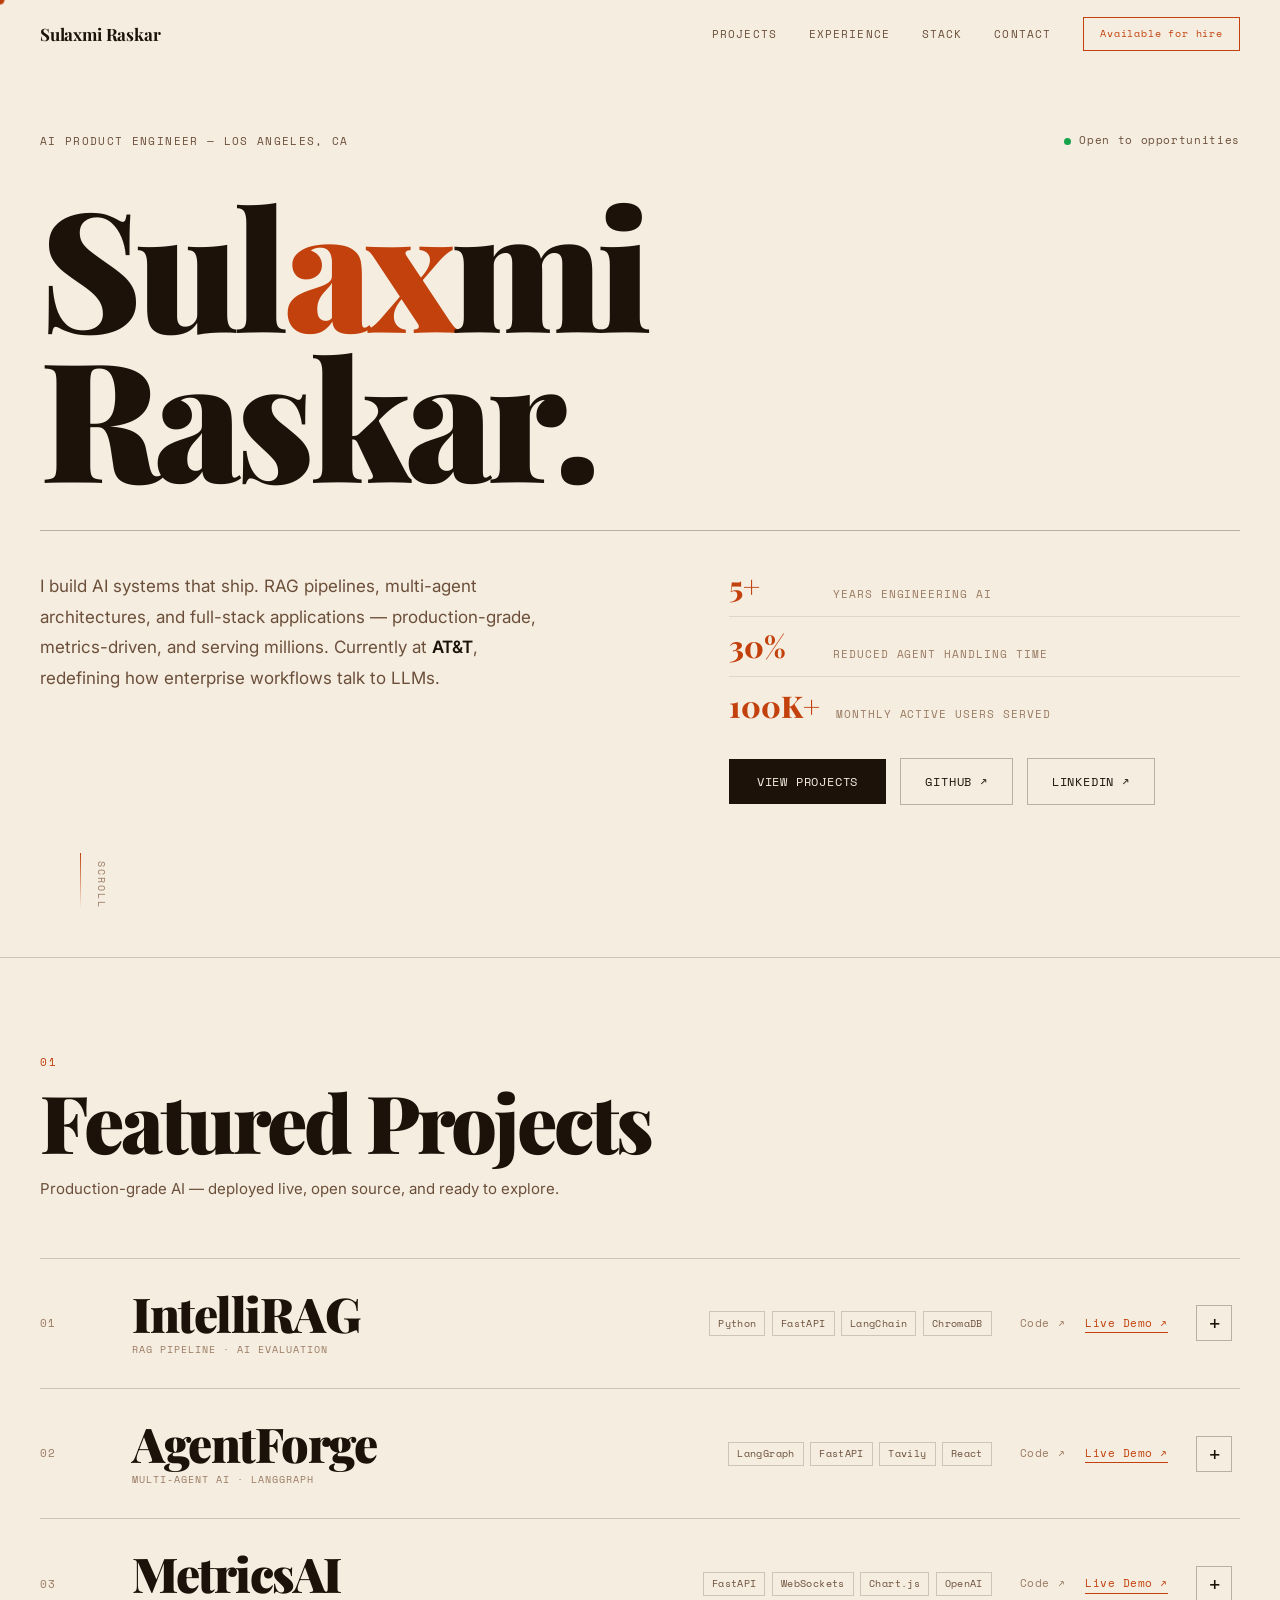
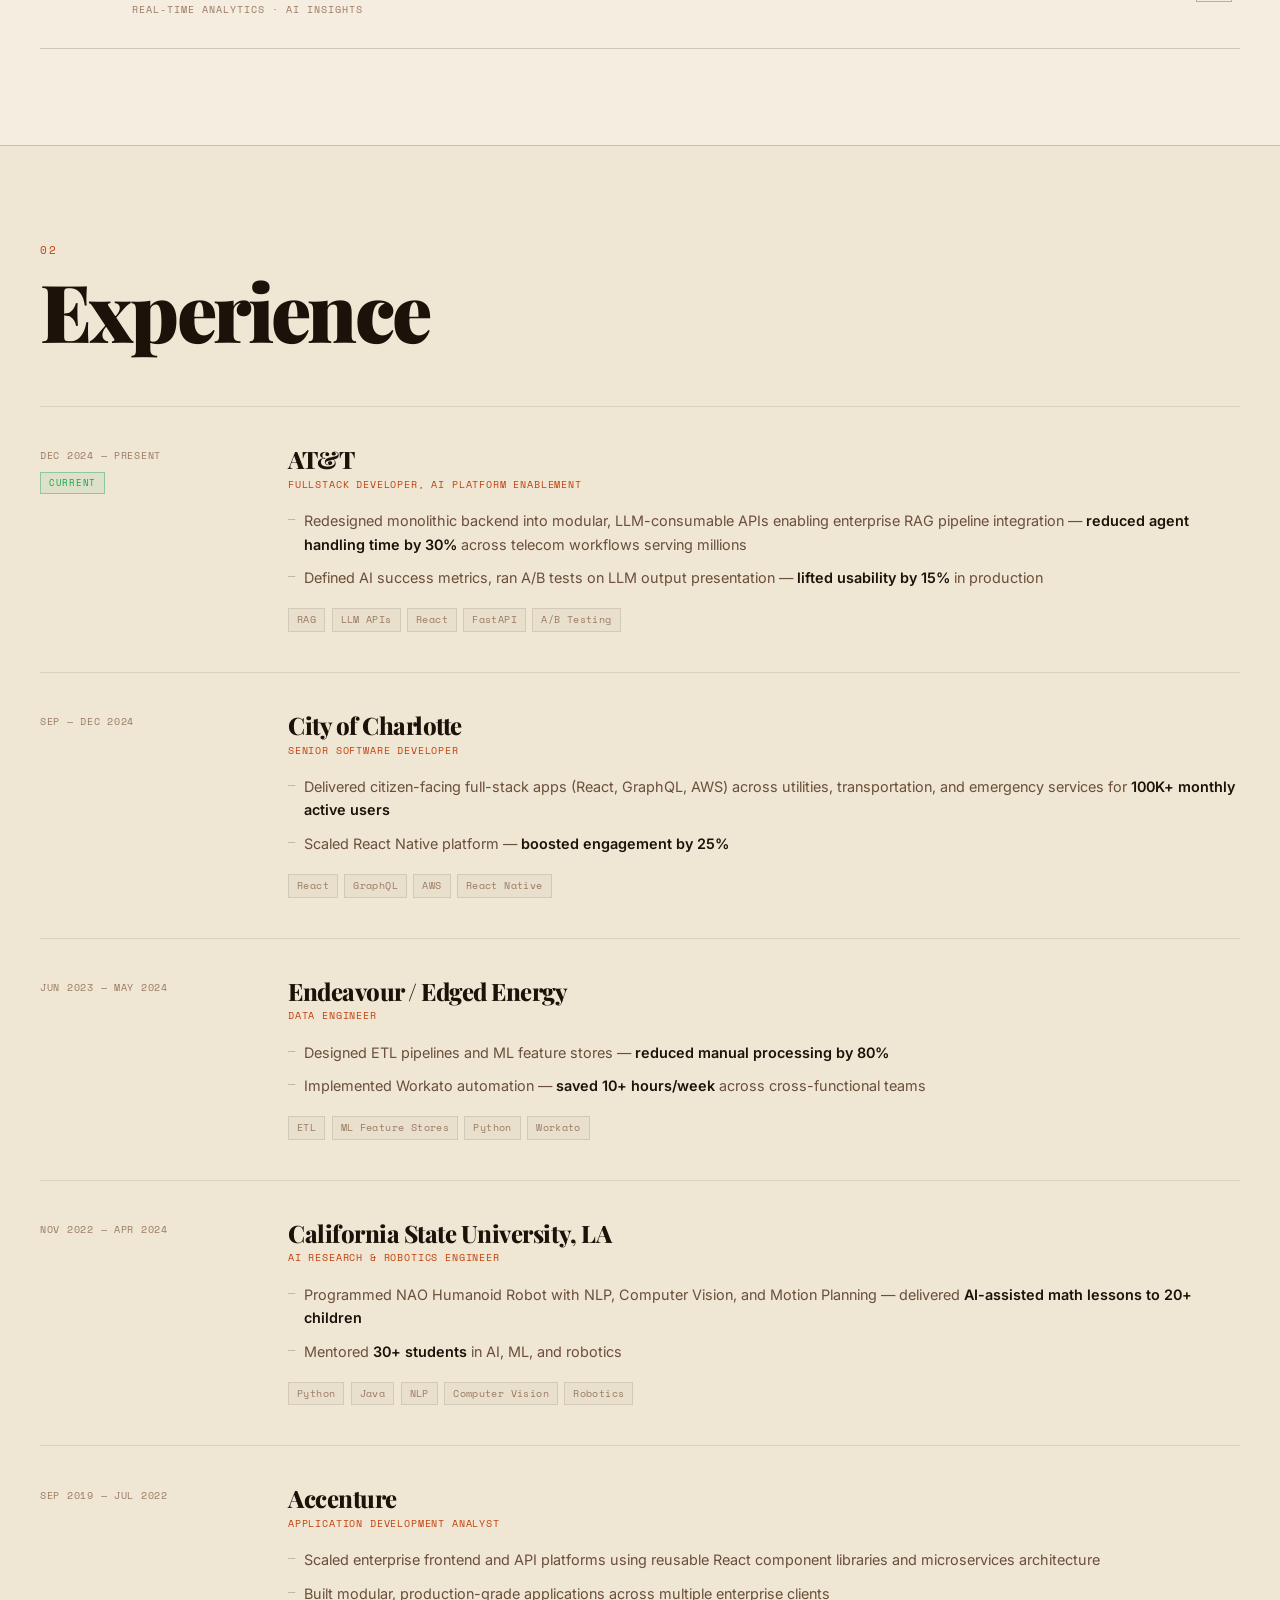
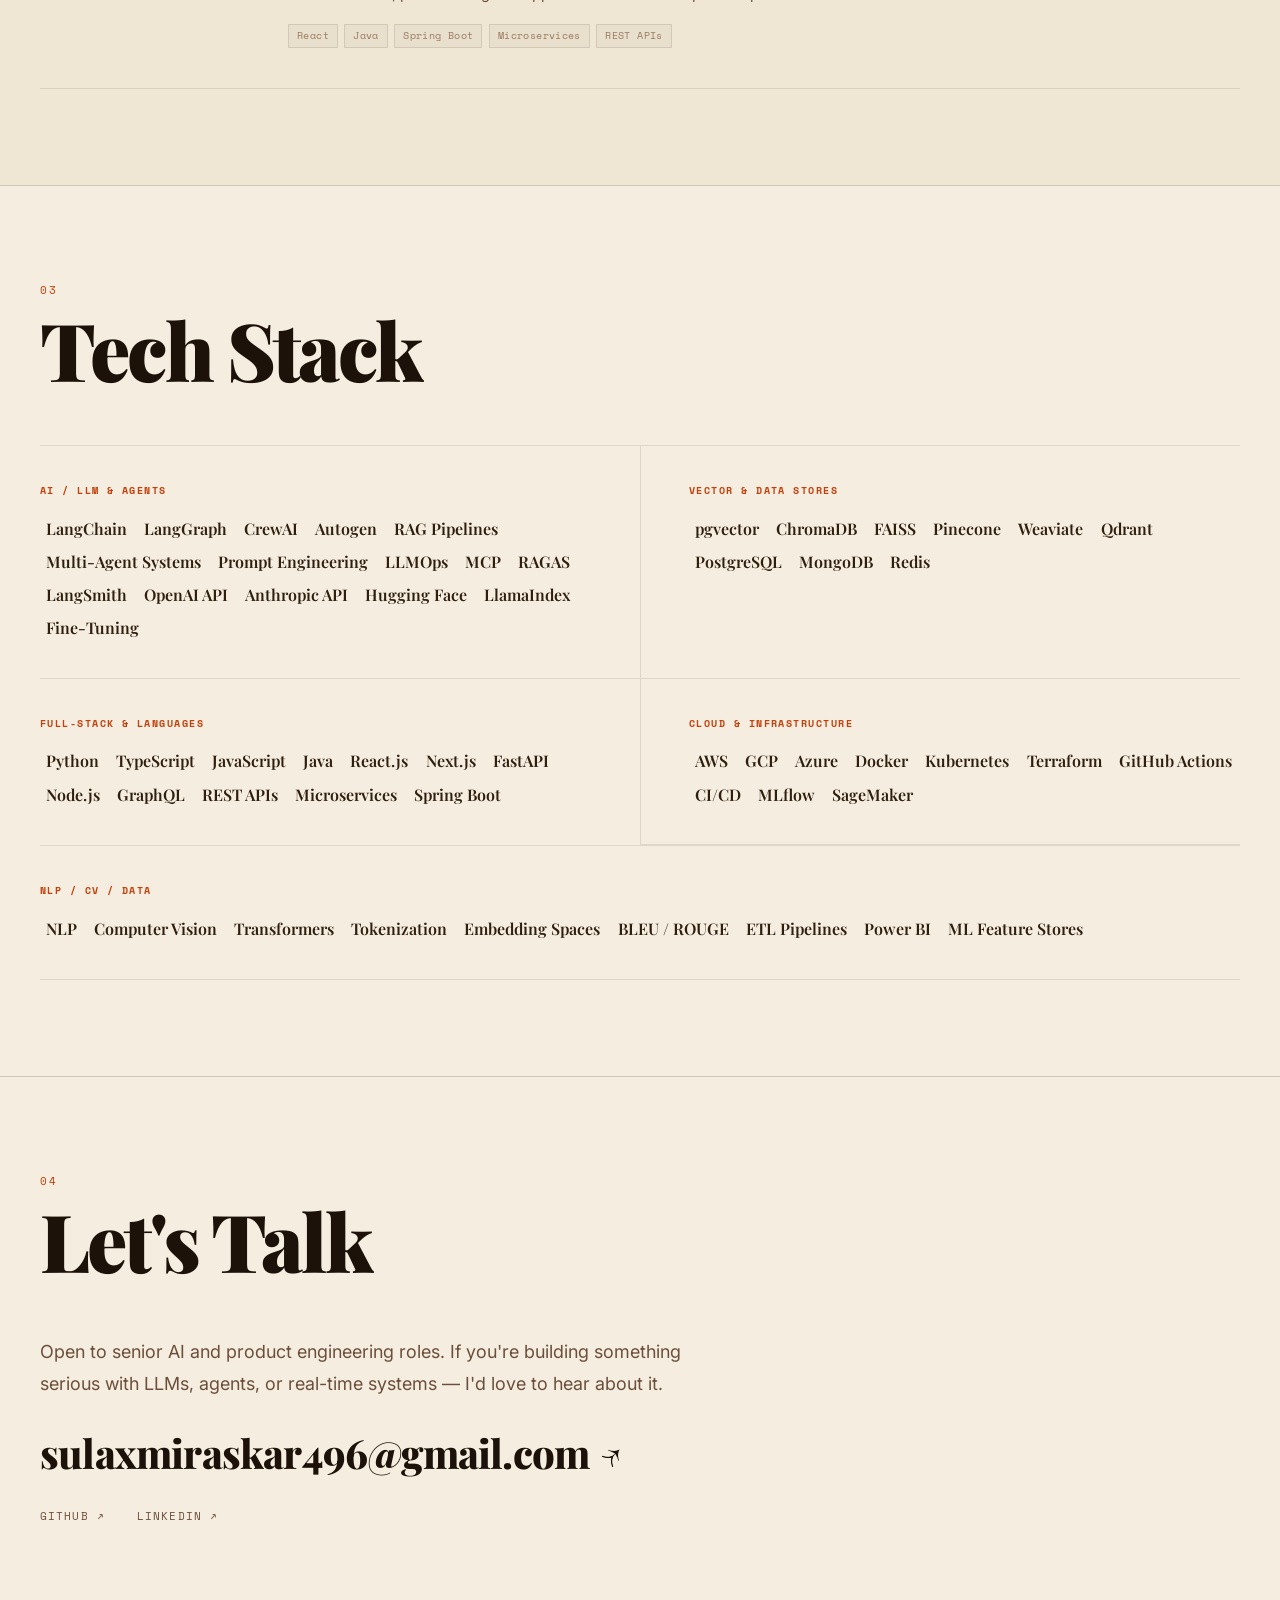
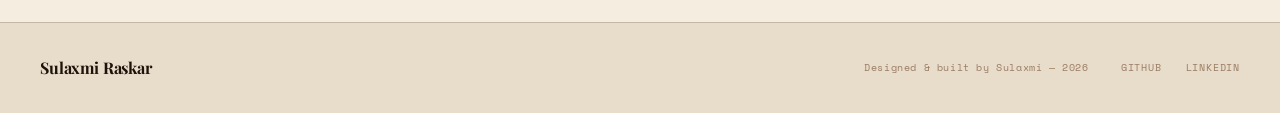
==== commit 41d8cdcc: "Highlight 'ax' in name with rust accent color Split-color name treatment: Sul[ax]mi with 'ax' in rus" ====
--- a/index.html
+++ b/index.html
@@ -56,8 +56,8 @@
             </div>
 
             <h1 class="hero-name">
-                <span class="hero-name-line">Sulaxmi</span>
-                <span class="hero-name-line italic">Raskar.</span>
+                <span class="hero-name-line">Sul<span class="name-ax">ax</span>mi</span>
+                <span class="hero-name-line">Raskar.</span>
             </h1>
 
             <div class="hero-divider"></div>
--- a/styles.css
+++ b/styles.css
@@ -287,8 +287,7 @@
 
 .hero-name-line { display: block; }
 
-.hero-name-line.italic {
-    font-style: italic;
+.name-ax {
     color: var(--rust);
 }
 
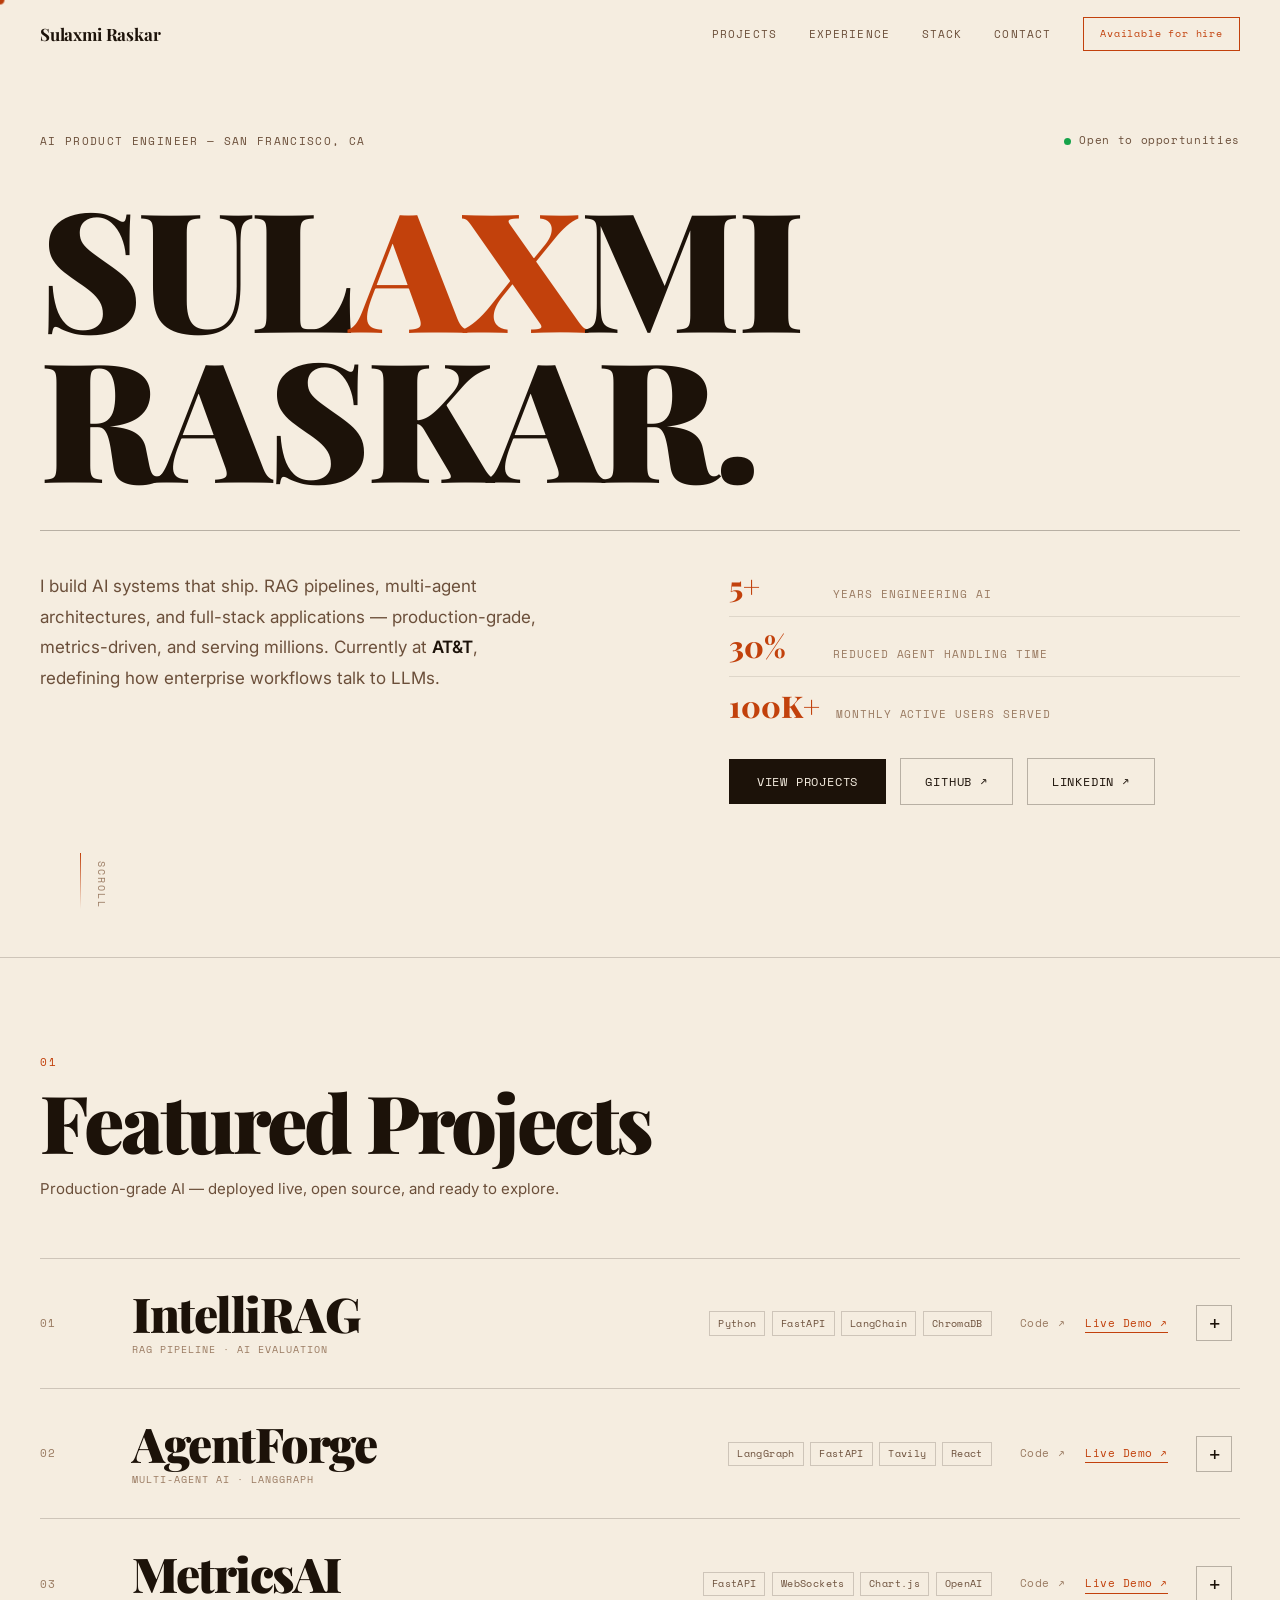
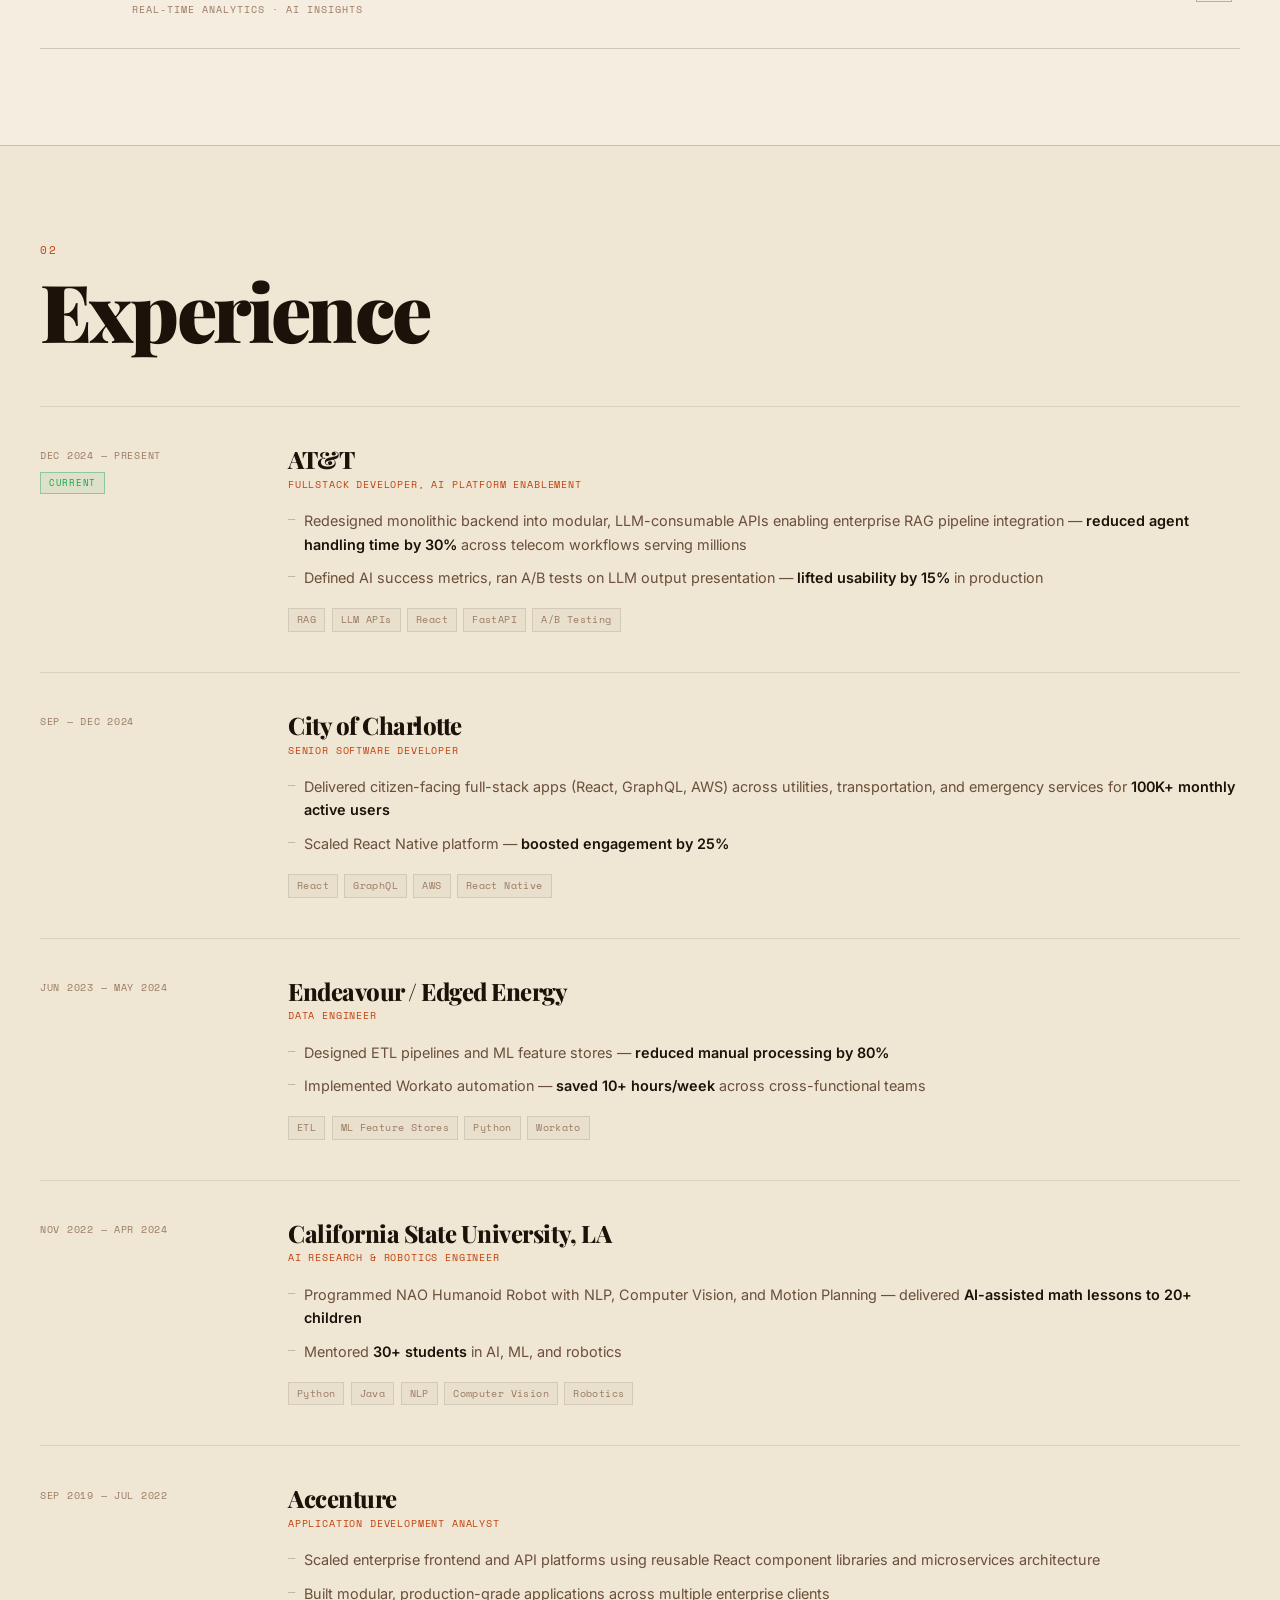
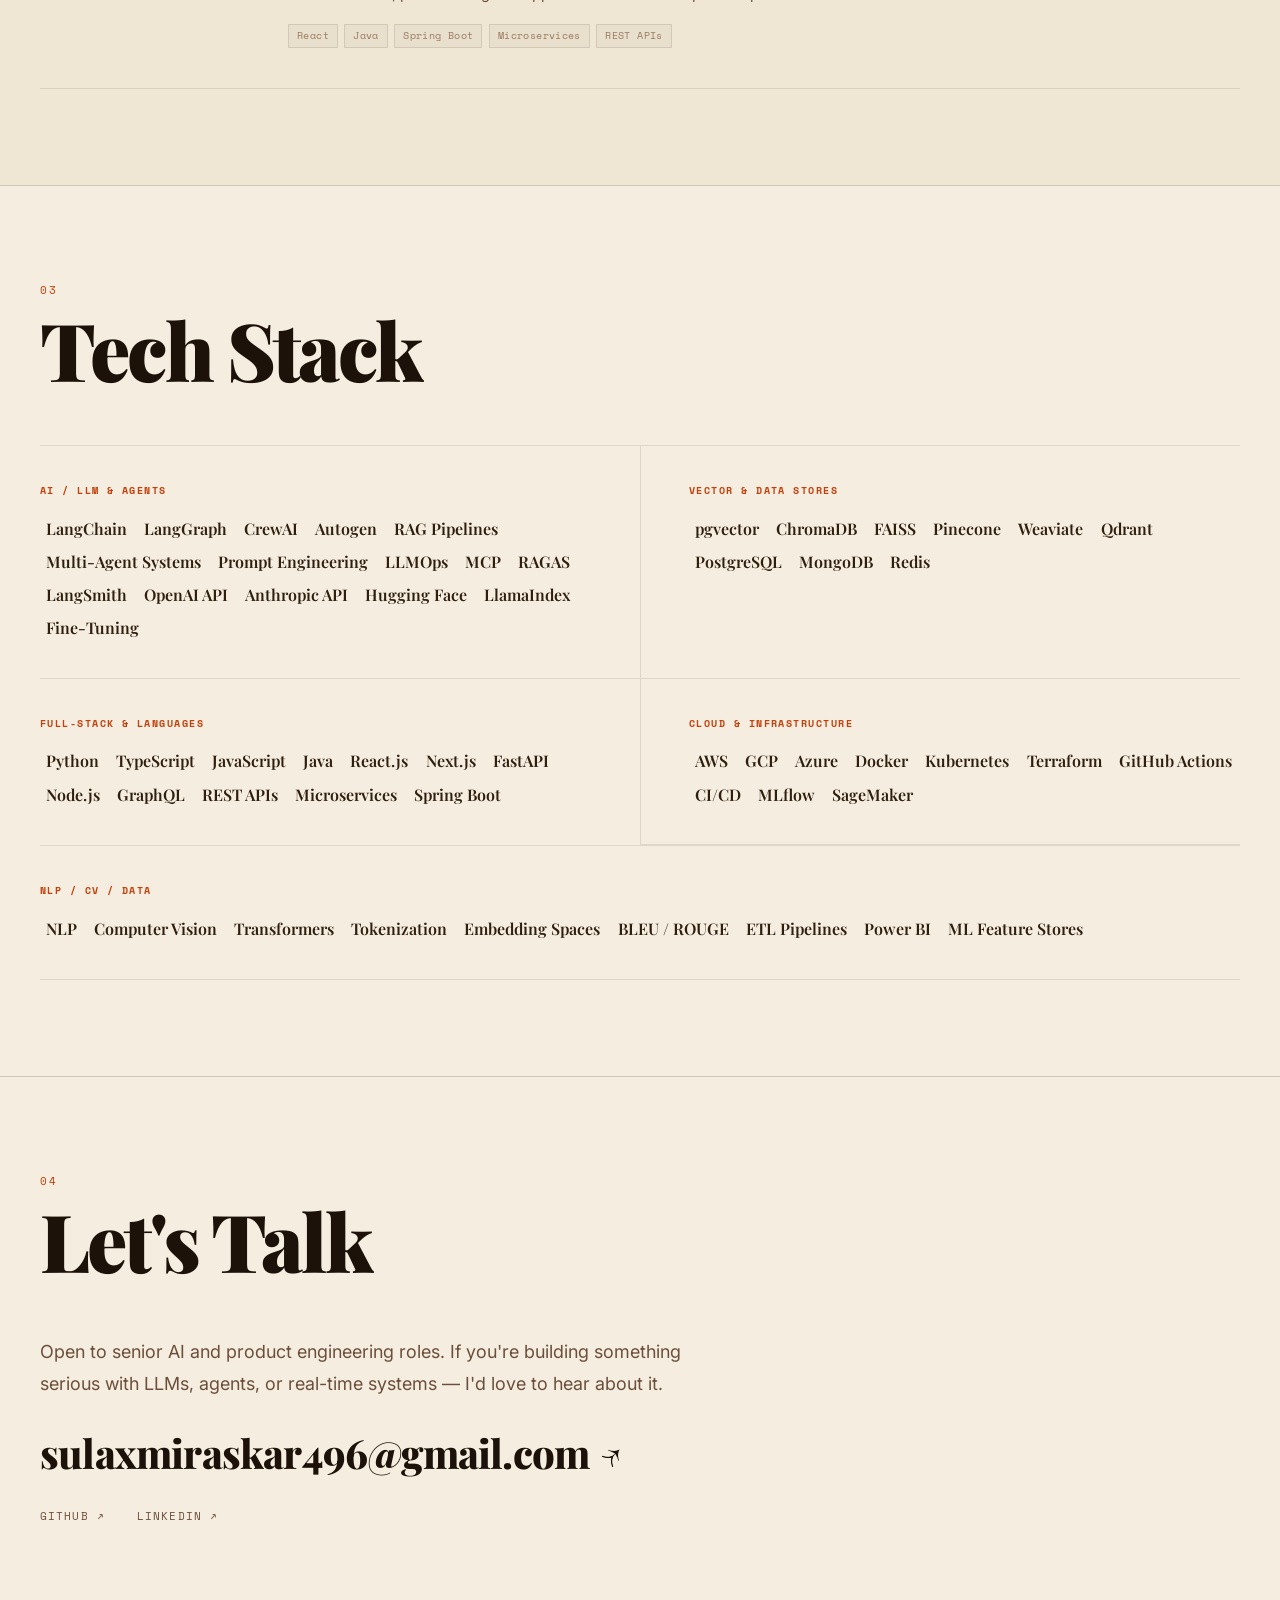
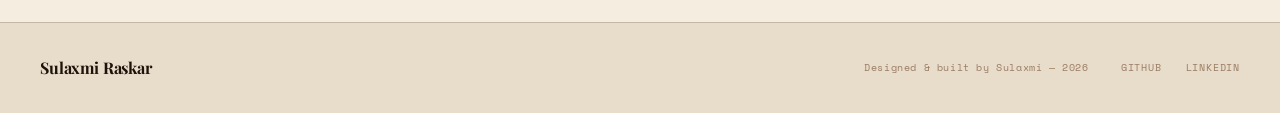
==== commit acae3161: "Fix location: Los Angeles → San Francisco Author: Sulaxmi Raskar" ====
--- a/index.html
+++ b/index.html
@@ -51,7 +51,7 @@
     <section class="hero" id="hero">
         <div class="hero-inner">
             <div class="hero-top">
-                <span class="hero-meta">AI Product Engineer &mdash; Los Angeles, CA</span>
+                <span class="hero-meta">AI Product Engineer &mdash; San Francisco, CA</span>
                 <span class="hero-status"><span class="status-dot"></span>Open to opportunities</span>
             </div>
 
--- a/styles.css
+++ b/styles.css
@@ -280,9 +280,10 @@
     font-size: clamp(5rem, 13vw, 10.5rem);
     font-weight: 900;
     line-height: 0.9;
-    letter-spacing: -0.035em;
+    letter-spacing: -0.02em;
     color: var(--ink);
     margin-bottom: 2.5rem;
+    text-transform: uppercase;
 }
 
 .hero-name-line { display: block; }
